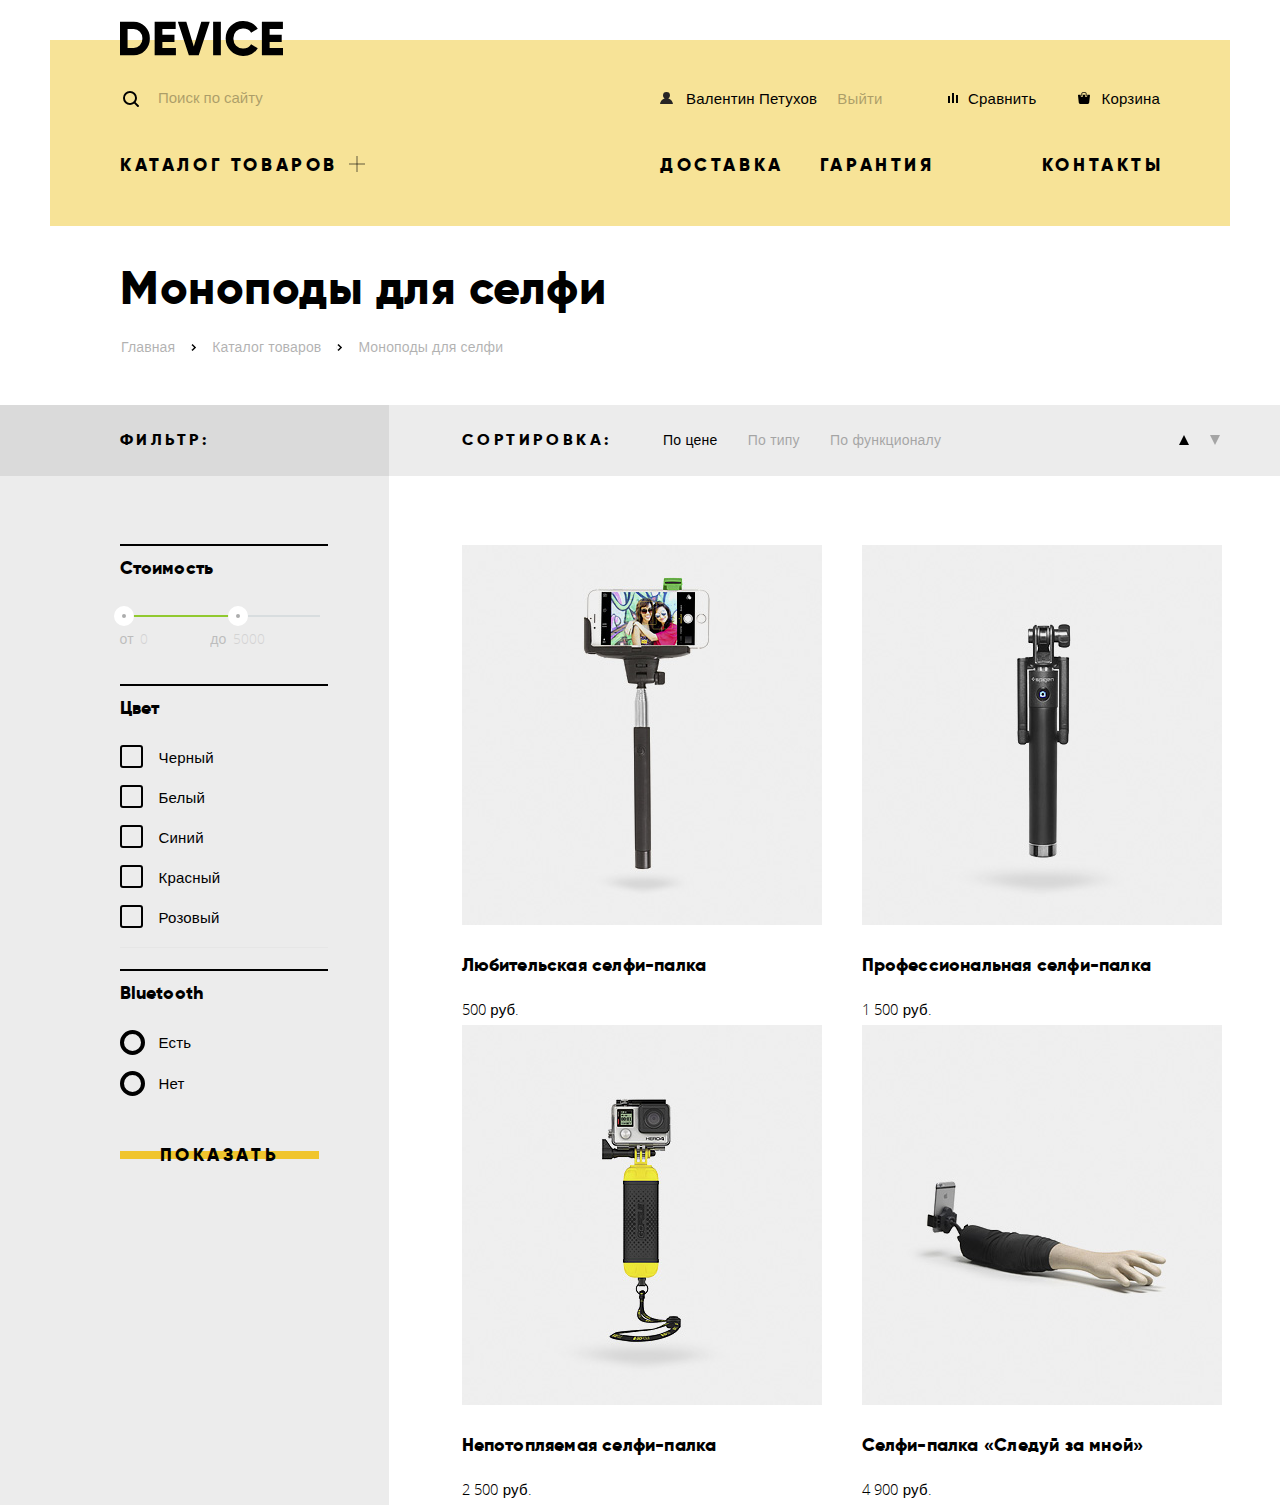
==== catalog.html @ f779791e "catalog" ====
<!DOCTYPE html>
<html lang="ru">
    <head>
        <meta charset="utf-8">
        <title>HTML Academy: Девайс</title>
        <link href="css/normalize.css" rel="stylesheet">
        <link href="css/style.css" rel="stylesheet">
    </head>
    <body class="catalog-page">
        <header class="main-header container">
            <a href="index.html" class="logo">
                <img src="img/device.svg" width="163" height="35" alt="DEVICE">
            </a>
            <div class="header-actions">
                <div class="column">
                    <form action="" class="search">
                        <input type="search" placeholder="Поиск по сайту">
                        <button type="submit">Найти</button>
                    </form>
                </div>
                <div class="column profile-actions">
                    <a href="" class="enter icon">Валентин Петухов</a>
                    <a href="" class="out">Выйти</a>
                    <a href="" class="compare icon">Сравнить</a>
                    <a href="" class="cart icon">Корзина</a>
                </div>
            </div>
            <nav class="main-nav">
                <ul class="column">
                    <li class="menu-toggle">
                        <a href="#" class="text-desc-upper">Каталог товаров</a>
                        <ul class="expanded-menu">
                            <li>
                                <ul>
                                    <li><a href="">Виртуальная реальность</a></li>
                                    <li><a href="">Моноподы для селфи</a></li>
                                    <li><a href="">Экшн-камеры</a></li>
                                </ul>
                            </li>
                            <li>
                                <ul>
                                    <li><a href="">Фитнес-браслеты</a></li>
                                    <li><a href="">Умные часы</a></li>
                                </ul>
                            </li>
                            <li>
                                <ul>
                                    <li><a href="">Квадрокоптеры</a></li>
                                </ul>
                            </li>
                        </ul>
                    </li>
                </ul>
                <ul class="site-nav column">
                    <li><a href="" class="text-desc-upper">Доставка</a></li>
                    <li><a href="" class="text-desc-upper">Гарантия</a></li>
                    <li><a href="" class="text-desc-upper">Контакты</a></li>
                </ul>
            </nav>
        </header>
        <main class="catalog-main">
            <div class="container">
                <h1 class="title">Моноподы для селфи</h1>
                <ul class="breadcrumbs">
                    <li class="icon"><a href="index.html">Главная</a></li>
                    <li class="icon"><a href="">Каталог товаров</a></li>
                    <li class="icon"><a href="">Моноподы для селфи</a></li>
                </ul>
            </div>
            <div class="filter-catal-wrapper">
                <div class="filter-wrapper">
                    <section class="filter">
                        <h2  class="text-desc-upper">Фильтр:</h2>
                        <form>
                            <h3 class="text-desc">Стоимость</h3>
                            <div class="range-wrapper">
                                <div class="range-line"></div>
                                <div class="range-output">
                                    <span>от</span>
                                    <input type="number" placeholder="0">
                                    <span>до</span>
                                    <input type="number" placeholder="5000">
                                </div>
                            </div>
                            <div class="checkbox-wrapper">
                                <h3 class="text-desc">Цвет</h3>
                                <label class="color-checkbox">
                                    <input type="checkbox" name="black" class="visually-hidden">
                                    <span class="checkbox-indicator"></span>
                                    Черный
                                </label>
                                <label class="color-checkbox">
                                    <input type="checkbox" name="white" class="visually-hidden">
                                    <span class="checkbox-indicator"></span>
                                    Белый
                                </label>
                                <label class="color-checkbox">
                                    <input type="checkbox" name="blue" class="visually-hidden">
                                    <span class="checkbox-indicator"></span>
                                    Синий
                                </label>
                                <label class="color-checkbox">
                                    <input type="checkbox" name="red" class="visually-hidden">
                                    <span class="checkbox-indicator"></span>
                                    Красный
                                </label>
                                <label class="color-checkbox">
                                    <input type="checkbox" name="rose" class="visually-hidden">
                                    <span class="checkbox-indicator"></span>
                                    Розовый
                                </label>
                            </div>
                            <div class="radio-wrapper">
                                <h3 class="text-desc">Bluetooth</h3>
                                <label class="bluetooth-radio">
                                    <input type="radio" name="bluetooth" value="yes" class="visually-hidden">
                                    <span class="radio-indicator"></span>
                                    Есть
                                </label>
                                <label class="bluetooth-radio">
                                    <input type="radio" name="bluetooth" value="no" class="visually-hidden">
                                    <span class="radio-indicator"></span>
                                    Нет
                                </label>
                            </div>
                            <button type="submit" name="show" class="btn">Показать</button>
                        </form>
                    </section>
                </div>
                <div class="catal-wrapper">
                    <section class="catalog">
                        <h2 class="visually-hidden">Каталог</h2>
                        <div class="sorting">
                            <span class="text-desc-upper">Сортировка:</span>
                            <div class="sorting-selection">
                                <a href="" class="active">По цене</a>
                                <a href="">По типу</a>
                                <a href="">По функционалу</a>
                            </div>
                            <div class="sorting-direction">
                                <a href="" class="direction direction-top active"></a>
                                <a href="" class="direction direction-bottom"></a>
                            </div>
                        </div>

                        <ul class="item-list">
                            <li class="item" tabindex="0">
                                <div class="actions">
                                    <a href="#" class="to-cart">В корзину</a>
                                    <a href="#" class="to-compare">Добавить к сравнению</a>
                                </div>
                                <div>
                                    <img src="img/item/item-1-jpg.jpg" width="360" height="380" alt="Любительская селфи-палка">
                                </div>
                                <div class="item-desc">
                                    <h3 class="text-desc">Любительская селфи-палка</h3>
                                    <span class="price">500 руб.</span>
                                </div>
                            </li>
                            <li class="item" tabindex="0">
                                <div class="actions">
                                    <a href="#" class="to-cart text-desc-upper">В корзину</a>
                                    <a href="#" class="to-compare">Добавить к сравнению</a>
                                </div>
                                <div>
                                    <img src="img/item/item-2-jpg.jpg" width="360" height="380" alt="Профессиональная селфи-палка">
                                </div>
                                <div class="item-desc">
                                    <h3 class="text-desc">Профессиональная селфи-палка</h3>
                                    <span class="price">1 500 руб.</span>
                                </div>
                            </li>
                            <li class="item" tabindex="0">
                                <div class="actions">
                                    <a href="#" class="to-cart">В корзину</a>
                                    <a href="#" class="to-compare">Добавить к сравнению</a>
                                </div>
                                <div>
                                    <img src="img/item/item-3-jpg.jpg" width="360" height="380" alt="Непотопляемая селфи-палка">
                                </div>
                                <div class="item-desc">
                                    <h3 class="text-desc">Непотопляемая селфи-палка</h3>
                                    <span class="price">2 500 руб.</span>
                                </div>
                            </li>
                            <li class="item" tabindex="0">
                                <div class="actions">
                                    <a href="#" class="to-cart">В корзину</a>
                                    <a href="#" class="to-compare">Добавить к сравнению</a>
                                </div>
                                <div>
                                    <img src="img/item/item-4-jpg.jpg" width="360" height="380" alt="Селфи-палка «Следуй за мной»">
                                </div>
                                <div class="item-desc">
                                    <h3 class="text-desc">Селфи-палка «Следуй за мной»</h3>
                                    <span class="price">4 900 руб.</span>
                                </mdiv>
                            </li>
                        </ul>
                    </section>
                </div>
            </div>
        </main>
    </body>
</html>
---- css/style.css ----
@font-face {
    font-family: 'Open Sans Light';
    font-style: normal;
    font-weight: normal;
    src: local('OpenSans-Light'),
        url('../fonts/opensans-light.woff2') format('woff2'),
        url('../fonts/opensans-light.woff') format('woff');
}

@font-face {
    font-family: 'Gilroy ExtraBold';
    font-style: normal;
    font-weight: normal;
    src: local('Gilroy-ExtraBold'),
        url('../fonts/gilroyextrabold-webfont.woff2') format('woff2'),
        url('../fonts/gilroyextrabold-webfont.woff') format('woff');
}

@font-face {
    font-family: 'Gilroy Light';
    font-style: normal;
    font-weight: normal;
    src: local('Gilroy-ExtraBold'),
        url('../fonts/gilroylight-webfont.woff2') format('woff2'),
        url('../fonts/gilroylight-webfont.woff') format('woff');
}

html {
    box-sizing: border-box;
}

*, *::before, *::after {
    box-sizing: inherit;
}

body {
    min-width: 1180px;
    margin: 0;
    padding: 0;

    font-family: "Open Sans Light", Arial, sans-serif;
    font-size: 15px;
    line-height: 30px;
    letter-spacing: 0.2px;
    color: #000000;

    background-color: #ffffff;
}

img {
    max-width: 100%;
    height: auto;
}

.visually-hidden:not(:focus):not(:active),
input[type="checkbox"].visually-hidden,
input[type="radio"].visually-hidden {
  position: absolute;

  width: 1px;
  height: 1px;
  margin: -1px;
  border: 0;
  padding: 0;

  white-space: nowrap;

  clip-path: inset(100%);
  clip: rect(0 0 0 0);
  overflow: hidden;
}

.container {
    width: 1180px;
    margin: 0 auto;
    padding: 0 10px;
}


.text-desc {
    font-family: "Gilroy ExtraBold", Arial, sans-serif;
    font-size: 18px;
    line-height: 24px;
}


.text-desc-upper,
.btn {
    font-family: "Gilroy ExtraBold", Arial, sans-serif;
    font-size: 18px;
    letter-spacing: 3.6px;
    line-height: 24px;
    color: inherit;

    text-decoration: none;
    text-transform: uppercase;
}

.btn {
    display: inline-block;
    padding: 0 44px;

    text-align: center;
    line-height: 40px;
    background-color: transparent;
    background-image: linear-gradient(transparent 16px, #f0c52e 16px, #f0c52e 24px, transparent 24px);

    border: none;
}

.btn:hover,
.btn:focus {
    background-color: #f0c52e;
    outline: none;
}

.btn:active {
    color: rgba(0, 0, 0, 0.3);
}

.title {
    position: relative;
    margin: 83px 19px 19px 0px;
    font-family: "Gilroy ExtraBold", Arial, sans-serif;
    font-size: 47px;
    line-height: 56px;
    letter-spacing: 0.5px;
}

.title::before {
    content: "";

    position: absolute;
    top: -44px;
    left: 0px;
    width: 100px;
    height: 7px;
    background-color: #ffffff;
}

.icon {
    position: relative;
}

.icon::before {
    content: "";
    position: absolute;
    top: 0;
    bottom: 0;
    display: inline-block;
    width: 13px;
    height: 13px;
    margin: auto 0;
    background-position: center;
    background-repeat: no-repeat;
}

.column {
    width: 50%;
}

.column-right {
    width: 50%;
    padding-left: 20px;
}

.main-header {
    position: relative;
    min-height: 186px;
    padding: 21px 70px 48px 70px;
    background-image: linear-gradient(#ffffff 40px, #F7E397 40px);
}

.main-header ul {
    margin: 0;
    padding: 0;
    list-style: none;
}

.main-header a {
    color: #000000;
    text-decoration: none;
}

.main-header a[href]:hover{
    opacity: 0.6;
}

.main-header a[href]:focus {
    opacity: 0.6;
    outline: none;
    text-decoration: underline;
}

.main-header a:active {
    opacity: 0.3;
}

.main-header .logo {
    display: inline-block;
    margin-bottom: 6px;
}

.header-actions {
    display: flex;
}

.search {
    position: relative;
    display: flex;
    margin-right: 140px;
}

.search input {
    flex-grow: 1;
    padding-left: 38px;

    line-height: 49px;

    background-color: transparent;
    background-image: url("../img/icons/search.svg");
    background-repeat: no-repeat;
    background-position: 3px 19px;
    border: none;
}

.search input:focus {
    outline: none;
}

.search input::placeholder {
    color: #000000;
    opacity: 0.3;
}

.search input:hover::placeholder,
.search input:focus::placeholder {
    color: #000000;
    opacity: 0.6;
}

.search button {
    display: none;
    line-height: 45px;
    padding: 0 21px;
    background-color: transparent;
    border: 2px solid #000000;
}

.search button:hover,
.search button:focus {
    color: #ffffff;

    background-color: #000000;
    outline: none;
}

.search button:active {
    color: rgba(255, 255, 255, 0.3);
}

.search:focus-within button {
    display: inline-block;
}

.search:focus-within input {
    border-bottom: 2px solid #000000;
}

.profile-actions {
    display: flex;
    padding: 12px 0 12px 20px;
}

.profile-actions a {
    color: #000000;
    margin-left: 39px;
    padding-left: 26px;
}

.profile-actions .out {
    opacity: 0.3;
    margin-right: auto;
    margin-left: 0px;
    padding-left: 0px;
}

.profile-actions .enter {
    margin-right: auto;
    margin-left: 0;
}

.catalog-page .enter {
    margin-right: 20px;
    white-space: nowrap;
    margin-left: 0;
}

.profile-actions .enter::before {
    top: -3px;
    left: 0px;
    background-image: url("../img/icons/user.svg")
}

.profile-actions .compare::before {
    top: -2px;
    left: 4px;
    background-image: url("../img/icons/compare.svg")
}

.profile-actions .cart::before {
    top: -3px;
    left: 2px;
    background-image: url("../img/icons/cart.svg")
}

.main-header .main-nav {
    display: flex;
    padding-top: 27px;

    line-height: 24px;
}

.main-nav .expanded-menu {
    position: absolute;
    z-index: 1;
    left: 0;
    display: none;
    width: 100%;

    padding: 26px 61px 39px 60px;

    background-color: #F7E397;
}

.menu-toggle {
    display: inline-block;
}

.menu-toggle:hover .expanded-menu,
.menu-toggle:focus-within .expanded-menu {
    display: flex;
}

.menu-toggle > a {
    position: relative;
    padding-right: 30px;
}

.menu-toggle > a::before,
.menu-toggle > a::after {
    content: "";
    position: absolute;
    top: 8px;
    right: 3px;
    width: 16px;
    height: 2px;
    background-color: #000000;
    opacity: 0.3;
}

.menu-toggle > a::after {
    transform: rotate(90deg);
}

.expanded-menu > li {
    margin-right: 60px;
}

.expanded-menu li {
    padding-bottom: 6px;
}

.main-header .site-nav {
    display: flex;
    padding-left: 20px;
}

.site-nav li {
    margin-right: 36px;
}

.site-nav li:last-child {
    margin-right: -3.6px;
    margin-left: auto;
}


.main-slider {
    position: relative;
    margin-bottom: 83px;

    background-image: linear-gradient(#F7E397 113px, #ffffff 113px);
}

.main-slider ul {
    margin: 0;
    padding: 0;

    list-style: none;
}

.img-container {
    display: flex;
    padding-right: 15px;
    padding-bottom: 20px;
}

.img-container img {
    margin: auto auto;
}

.main-slider .slide {
    display: none;
}

input[name="main-slider"]:checked ~ .slide {
    display: flex;
}

.main-slider label {
    position: absolute;
    top: 329px;
    right: 93px;
    display: block;
    width: 13px;
    height: 13px;
    border: 1px solid #000000;
    border-radius: 50%;
}

.main-slider label[for="selfie-stick"] {
    right: 159px;
}

.main-slider label[for="fitness-bracelet"] {
    right: 126px;
}

.main-slider input[type="radio"]:checked + label::before {
    content: "";
    position: absolute;
    top: 3px;
    right: 3px;
    display: block;
    width: 5px;
    height: 5px;
    border: 1px solid #000000;
    border-radius: 50%;
}

.slide::before {
    position: absolute;
    top: -10px;
    right: 74px;
    width: 166px;
    height: 131px;

    font-family: "Gilroy ExtraBold", Arial, sans-serif;
    font-size: 179px;
    line-height: 179px;
    color: white;
}

.slide-1::before {
    content: "01";
}

.slide-2::before {
    content: "02";
}

.slide-3::before {
    content: "03";
}

.slide .btn {
    margin: 27px 0;
}

.slide table {
    margin: 20px 0px;
}

.slide th {
    padding: 3px 0px;
    font-size: 13px;
    font-weight: normal;
}

.slide td {
    padding: 8px 74px 8px 0px;
    font-family:  "Gilroy Light", Arial, sans-serif;
    font-size: 36px;
    letter-spacing: 0.4px;
}

.categories-container {
    margin-bottom: 60px;
}

.categories {
    display: flex;
    justify-content: space-between;
    margin: 0;
    padding: 0;
    list-style: none;
}

.categories a {
    text-decoration: none;
    color: #000000;
}

.categories li {
    width: 160px;
}

.categories .category {
    display: flex;
    width: 100%;
    height: 160px;
    margin-bottom: 33px;

    background-color: #F7E296;
}

.categories a:hover .category,
.categories a:focus .category {
    background-color: #F0C62A;
}

.categories a:focus {
    outline: none;
}

.categories a:active img,
.categories a:active b {
    opacity: 0.3;
}

.category img {
    margin: auto;
}

.categories b {
    display: block;
}


.services {
    min-height: 409px;
    margin-bottom: 94px;
    background-image: linear-gradient(#ffffff 121px, #e5e5e5 121px);
}

.services .container {
    padding-top: 100px;
}

.services-slider {
    position: relative;
    margin: 0;
    padding: 0;
    list-style: none;
}

.services-slider::after {
    content: "";
    position: absolute;
    top: -79px;
    left: 277px;
    width: 7px;
    height: 319px;
    background-color: #000000;
}

.services-slider li {
    width: 278px;
    margin-bottom: 25px;
}

.services-slider .btn {
    width: 160px;
    padding: 0;
}

.services-slide {
    position: absolute;
    top: -92px;
    right: 0;
    left: 401px;
    display: none;
    min-height: 280px;
}

.services-slide::after {
    content: "";
    position: absolute;
    top: 98px;
    right: 30px;
    width: 171px;
    height: 194px;
    background-repeat: no-repeat;
}

.slide-delivery::after {
    background-image: url("../img/services/delivery.svg")
}

.slide-warranty::after {
    background-image: url("../img/services/warranty.svg")
}

.slide-credit::after {
    background-image: url("../img/services/credit.svg")
}

.services-slide p {
    width: 436px;
    margin: 27px 0px;
}

input[name="services"]:checked + label {
    display: block;
    width: 100%;
    text-align: left;
    color: #f7e184;

    background-image: none;
    background-color: #000000;
}

input[name="services"]:checked + label .btn {
    background-image: none;
    background-color: #000000;
}

input[name="services"]:checked ~ .services-slide {
    display: block;
}

.brands {
    margin-bottom: 49px;
}

.brands-list {
    display: flex;
    justify-content: space-between;
    margin: 0;
    padding: 0;

    list-style: none;
}

.brand-color {
    display: none;
}

.brands-item a:hover .brand-grey,
.brands-item a:focus .brand-grey {
    display: none;
}

.brands-item a:hover .brand-color,
.brands-item a:focus .brand-color {
    display: inline;
}

.info {
    display: flex;
}

.info .title {
    margin-bottom: 40px;
}

.info .title::before {
    width: 80px;

    background-color: #000000;
}

.info p {
    margin: 29px 0;

    color: #464646;
}

.about-us p {
    width: 475px;
}

.info-list {
    margin: 71px 0 49px;
    padding-left: 36px;

    font-family: "Gilroy ExtraBold", Arial, sans-serif;
    font-size: 16px;

    list-style: none;
}

.info-list li {
    padding-bottom: 10px;
}

.info-list li::before {
    top: -10px;
    left: -34px;
    width: 8px;
    height: 8px;

    border: 2px solid #e6e6e6;
    border-radius: 50%;
}

.about-us .btn {
    padding: 0 20px 0 23px;
}

.info .map {
    display: block;
    margin: 37px 0 70px;
}

.contacts .btn {
    padding: 0 38px 0 41px;
}

.main-footer {
    margin-top: 81px;
    padding: 65px 0;

    color: #ffffff;
    background-color: #464646;
}

.main-footer a {
    color: inherit;
    text-decoration: none;
}

.main-footer a:focus {
    outline: none;
    text-decoration: underline;
}

.footer-top {
    display: flex;
    justify-content: space-between;
    margin-bottom: 20px;
}

.footer-actions {
    padding: 0;
}

.footer-actions span {
    opacity: 0.7;
}

.footer-actions a:hover span{
    opacity: 1;
}

.footer-actions a:hover::before {
    opacity: 0.6;
}

.footer-actions a:active span,
.footer-actions a:active::before {
    opacity: 0.3;
}

.footer-actions .enter::before {
    top: -20px;
    left: 0px;

    background-image: url("../img/icons/user-yellow.svg")
}

.footer-actions .compare::before {
    top: -19px;
    left: 4px;

    background-image: url("../img/icons/compare-yellow.svg")
}

.footer-actions .cart::before {
    top: -20px;
    left: 2px;

    background-image: url("../img/icons/cart-yellow.svg")
}

.footer-middle{
    display: flex;
    justify-content: space-between;
}

.main-footer address {
    font-style: normal;
}

.footer-middle .site-nav {
    display: flex;

    margin: 0;
    margin-right: 42px;
    padding: 0;

    list-style: none;
}

.site-nav a {
    vertical-align: bottom;
}

.site-nav a:hover,
.site-nav a:focus {
    opacity: 0.6;
}

.site-nav a:active {
    opacity: 0.3;
}

.footer-bottom {
    display: flex;
    margin-top: 64px;
}

.footer-bottom::before {
    left: 10px;
    width: 80px;
    height: 7px;

    background-color: #ffc600;
}

.socials {
    display: flex;
    margin: 0 auto;
    padding: 0;

    list-style: none;
}

.socials li {
    margin-left: 22px;
}

.socials a {
    display: block;
    width: 32px;
    height: 32px;

    font-size: 0px;

    background-repeat: no-repeat;
    opacity: 0.3;
    border-radius: 50%;
}

.socials a:hover,
.socials a:focus {
    opacity: 0.6;
}

.socials a:focus {
    box-shadow: 0 0 3px 1px #ffc600;
}

.socials a:active {
    opacity: 0.1;
}

.socials .fb {
    background-image: url("../img/icons/fb.svg");
}

.socials .insta {
    background-image: url("../img/icons/inst.svg");
}

.socials .twitter {
    background-image: url("../img/icons/tw.svg");
}

.development {
    width: 27px;
    height: 35px;
    background-image: url("../img/icons/logo-htmlacademy.svg");
    background-repeat: no-repeat;
}

.development:hover,
.development:focus {
    opacity: 0.6;
}

.development:active {
    opacity: 0.3;
}


.catalog-main a {
    text-decoration: none;
}

.catalog-main .title {
    margin: 35px 60px 15px;
}

.catalog-main .title:before {
    display: none;
}

.breadcrumbs {
    display: flex;
    margin: 0 61px 43px;
    padding: 0;

    list-style: none;
}

.breadcrumbs li {
    margin-right: 37px;
}

.breadcrumbs li:not(:first-child)::before {
    top: 1px;
    left: -23px;
    width: 5px;
    height: 5px;
    border-radius: 100% 0 0 0;
    background-color: transparent;
    box-shadow: 1px 1px 0 1px #000000;
    transform: rotate(-45deg) scale(0.73);
}

.breadcrumbs a {
    font-size: 14px;
    line-height: 24px;
    color: #000000;
    letter-spacing: 0.14px;
    opacity: 0.3;
}

.filter-catal-wrapper {
    display: flex;
}

.filter-catal-wrapper .text-desc-upper {
    font-size: 16px;
    line-height: 71px;
}

.filter-wrapper {
    display: flex;
    justify-content: flex-end;
    flex-grow: 1;

    background-color: #ECECEC;
    background-image: linear-gradient(#DADADA 71px, #ECECEC 71px);
}

.filter {
    width: 330px;
    padding: 0px 61px;
}

.filter h2 {
    margin: 0;
    margin-bottom: 68px;
}

.filter h3 {
    margin: 0;
    margin-bottom: 16px;

    line-height: 45px;

    border-top: 2px solid black;
}

.filter .range-wrapper {
    margin: 16px 0;
    padding: 8px 0 14px;
}

.filter .range-line {
    position: relative;
    width: 200px;
    height: 2px;
    margin-bottom: 7px;
    background-image: linear-gradient(to right, #91c92f 110px, #D8DDDF 110px);
}

.range-line::before,
.range-line::after {
    content: "";
    position: absolute;
    top: 50%;
    left: -3%;
    transform: translateY(-50%);
    display: block;
    width: 20px;
    height: 20px;

    background-color: #ACADAD;
    border: 8px solid #ffffff;
    border-radius: 50%;
}

.range-line::after {
    left: 54%
}

.range-output input {
    width: 68px;
    background-color: transparent;
    border: none;
}

.range-output input,
.range-output span {
    font-size: 14px;
    line-height: 24px;
    opacity: 0.2;
}

.filter .checkbox-wrapper {
    margin-bottom: 21px;
    border-bottom: 1px solid #E6E6E6;
}

.color-checkbox{
    position: relative;

    display: block;
    margin-bottom: 19px;
    padding-left: 39px;

    line-height: 21px;
}

.color-checkbox input[type="checkbox"] + .checkbox-indicator {
    position: absolute;
    top: -2px;
    left: 0;

    width: 23px;
    height: 23px;

    border: 2px solid #000000;
    border-radius: 3px;
}

.color-checkbox input[type="checkbox"]:focus + .checkbox-indicator {
    outline: none;
    box-shadow: 0 0 3px 1px #ffc600;
}

.color-checkbox input[type="checkbox"]:checked + .checkbox-indicator::after {
  content: "";

  position: absolute;
  top: 8px;
  left: 1px;

  width: 11px;
  height: 4px;
  transform: rotate(45deg);

  background-color: #000000;
  border-radius: 1px;
}

.color-checkbox input[type="checkbox"]:checked + .checkbox-indicator::before {
        content: "";

        position: absolute;
        top: 5px;
        left: 5px;

        width: 20px;
        height: 4px;
        transform: rotate(-45deg);

        background-color: #000000;
        border-radius: 1px;
        outline: 2px solid #ECECEC;
  }

  .filter .radio-wrapper {
      margin-bottom: 41px;
  }

  .bluetooth-radio{
    position: relative;

    display: block;
    margin-bottom: 20px;
    padding-left: 39px;

    line-height: 21px;
}

.bluetooth-radio input[type="radio"] + .radio-indicator {
    position: absolute;
    top: -2px;
    left: 0;

    width: 25px;
    height: 25px;

    border: 4px solid #000000;
    border-radius: 50%;
}

.bluetooth-radio input[type="radio"]:checked + .radio-indicator::before {
    content: "";

    position: absolute;
    top: 4px;
    left: 4px;

    width: 9px;
    height: 9px;

    background-color: #000000;
    border-radius: 50%;
}

.bluetooth-radio input[type="radio"]:focus + .radio-indicator {
    outline: thin dotted;
    outline: 5px auto -webkit-focus-ring-color;
  }

  .filter .btn {
    padding: 0 40px;
  }

.catal-wrapper {
      display: flex;
      justify-content: flex-start;
      flex-grow: 1;

      background-image: linear-gradient(#ECECEC 71px, #ffffff 71px)
  }

.catalog {
      width: 833px;
      padding-left: 73px;
  }

.sorting {
    display: flex;

    margin-bottom: 69px;
}

.sorting-selection {
    margin-left: 25px;
}

.sorting a {
    margin-left: 26px;

    font-size: 14px;
    line-height: 71px;
    color: #000000;
    opacity: 0.3;
}

.sorting a:hover,
.sorting a:focus {
    opacity: 0.6;
}

.sorting a:active,
.sorting a.active {
    opacity: 1;
}

.sorting-direction {
    display: inline;
    margin-left: auto;
    padding-top: 21px;

    white-space: nowrap;
}

.sorting-direction .direction {
    position: relative;
    width: 12px;
    margin-left: 14px;
    display: inline-block;
    height: 11px;
}

.sorting-direction .direction::before{
    content: "";
    position: absolute;

    border: 5.5px solid #ffffff;
    border-top-color: #000000;
    border-top-width: 10px;
    border-bottom-width: 0px;
    border-right-color: transparent;
    border-left-color: transparent;
}

.sorting-direction .direction-top::before {

    transform: rotate(180deg);
}

.item-list {
    display: flex;
    justify-content: space-between;
    flex-wrap: wrap;

    margin: 0;
    padding: 0;

    list-style: none;
}

.item {
    position: relative;
    width: 360px;
    min-height: 420px;
}

.item .actions {
    display: none;
    position: absolute;
    top: 0;
    left: 0;
    z-index: 10;
    width: 100%;
    height: 150px;
    padding: 40px 0;
    font-family: "Cuprum", sans-serif;
    text-align: center;
    background-color: white;
}


.modal {
    display: none;
    position: fixed;
    top: 50%;
    left: 50%;
    z-index: 10;
    transform: translateX(-50%) translateY(-50%);
    width: 960px;
    padding: 92px 100px;

    background-color: #ffffff;
    box-shadow: 0px 10px 20px 0 #04060633;
}

.modal-close {
    position: absolute;
    top: 25px;
    right: 25px;

    width: 55px;
    height: 55px;
    padding: 0;

    font-size: 0;

    background-color: #F7E397;
    border: 0;
    border-radius: 50%;

    cursor: pointer;
  }

.modal-close::before,
.modal-close::after {
  content: "";

  position: absolute;
  top: 27px;
  left: 12px;

  width: 30px;
  height: 2px;
  transform: rotate(45deg);

  border-radius: 2px;
  background-color: #ffffff;
}

.modal-close::after {
  transform: rotate(-45deg);
}

.form-communication {
    display: flex;
    justify-content: space-between;
    flex-wrap: wrap;
}

.form-communication label {
    display: block;
    margin-bottom: 7px;
}

.form-communication .input-wrapper {
    margin-bottom: 33px;
}

.input-wrapper input {
    width: 360px;
    padding: 0 20px;

    line-height: 50px;

    background-color: #F2F2F2;
    border: none;
}

.form-communication input::placeholder,
.form-communication textarea::placeholder {
    font-size: 14px;
    color: #46464666;
    opacity: 0.4;
}

.form-communication textarea {
    width: 760px;
    height: 156px;
    padding: 18px 20px;
    margin-bottom: 41px;

    background-color: #F2F2F2;

    border: none;
}

.modal-map {
    display: none;
}
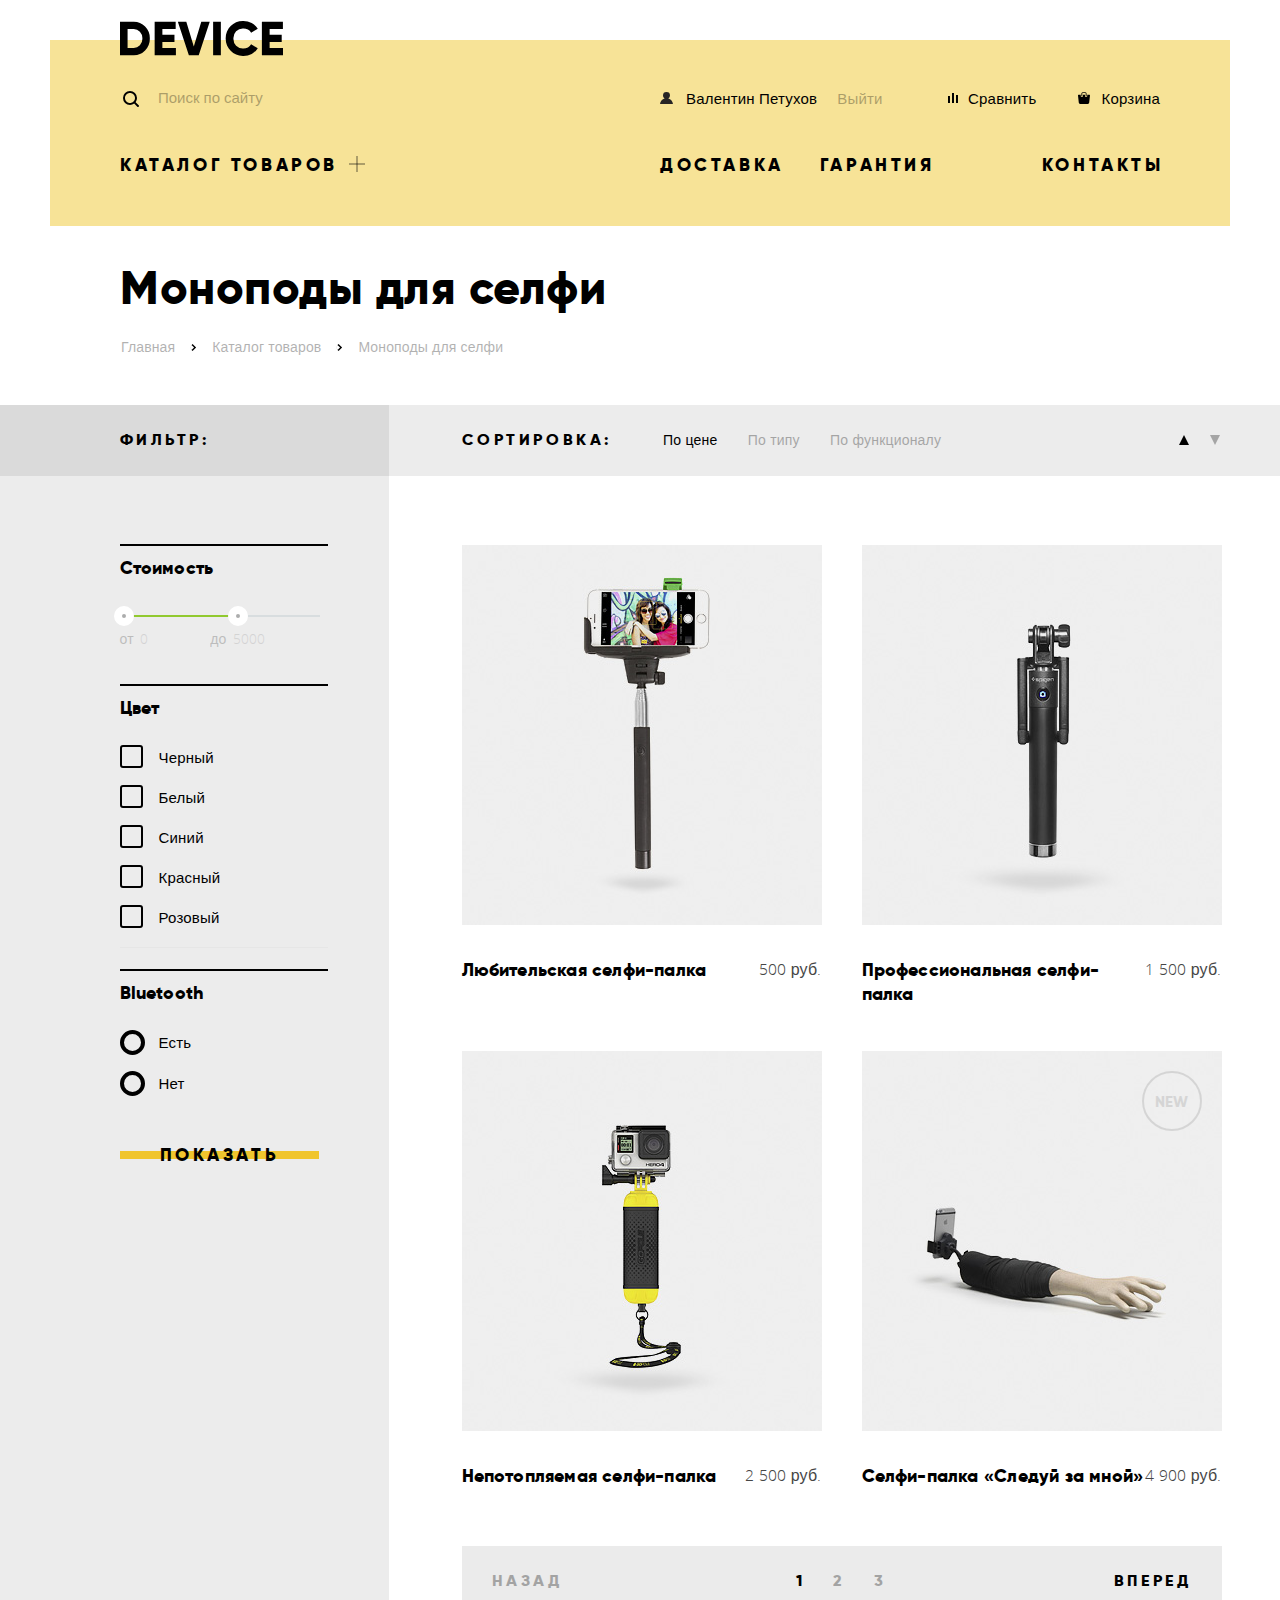
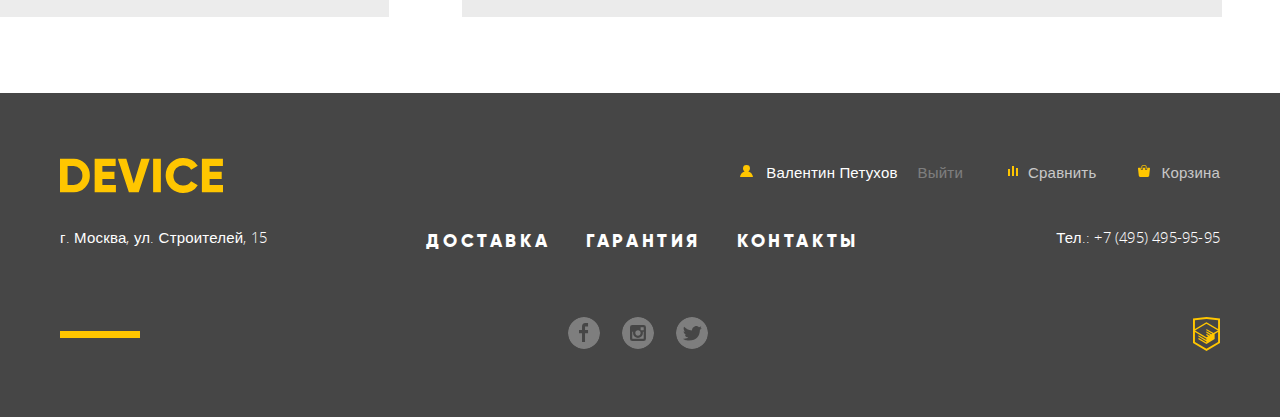
==== commit 50b90659: "catalog" ====
--- a/catalog.html
+++ b/catalog.html
@@ -183,7 +183,7 @@
                                     <span class="price">2 500 руб.</span>
                                 </div>
                             </li>
-                            <li class="item" tabindex="0">
+                            <li class="item new" tabindex="0">
                                 <div class="actions">
                                     <a href="#" class="to-cart">В корзину</a>
                                     <a href="#" class="to-compare">Добавить к сравнению</a>
@@ -194,12 +194,49 @@
                                 <div class="item-desc">
                                     <h3 class="text-desc">Селфи-палка «Следуй за мной»</h3>
                                     <span class="price">4 900 руб.</span>
-                                </mdiv>
-                            </li>
+                                </div>
+                            </li>
+                        </ul>
+                        <ul class="text-desc-upper pagination">
+                            <li class="prev-page"><a href="#">Назад</a></li>
+                            <li><a class="active" href="#">1</a></li>
+                            <li><a href="#">2</a></li>
+                            <li><a href="#">3</a></li>
+                            <li class="next-page"><a class="active" href="#">Вперед</a></li>
                         </ul>
                     </section>
                 </div>
             </div>
+            <footer class="main-footer">
+                <div class="footer-top container">
+                    <a class="logo">
+                        <img src="img/device-yellow.svg" width="163" height="35" alt="DEVICE">
+                    </a>
+                    <div class="profile-actions footer-actions">
+                        <a href="" class="enter icon">Валентин Петухов</a>
+                        <a href="" class="out">Выйти</a>
+                        <a href="" class="compare icon"><span>Сравнить</span></a>
+                        <a href="" class="cart icon"><span>Корзина</span></a>
+                    </div>
+                </div>
+                <div class="footer-middle container">
+                    <address>г. Москва, ул. Строителей, 15</address>
+                    <ul class="site-nav">
+                        <li><a href="" class="text-desc-upper">Доставка</a></li>
+                        <li><a href="" class="text-desc-upper">Гарантия</a></li>
+                        <li><a href="" class="text-desc-upper">Контакты</a></li>
+                    </ul>
+                    <a class="phone" href="tel:+74954959595">Тел.: +7 (495) 495-95-95</a>
+                </div>
+                <div class="footer-bottom icon container">
+                    <ul class="socials">
+                        <li><a href="" class="fb" target="_blank">facebook</a></li>
+                        <li><a href="" class="insta" target="_blank">insta</a></li>
+                        <li><a href="" class="twitter" target="_blank">twitter</a></li>
+                    </ul>
+                    <a href="https://htmlacademy.ru/" target="_blank" class="development"></a>
+                </div>
+            </footer>
         </main>
     </body>
 </html>--- a/css/style.css
+++ b/css/style.css
@@ -153,6 +153,31 @@
     margin: auto 0;
     background-position: center;
     background-repeat: no-repeat;
+}
+
+.new {
+    position: relative;
+}
+
+.new::before {
+    content: "NEW";
+
+    position: absolute;
+    top: 20px;
+    right: 20px;
+
+    width: 60px;
+    height: 60px;
+
+    font-family: "Gilroy ExtraBold", Arial, sans-serif;
+    line-height: 60px;
+    text-align: center;
+    color: black;
+
+    border: 2px solid black;
+    border-radius: 50%;
+
+    opacity: 0.1;
 }
 
 .column {
@@ -1135,8 +1160,7 @@
 }
 
 .bluetooth-radio input[type="radio"]:focus + .radio-indicator {
-    outline: thin dotted;
-    outline: 5px auto -webkit-focus-ring-color;
+    box-shadow: 0 0 4px 2px #ffc600;
   }
 
   .filter .btn {
@@ -1224,6 +1248,7 @@
     flex-wrap: wrap;
 
     margin: 0;
+    margin-bottom: 10px;
     padding: 0;
 
     list-style: none;
@@ -1233,6 +1258,26 @@
     position: relative;
     width: 360px;
     min-height: 420px;
+    margin-bottom: 45px;
+}
+
+.item-desc {
+    display: flex;
+    justify-content: space-between;
+
+    padding-top: 23px;
+}
+
+.item-desc span {
+    margin-top: -3px;
+
+    font-size: 16px;
+    color: #464646;
+    white-space: nowrap;
+}
+
+.item-desc h3 {
+    margin: 0;
 }
 
 .item .actions {
@@ -1241,12 +1286,59 @@
     top: 0;
     left: 0;
     z-index: 10;
+
     width: 100%;
-    height: 150px;
     padding: 40px 0;
-    font-family: "Cuprum", sans-serif;
+
     text-align: center;
     background-color: white;
+}
+
+.item:hover .actions,
+.item:focus .actions {
+    display: block;
+}
+
+.pagination {
+    display: flex;
+    margin: 0;
+    padding: 0 30px;
+
+    color: #000000;
+
+    background-color: #ebebeb;
+
+    list-style: none;
+}
+
+.pagination li {
+    margin: 0;
+    margin-right: 11px;
+    margin-left: 17px;
+    padding: 0;
+}
+
+li.prev-page {
+    margin: 0;
+    margin-right: auto;
+}
+
+li.next-page {
+    margin: 0;
+    margin-left: auto;
+}
+
+.pagination a {
+    color: #000000;
+    opacity: 0.3;
+}
+
+.pagination .active {
+    opacity: 1;
+}
+
+.catalog-page .main-footer {
+    margin-top: 76px;
 }
 
 
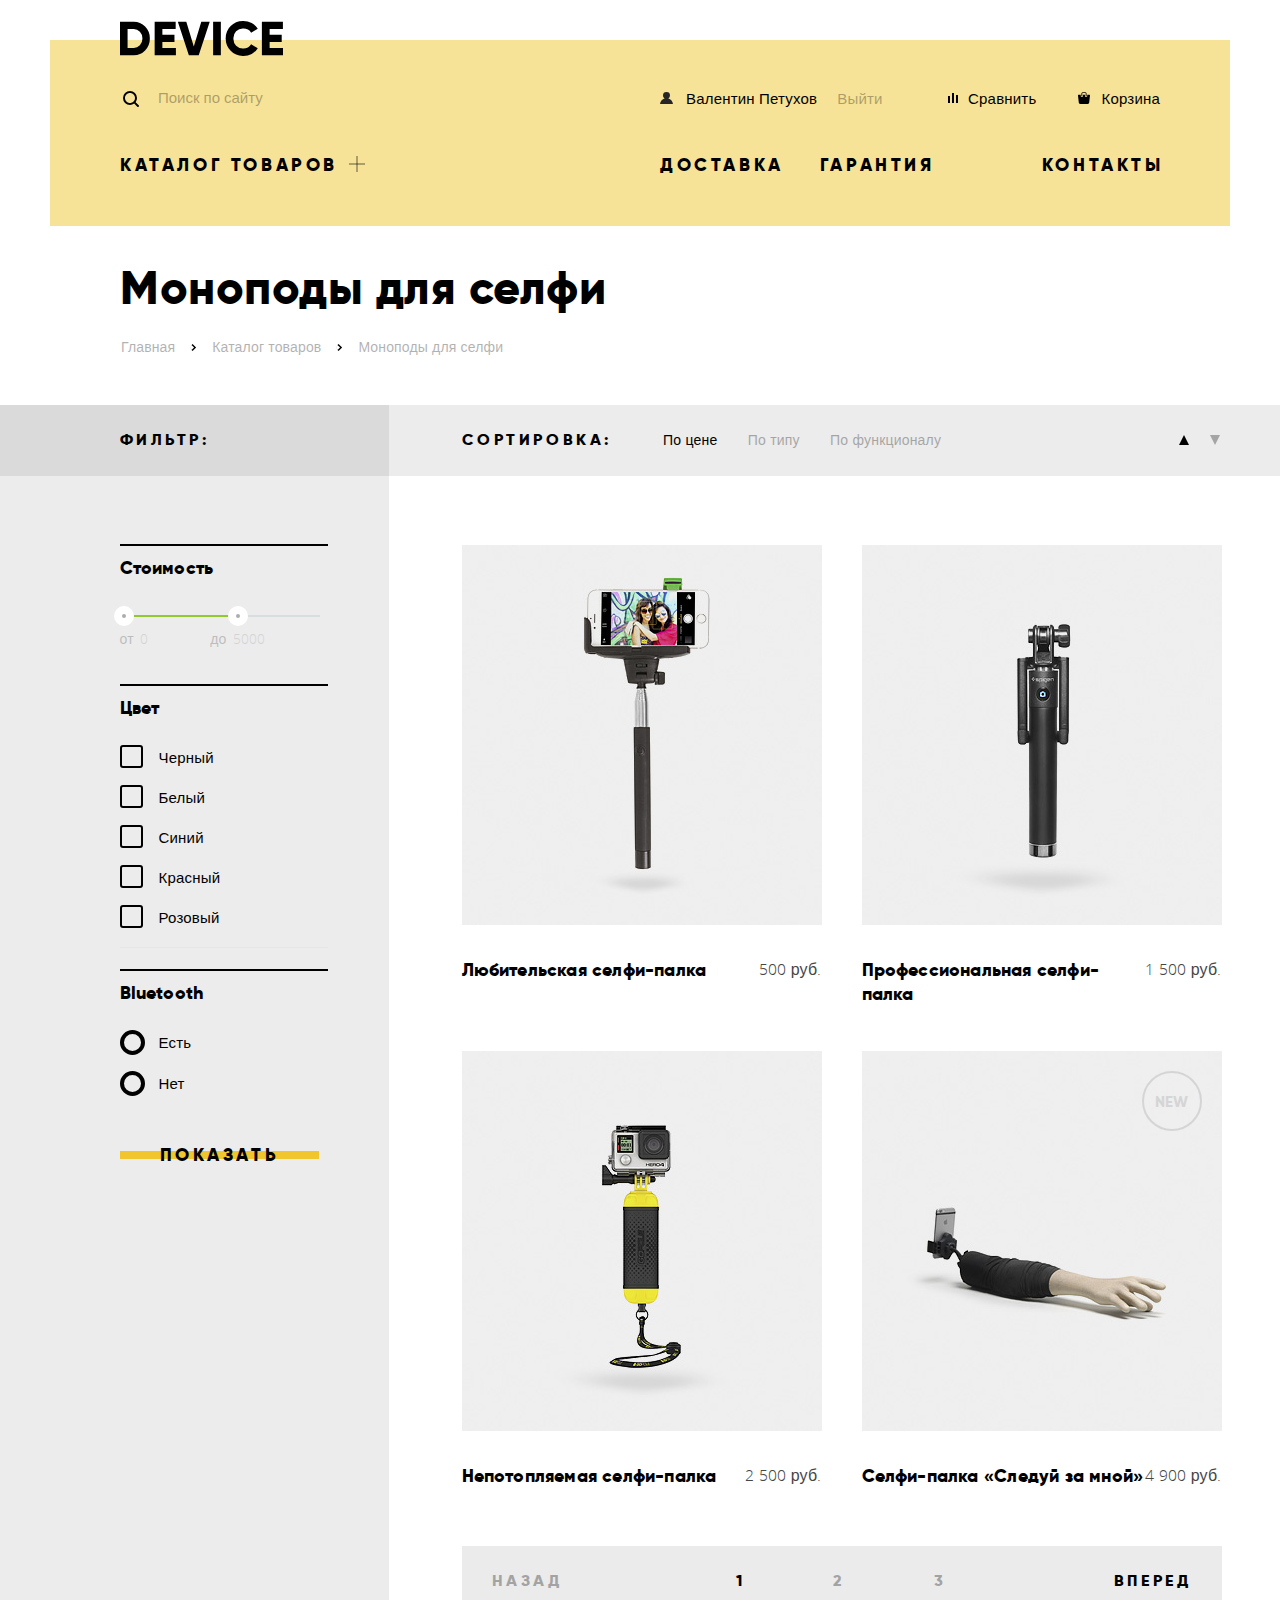
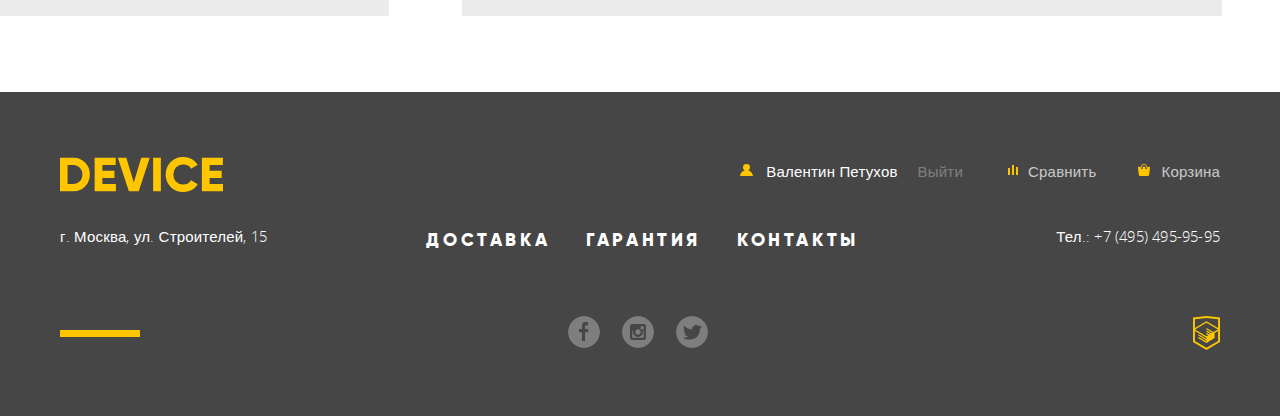
==== commit 4037a772: "js" ====
--- a/catalog.html
+++ b/catalog.html
@@ -54,7 +54,7 @@
                 <ul class="site-nav column">
                     <li><a href="" class="text-desc-upper">Доставка</a></li>
                     <li><a href="" class="text-desc-upper">Гарантия</a></li>
-                    <li><a href="" class="text-desc-upper">Контакты</a></li>
+                    <li><a href="index.html#contacts" class="text-desc-upper">Контакты</a></li>
                 </ul>
             </nav>
         </header>
@@ -146,7 +146,7 @@
                         <ul class="item-list">
                             <li class="item" tabindex="0">
                                 <div class="actions">
-                                    <a href="#" class="to-cart">В корзину</a>
+                                    <a href="#" class="to-cart btn">В корзину</a>
                                     <a href="#" class="to-compare">Добавить к сравнению</a>
                                 </div>
                                 <div>
@@ -159,7 +159,7 @@
                             </li>
                             <li class="item" tabindex="0">
                                 <div class="actions">
-                                    <a href="#" class="to-cart text-desc-upper">В корзину</a>
+                                    <a href="#" class="to-cart btn">В корзину</a>
                                     <a href="#" class="to-compare">Добавить к сравнению</a>
                                 </div>
                                 <div>
@@ -172,7 +172,7 @@
                             </li>
                             <li class="item" tabindex="0">
                                 <div class="actions">
-                                    <a href="#" class="to-cart">В корзину</a>
+                                    <a href="#" class="to-cart btn">В корзину</a>
                                     <a href="#" class="to-compare">Добавить к сравнению</a>
                                 </div>
                                 <div>
@@ -185,7 +185,7 @@
                             </li>
                             <li class="item new" tabindex="0">
                                 <div class="actions">
-                                    <a href="#" class="to-cart">В корзину</a>
+                                    <a href="#" class="to-cart btn">В корзину</a>
                                     <a href="#" class="to-compare">Добавить к сравнению</a>
                                 </div>
                                 <div>
@@ -224,7 +224,7 @@
                     <ul class="site-nav">
                         <li><a href="" class="text-desc-upper">Доставка</a></li>
                         <li><a href="" class="text-desc-upper">Гарантия</a></li>
-                        <li><a href="" class="text-desc-upper">Контакты</a></li>
+                        <li><a href="index.html#contacts" class="text-desc-upper">Контакты</a></li>
                     </ul>
                     <a class="phone" href="tel:+74954959595">Тел.: +7 (495) 495-95-95</a>
                 </div>
--- a/css/style.css
+++ b/css/style.css
@@ -217,7 +217,7 @@
     text-decoration: underline;
 }
 
-.main-header a:active {
+.main-header a[href]:active {
     opacity: 0.3;
 }
 
@@ -973,6 +973,16 @@
     opacity: 0.3;
 }
 
+.breadcrumbs a:hover,
+.breadcrumbs a:focus {
+    opacity: 0.6;
+    outline: none;
+}
+
+.breadcrumbs a:active {
+    opacity: 0.1;
+}
+
 .filter-catal-wrapper {
     display: flex;
 }
@@ -1083,6 +1093,10 @@
     border-radius: 3px;
 }
 
+.color-checkbox input[type="checkbox"]:hover + .checkbox-indicator {
+    border: 2px solid #5E5E5E;
+}
+
 .color-checkbox input[type="checkbox"]:focus + .checkbox-indicator {
     outline: none;
     box-shadow: 0 0 3px 1px #ffc600;
@@ -1119,6 +1133,11 @@
         outline: 2px solid #ECECEC;
   }
 
+  .color-checkbox input[type="checkbox"]:hover + .checkbox-indicator::before,
+  .color-checkbox input[type="checkbox"]:hover + .checkbox-indicator::after {
+    background-color: #5E5E5E;
+}
+
   .filter .radio-wrapper {
       margin-bottom: 41px;
   }
@@ -1157,6 +1176,14 @@
 
     background-color: #000000;
     border-radius: 50%;
+}
+
+.bluetooth-radio input[type="radio"]:hover + .radio-indicator {
+    border: 4px solid #5E5E5E;
+}
+
+.bluetooth-radio input[type="radio"]:hover + .radio-indicator:before {
+    background-color: #5E5E5E;
 }
 
 .bluetooth-radio input[type="radio"]:focus + .radio-indicator {
@@ -1202,6 +1229,11 @@
 .sorting a:hover,
 .sorting a:focus {
     opacity: 0.6;
+    outline: none;
+}
+
+.sorting a:focus {
+    text-decoration: underline;
 }
 
 .sorting a:active,
@@ -1242,6 +1274,10 @@
     transform: rotate(180deg);
 }
 
+.direction:focus::before {
+    box-shadow: 0 0 2px 1px #ffc600;
+}
+
 .item-list {
     display: flex;
     justify-content: space-between;
@@ -1261,6 +1297,10 @@
     margin-bottom: 45px;
 }
 
+.item:focus {
+    outline: 2px solid #ffc600;
+}
+
 .item-desc {
     display: flex;
     justify-content: space-between;
@@ -1281,28 +1321,57 @@
 }
 
 .item .actions {
-    display: none;
     position: absolute;
     top: 0;
     left: 0;
     z-index: 10;
 
+    display: none;
+    flex-direction: column;
+    justify-content: center;
     width: 100%;
-    padding: 40px 0;
-
-    text-align: center;
-    background-color: white;
+    height: 379px;
+    padding: 40px 0 20px;
+
+    background-color: rgba(238, 238, 238, 0.7)
 }
 
 .item:hover .actions,
-.item:focus .actions {
-    display: block;
+.item:focus-within .actions {
+    display: flex;
+}
+
+.actions .to-cart {
+    margin: 15px auto;
+    padding: 0 36px;
+}
+
+.actions .to-compare {
+    margin: 0 auto;
+
+    font-size: 13px;
+    line-height: 13px;
+    color: rgba(0, 0, 0, 0.5);
+}
+
+.actions .to-compare:hover,
+.actions .to-compare:focus {
+    color: #000000;
+    outline: none;
+}
+
+.actions .to-compare:focus {
+    text-decoration: underline;
+}
+
+.actions .to-compare:active {
+    color: rgba(0, 0, 0, 0.2);
 }
 
 .pagination {
     display: flex;
     margin: 0;
-    padding: 0 30px;
+    padding: 0;
 
     color: #000000;
 
@@ -1329,12 +1398,30 @@
 }
 
 .pagination a {
+    display: block;
+    padding: 0 30px;
+
+    line-height: 70px;
     color: #000000;
     opacity: 0.3;
 }
 
-.pagination .active {
+.pagination a:hover,
+.pagination a:focus {
+    opacity: 0.6;
+    outline: none;
+}
+
+.pagination a.active {
     opacity: 1;
+}
+
+.next-page .active:hover {
+    background-color: #d9d9d9;
+}
+
+.next-page .active:active {
+    color: rgba(0, 0, 0, 0.3);
 }
 
 .catalog-page .main-footer {
@@ -1356,6 +1443,10 @@
     box-shadow: 0px 10px 20px 0 #04060633;
 }
 
+.modal.show {
+    display: block;
+}
+
 .modal-close {
     position: absolute;
     top: 25px;
@@ -1374,6 +1465,16 @@
     cursor: pointer;
   }
 
+  .modal-close:hover,
+  .modal-close:focus {
+      background-color: #F0C62A;
+      outline: none;
+  }
+
+  .modal-close:active {
+    background-color: #FAEEC1;
+}
+
 .modal-close::before,
 .modal-close::after {
   content: "";
@@ -1409,14 +1510,27 @@
     margin-bottom: 33px;
 }
 
-.input-wrapper input {
+.form-communication input {
     width: 360px;
+    height: 50px;
     padding: 0 20px;
 
     line-height: 50px;
 
     background-color: #F2F2F2;
     border: none;
+}
+
+.form-communication input:hover {
+    background-color: #eaeaea;
+}
+
+.form-communication input:focus,
+.form-communication textarea:focus {
+    background-color: #ffffff;
+
+    border: 3px solid #f0c52e;
+    outline: none;
 }
 
 .form-communication input::placeholder,
@@ -1438,5 +1552,11 @@
 }
 
 .modal-map {
-    display: none;
+    padding: 0;
+}
+
+.modal-map iframe {
+    width: 100%;
+    height: 560px;
+    border: none;
 }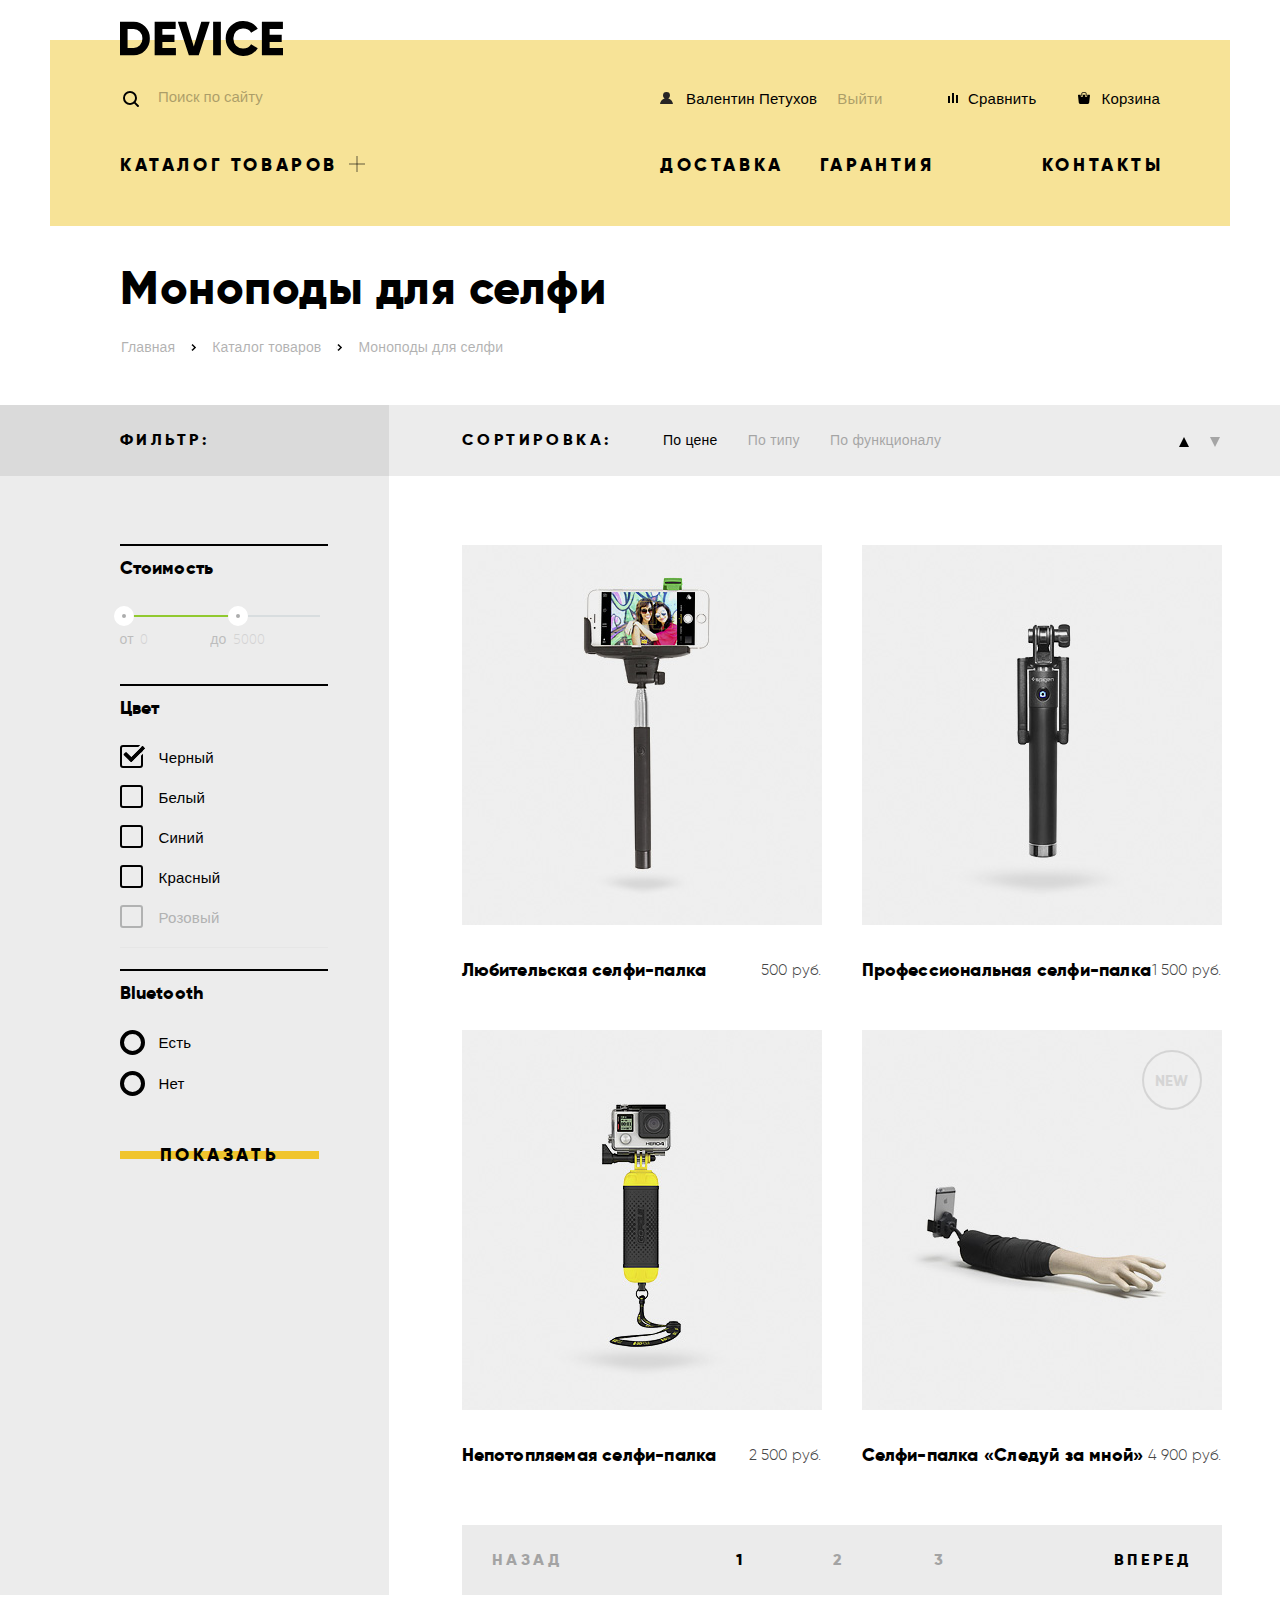
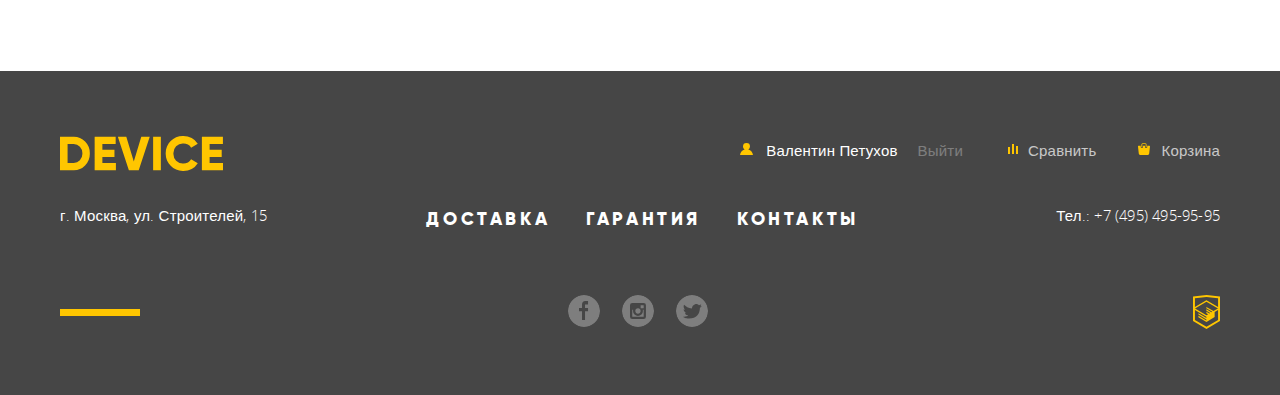
==== commit a6318cb5: "prefixes, fixes" ====
--- a/catalog.html
+++ b/catalog.html
@@ -13,16 +13,16 @@
             </a>
             <div class="header-actions">
                 <div class="column">
-                    <form action="" class="search">
+                    <form action="https://htmlacademy.ru/echo" class="search">
                         <input type="search" placeholder="Поиск по сайту">
                         <button type="submit">Найти</button>
                     </form>
                 </div>
                 <div class="column profile-actions">
-                    <a href="" class="enter icon">Валентин Петухов</a>
-                    <a href="" class="out">Выйти</a>
-                    <a href="" class="compare icon">Сравнить</a>
-                    <a href="" class="cart icon">Корзина</a>
+                    <a href="profile.html" class="enter icon">Валентин Петухов</a>
+                    <a href="#" class="out">Выйти</a>
+                    <a href="compare.html" class="compare icon">Сравнить</a>
+                    <a href="cart.html" class="cart icon">Корзина</a>
                 </div>
             </div>
             <nav class="main-nav">
@@ -32,28 +32,28 @@
                         <ul class="expanded-menu">
                             <li>
                                 <ul>
-                                    <li><a href="">Виртуальная реальность</a></li>
-                                    <li><a href="">Моноподы для селфи</a></li>
-                                    <li><a href="">Экшн-камеры</a></li>
+                                    <li><a href="#">Виртуальная реальность</a></li>
+                                    <li><a href="#">Моноподы для селфи</a></li>
+                                    <li><a href="#">Экшн-камеры</a></li>
                                 </ul>
                             </li>
                             <li>
                                 <ul>
-                                    <li><a href="">Фитнес-браслеты</a></li>
-                                    <li><a href="">Умные часы</a></li>
+                                    <li><a href="#">Фитнес-браслеты</a></li>
+                                    <li><a href="#">Умные часы</a></li>
                                 </ul>
                             </li>
                             <li>
                                 <ul>
-                                    <li><a href="">Квадрокоптеры</a></li>
+                                    <li><a href="#">Квадрокоптеры</a></li>
                                 </ul>
                             </li>
                         </ul>
                     </li>
                 </ul>
                 <ul class="site-nav column">
-                    <li><a href="" class="text-desc-upper">Доставка</a></li>
-                    <li><a href="" class="text-desc-upper">Гарантия</a></li>
+                    <li><a href="#" class="text-desc-upper">Доставка</a></li>
+                    <li><a href="#" class="text-desc-upper">Гарантия</a></li>
                     <li><a href="index.html#contacts" class="text-desc-upper">Контакты</a></li>
                 </ul>
             </nav>
@@ -63,15 +63,15 @@
                 <h1 class="title">Моноподы для селфи</h1>
                 <ul class="breadcrumbs">
                     <li class="icon"><a href="index.html">Главная</a></li>
-                    <li class="icon"><a href="">Каталог товаров</a></li>
-                    <li class="icon"><a href="">Моноподы для селфи</a></li>
+                    <li class="icon"><a href="#">Каталог товаров</a></li>
+                    <li class="icon"><a>Моноподы для селфи</a></li>
                 </ul>
             </div>
             <div class="filter-catal-wrapper">
                 <div class="filter-wrapper">
                     <section class="filter">
                         <h2  class="text-desc-upper">Фильтр:</h2>
-                        <form>
+                        <form action="https://htmlacademy.ru/echo">
                             <h3 class="text-desc">Стоимость</h3>
                             <div class="range-wrapper">
                                 <div class="range-line"></div>
@@ -85,29 +85,29 @@
                             <div class="checkbox-wrapper">
                                 <h3 class="text-desc">Цвет</h3>
                                 <label class="color-checkbox">
-                                    <input type="checkbox" name="black" class="visually-hidden">
-                                    <span class="checkbox-indicator"></span>
-                                    Черный
+                                    <input type="checkbox" checked name="black" class="visually-hidden">
+                                    <span class="checkbox-indicator"></span>
+                                    <span class="color">Черный</span>
                                 </label>
                                 <label class="color-checkbox">
                                     <input type="checkbox" name="white" class="visually-hidden">
                                     <span class="checkbox-indicator"></span>
-                                    Белый
+                                    <span class="color">Белый</span>
                                 </label>
                                 <label class="color-checkbox">
                                     <input type="checkbox" name="blue" class="visually-hidden">
                                     <span class="checkbox-indicator"></span>
-                                    Синий
+                                    <span class="color">Синий</span>
                                 </label>
                                 <label class="color-checkbox">
                                     <input type="checkbox" name="red" class="visually-hidden">
                                     <span class="checkbox-indicator"></span>
-                                    Красный
-                                </label>
-                                <label class="color-checkbox">
-                                    <input type="checkbox" name="rose" class="visually-hidden">
-                                    <span class="checkbox-indicator"></span>
-                                    Розовый
+                                    <span class="color">Красный</span>
+                                </label>
+                                <label class="color-checkbox">
+                                    <input type="checkbox" disabled name="rose" class="visually-hidden">
+                                    <span class="checkbox-indicator"></span>
+                                    <span class="color">Розовый</span>
                                 </label>
                             </div>
                             <div class="radio-wrapper">
@@ -133,13 +133,13 @@
                         <div class="sorting">
                             <span class="text-desc-upper">Сортировка:</span>
                             <div class="sorting-selection">
-                                <a href="" class="active">По цене</a>
-                                <a href="">По типу</a>
-                                <a href="">По функционалу</a>
+                                <a href="#" class="active">По цене</a>
+                                <a href="#">По типу</a>
+                                <a href="#">По функционалу</a>
                             </div>
                             <div class="sorting-direction">
-                                <a href="" class="direction direction-top active"></a>
-                                <a href="" class="direction direction-bottom"></a>
+                                <a href="#" class="direction direction-top active"></a>
+                                <a href="#" class="direction direction-bottom"></a>
                             </div>
                         </div>
 
@@ -222,17 +222,17 @@
                 <div class="footer-middle container">
                     <address>г. Москва, ул. Строителей, 15</address>
                     <ul class="site-nav">
-                        <li><a href="" class="text-desc-upper">Доставка</a></li>
-                        <li><a href="" class="text-desc-upper">Гарантия</a></li>
+                        <li><a href="#" class="text-desc-upper">Доставка</a></li>
+                        <li><a href="#" class="text-desc-upper">Гарантия</a></li>
                         <li><a href="index.html#contacts" class="text-desc-upper">Контакты</a></li>
                     </ul>
                     <a class="phone" href="tel:+74954959595">Тел.: +7 (495) 495-95-95</a>
                 </div>
                 <div class="footer-bottom icon container">
                     <ul class="socials">
-                        <li><a href="" class="fb" target="_blank">facebook</a></li>
-                        <li><a href="" class="insta" target="_blank">insta</a></li>
-                        <li><a href="" class="twitter" target="_blank">twitter</a></li>
+                        <li><a href="#" class="fb" target="_blank">facebook</a></li>
+                        <li><a href="#" class="insta" target="_blank">insta</a></li>
+                        <li><a href="#" class="twitter" target="_blank">twitter</a></li>
                     </ul>
                     <a href="https://htmlacademy.ru/" target="_blank" class="development"></a>
                 </div>
--- a/css/style.css
+++ b/css/style.css
@@ -26,11 +26,13 @@
 }
 
 html {
-    box-sizing: border-box;
+    -webkit-box-sizing: border-box;
+            box-sizing: border-box;
 }
 
 *, *::before, *::after {
-    box-sizing: inherit;
+    -webkit-box-sizing: inherit;
+            box-sizing: inherit;
 }
 
 body {
@@ -65,7 +67,9 @@
 
   white-space: nowrap;
 
-  clip-path: inset(100%);
+  -webkit-clip-path: inset(100%);
+
+          clip-path: inset(100%);
   clip: rect(0 0 0 0);
   overflow: hidden;
 }
@@ -99,10 +103,13 @@
 .btn {
     display: inline-block;
     padding: 0 44px;
+    vertical-align: middle;
 
     text-align: center;
     line-height: 40px;
     background-color: transparent;
+    background-image: -webkit-linear-gradient(transparent 16px, #f0c52e 16px, #f0c52e 24px, transparent 24px);
+    background-image: -o-linear-gradient(transparent 16px, #f0c52e 16px, #f0c52e 24px, transparent 24px);
     background-image: linear-gradient(transparent 16px, #f0c52e 16px, #f0c52e 24px, transparent 24px);
 
     border: none;
@@ -147,10 +154,13 @@
     position: absolute;
     top: 0;
     bottom: 0;
+
     display: inline-block;
     width: 13px;
     height: 13px;
     margin: auto 0;
+    vertical-align: top;
+
     background-position: center;
     background-repeat: no-repeat;
 }
@@ -193,6 +203,8 @@
     position: relative;
     min-height: 186px;
     padding: 21px 70px 48px 70px;
+    background-image: -webkit-linear-gradient(#ffffff 40px, #F7E397 40px);
+    background-image: -o-linear-gradient(#ffffff 40px, #F7E397 40px);
     background-image: linear-gradient(#ffffff 40px, #F7E397 40px);
 }
 
@@ -211,7 +223,7 @@
     opacity: 0.6;
 }
 
-.main-header a[href]:focus {
+.main-header a[href]:focus:not(:active) {
     opacity: 0.6;
     outline: none;
     text-decoration: underline;
@@ -223,23 +235,31 @@
 
 .main-header .logo {
     display: inline-block;
+    vertical-align: top;
     margin-bottom: 6px;
 }
 
 .header-actions {
+    display: -webkit-box;
+    display: -ms-flexbox;
     display: flex;
 }
 
 .search {
     position: relative;
+    display: -webkit-box;
+    display: -ms-flexbox;
     display: flex;
     margin-right: 140px;
 }
 
 .search input {
-    flex-grow: 1;
+    -webkit-box-flex: 1;
+        -ms-flex-positive: 1;
+            flex-grow: 1;
     padding-left: 38px;
 
+    height: 49px;
     line-height: 49px;
 
     background-color: transparent;
@@ -253,9 +273,42 @@
     outline: none;
 }
 
+.search input::-webkit-input-placeholder {
+    color: #000000;
+    opacity: 0.3;
+}
+
+.search input:-ms-input-placeholder {
+    color: #000000;
+    opacity: 0.3;
+}
+
+.search input::-ms-input-placeholder {
+    color: #000000;
+    opacity: 0.3;
+}
+
 .search input::placeholder {
     color: #000000;
     opacity: 0.3;
+}
+
+.search input:hover::-webkit-input-placeholder,
+.search input:focus::-webkit-input-placeholder {
+    color: #000000;
+    opacity: 0.6;
+}
+
+.search input:hover:-ms-input-placeholder,
+.search input:focus:-ms-input-placeholder {
+    color: #000000;
+    opacity: 0.6;
+}
+
+.search input:hover::-ms-input-placeholder,
+.search input:focus::-ms-input-placeholder {
+    color: #000000;
+    opacity: 0.6;
 }
 
 .search input:hover::placeholder,
@@ -284,15 +337,41 @@
     color: rgba(255, 255, 255, 0.3);
 }
 
-.search:focus-within button {
+/* .search:focus-within button {
     display: inline-block;
+    vertical-align: top;
 }
 
 .search:focus-within input {
     border-bottom: 2px solid #000000;
+} */
+
+.search input:focus + button,
+.search button:hover,
+.search button:focus {
+    display: inline-block;
+    vertical-align: top;
+}
+
+/* .search input:focus {
+    border-bottom: 2px solid #000000;
+} */
+
+.search input:focus + button::before,
+.search button:hover::before,
+.search button:focus::before {
+    content: "";
+    position: absolute;
+    right: 0;
+    bottom: 0;
+    width: 100%;
+    
+    border: 1px solid black;
 }
 
 .profile-actions {
+    display: -webkit-box;
+    display: -ms-flexbox;
     display: flex;
     padding: 12px 0 12px 20px;
 }
@@ -340,6 +419,8 @@
 }
 
 .main-header .main-nav {
+    display: -webkit-box;
+    display: -ms-flexbox;
     display: flex;
     padding-top: 27px;
 
@@ -360,10 +441,18 @@
 
 .menu-toggle {
     display: inline-block;
-}
-
-.menu-toggle:hover .expanded-menu,
+    vertical-align: top;
+}
+
+.menu-toggle:hover .expanded-menu {
+    display: -webkit-box;
+    display: -ms-flexbox;
+    display: flex;
+}
+
 .menu-toggle:focus-within .expanded-menu {
+    display: -webkit-box;
+    display: -ms-flexbox;
     display: flex;
 }
 
@@ -385,7 +474,9 @@
 }
 
 .menu-toggle > a::after {
-    transform: rotate(90deg);
+    -webkit-transform: rotate(90deg);
+        -ms-transform: rotate(90deg);
+            transform: rotate(90deg);
 }
 
 .expanded-menu > li {
@@ -397,6 +488,8 @@
 }
 
 .main-header .site-nav {
+    display: -webkit-box;
+    display: -ms-flexbox;
     display: flex;
     padding-left: 20px;
 }
@@ -415,6 +508,10 @@
     position: relative;
     margin-bottom: 83px;
 
+    background-image: -webkit-linear-gradient(#F7E397 113px, #ffffff 113px);
+
+    background-image: -o-linear-gradient(#F7E397 113px, #ffffff 113px);
+
     background-image: linear-gradient(#F7E397 113px, #ffffff 113px);
 }
 
@@ -426,6 +523,8 @@
 }
 
 .img-container {
+    display: -webkit-box;
+    display: -ms-flexbox;
     display: flex;
     padding-right: 15px;
     padding-bottom: 20px;
@@ -440,6 +539,8 @@
 }
 
 input[name="main-slider"]:checked ~ .slide {
+    display: -webkit-box;
+    display: -ms-flexbox;
     display: flex;
 }
 
@@ -525,8 +626,12 @@
 }
 
 .categories {
-    display: flex;
-    justify-content: space-between;
+    display: -webkit-box;
+    display: -ms-flexbox;
+    display: flex;
+    -webkit-box-pack: justify;
+        -ms-flex-pack: justify;
+            justify-content: space-between;
     margin: 0;
     padding: 0;
     list-style: none;
@@ -542,6 +647,8 @@
 }
 
 .categories .category {
+    display: -webkit-box;
+    display: -ms-flexbox;
     display: flex;
     width: 100%;
     height: 160px;
@@ -576,6 +683,8 @@
 .services {
     min-height: 409px;
     margin-bottom: 94px;
+    background-image: -webkit-linear-gradient(#ffffff 121px, #e5e5e5 121px);
+    background-image: -o-linear-gradient(#ffffff 121px, #e5e5e5 121px);
     background-image: linear-gradient(#ffffff 121px, #e5e5e5 121px);
 }
 
@@ -661,6 +770,10 @@
     background-color: #000000;
 }
 
+input[name="services"]:checked + label .btn:active {
+    color: #f7e184;
+}
+
 input[name="services"]:checked ~ .services-slide {
     display: block;
 }
@@ -670,8 +783,12 @@
 }
 
 .brands-list {
-    display: flex;
-    justify-content: space-between;
+    display: -webkit-box;
+    display: -ms-flexbox;
+    display: flex;
+    -webkit-box-pack: justify;
+        -ms-flex-pack: justify;
+            justify-content: space-between;
     margin: 0;
     padding: 0;
 
@@ -680,6 +797,10 @@
 
 .brand-color {
     display: none;
+}
+
+.brands-item a:focus {
+outline: none;
 }
 
 .brands-item a:hover .brand-grey,
@@ -693,6 +814,8 @@
 }
 
 .info {
+    display: -webkit-box;
+    display: -ms-flexbox;
     display: flex;
 }
 
@@ -747,6 +870,8 @@
 .info .map {
     display: block;
     margin: 37px 0 70px;
+
+    cursor: pointer;
 }
 
 .contacts .btn {
@@ -766,14 +891,18 @@
     text-decoration: none;
 }
 
-.main-footer a:focus {
+.main-footer a:focus:not(:active) {
     outline: none;
     text-decoration: underline;
 }
 
 .footer-top {
-    display: flex;
-    justify-content: space-between;
+    display: -webkit-box;
+    display: -ms-flexbox;
+    display: flex;
+    -webkit-box-pack: justify;
+        -ms-flex-pack: justify;
+            justify-content: space-between;
     margin-bottom: 20px;
 }
 
@@ -820,8 +949,12 @@
 }
 
 .footer-middle{
-    display: flex;
-    justify-content: space-between;
+    display: -webkit-box;
+    display: -ms-flexbox;
+    display: flex;
+    -webkit-box-pack: justify;
+        -ms-flex-pack: justify;
+            justify-content: space-between;
 }
 
 .main-footer address {
@@ -829,6 +962,8 @@
 }
 
 .footer-middle .site-nav {
+    display: -webkit-box;
+    display: -ms-flexbox;
     display: flex;
 
     margin: 0;
@@ -852,6 +987,8 @@
 }
 
 .footer-bottom {
+    display: -webkit-box;
+    display: -ms-flexbox;
     display: flex;
     margin-top: 64px;
 }
@@ -865,6 +1002,8 @@
 }
 
 .socials {
+    display: -webkit-box;
+    display: -ms-flexbox;
     display: flex;
     margin: 0 auto;
     padding: 0;
@@ -894,7 +1033,8 @@
 }
 
 .socials a:focus {
-    box-shadow: 0 0 3px 1px #ffc600;
+    -webkit-box-shadow: 0 0 3px 1px #ffc600;
+            box-shadow: 0 0 3px 1px #ffc600;
 }
 
 .socials a:active {
@@ -943,6 +1083,8 @@
 }
 
 .breadcrumbs {
+    display: -webkit-box;
+    display: -ms-flexbox;
     display: flex;
     margin: 0 61px 43px;
     padding: 0;
@@ -961,8 +1103,11 @@
     height: 5px;
     border-radius: 100% 0 0 0;
     background-color: transparent;
-    box-shadow: 1px 1px 0 1px #000000;
-    transform: rotate(-45deg) scale(0.73);
+    -webkit-box-shadow: 1px 1px 0 1px #000000;
+            box-shadow: 1px 1px 0 1px #000000;
+    -webkit-transform: rotate(-45deg) scale(0.73);
+        -ms-transform: rotate(-45deg) scale(0.73);
+            transform: rotate(-45deg) scale(0.73);
 }
 
 .breadcrumbs a {
@@ -984,6 +1129,8 @@
 }
 
 .filter-catal-wrapper {
+    display: -webkit-box;
+    display: -ms-flexbox;
     display: flex;
 }
 
@@ -993,11 +1140,19 @@
 }
 
 .filter-wrapper {
-    display: flex;
-    justify-content: flex-end;
-    flex-grow: 1;
+    display: -webkit-box;
+    display: -ms-flexbox;
+    display: flex;
+    -webkit-box-pack: end;
+        -ms-flex-pack: end;
+            justify-content: flex-end;
+    -webkit-box-flex: 1;
+        -ms-flex-positive: 1;
+            flex-grow: 1;
 
     background-color: #ECECEC;
+    background-image: -webkit-linear-gradient(#DADADA 71px, #ECECEC 71px);
+    background-image: -o-linear-gradient(#DADADA 71px, #ECECEC 71px);
     background-image: linear-gradient(#DADADA 71px, #ECECEC 71px);
 }
 
@@ -1009,6 +1164,8 @@
 .filter h2 {
     margin: 0;
     margin-bottom: 68px;
+
+    white-space: nowrap;
 }
 
 .filter h3 {
@@ -1030,6 +1187,8 @@
     width: 200px;
     height: 2px;
     margin-bottom: 7px;
+    background-image: -webkit-linear-gradient(left, #91c92f 110px, #D8DDDF 110px);
+    background-image: -o-linear-gradient(left, #91c92f 110px, #D8DDDF 110px);
     background-image: linear-gradient(to right, #91c92f 110px, #D8DDDF 110px);
 }
 
@@ -1039,7 +1198,9 @@
     position: absolute;
     top: 50%;
     left: -3%;
-    transform: translateY(-50%);
+    -webkit-transform: translateY(-50%);
+        -ms-transform: translateY(-50%);
+            transform: translateY(-50%);
     display: block;
     width: 20px;
     height: 20px;
@@ -1099,7 +1260,8 @@
 
 .color-checkbox input[type="checkbox"]:focus + .checkbox-indicator {
     outline: none;
-    box-shadow: 0 0 3px 1px #ffc600;
+    -webkit-box-shadow: 0 0 3px 1px #ffc600;
+            box-shadow: 0 0 3px 1px #ffc600;
 }
 
 .color-checkbox input[type="checkbox"]:checked + .checkbox-indicator::after {
@@ -1111,7 +1273,9 @@
 
   width: 11px;
   height: 4px;
-  transform: rotate(45deg);
+  -webkit-transform: rotate(45deg);
+      -ms-transform: rotate(45deg);
+          transform: rotate(45deg);
 
   background-color: #000000;
   border-radius: 1px;
@@ -1126,7 +1290,9 @@
 
         width: 20px;
         height: 4px;
-        transform: rotate(-45deg);
+        -webkit-transform: rotate(-45deg);
+            -ms-transform: rotate(-45deg);
+                transform: rotate(-45deg);
 
         background-color: #000000;
         border-radius: 1px;
@@ -1138,6 +1304,19 @@
     background-color: #5E5E5E;
 }
 
+.color-checkbox input[type="checkbox"]:disabled + .checkbox-indicator {
+    border: 2px solid #B1B2B2;
+}
+
+.color-checkbox input[type="checkbox"]:disabled + .checkbox-indicator::before,
+.color-checkbox input[type="checkbox"]:disabled + .checkbox-indicator::after {
+    background-color: #B1B2B2;
+}
+
+.color-checkbox input[type="checkbox"]:disabled ~ .color {
+    color: #B1B2B2;
+}
+
   .filter .radio-wrapper {
       margin-bottom: 41px;
   }
@@ -1187,7 +1366,8 @@
 }
 
 .bluetooth-radio input[type="radio"]:focus + .radio-indicator {
-    box-shadow: 0 0 4px 2px #ffc600;
+    -webkit-box-shadow: 0 0 4px 2px #ffc600;
+            box-shadow: 0 0 4px 2px #ffc600;
   }
 
   .filter .btn {
@@ -1195,9 +1375,19 @@
   }
 
 .catal-wrapper {
+      display: -webkit-box;
+      display: -ms-flexbox;
       display: flex;
-      justify-content: flex-start;
-      flex-grow: 1;
+      -webkit-box-pack: start;
+          -ms-flex-pack: start;
+              justify-content: flex-start;
+      -webkit-box-flex: 1;
+          -ms-flex-positive: 1;
+              flex-grow: 1;
+
+      background-image: -webkit-linear-gradient(#ECECEC 71px, #ffffff 71px);
+
+      background-image: -o-linear-gradient(#ECECEC 71px, #ffffff 71px);
 
       background-image: linear-gradient(#ECECEC 71px, #ffffff 71px)
   }
@@ -1208,13 +1398,23 @@
   }
 
 .sorting {
+    display: -webkit-box;
+    display: -ms-flexbox;
     display: flex;
 
     margin-bottom: 69px;
+}
+
+.sorting .text-desc-upper {
+    max-width: 202px;
+
+    white-space: nowrap;
 }
 
 .sorting-selection {
     margin-left: 25px;
+
+    white-space: nowrap;
 }
 
 .sorting a {
@@ -1232,7 +1432,7 @@
     outline: none;
 }
 
-.sorting a:focus {
+.sorting a:focus:not(:active) {
     text-decoration: underline;
 }
 
@@ -1251,10 +1451,12 @@
 
 .sorting-direction .direction {
     position: relative;
+
+    display: inline-block;
     width: 12px;
+    height: 11px;
     margin-left: 14px;
-    display: inline-block;
-    height: 11px;
+    vertical-align: middle;
 }
 
 .sorting-direction .direction::before{
@@ -1271,17 +1473,27 @@
 
 .sorting-direction .direction-top::before {
 
-    transform: rotate(180deg);
+    -webkit-transform: rotate(180deg);
+
+        -ms-transform: rotate(180deg);
+
+            transform: rotate(180deg);
 }
 
 .direction:focus::before {
-    box-shadow: 0 0 2px 1px #ffc600;
+    -webkit-box-shadow: 0 0 2px 1px #ffc600;
+            box-shadow: 0 0 2px 1px #ffc600;
 }
 
 .item-list {
-    display: flex;
-    justify-content: space-between;
-    flex-wrap: wrap;
+    display: -webkit-box;
+    display: -ms-flexbox;
+    display: flex;
+    -webkit-box-pack: justify;
+        -ms-flex-pack: justify;
+            justify-content: space-between;
+    -ms-flex-wrap: wrap;
+        flex-wrap: wrap;
 
     margin: 0;
     margin-bottom: 10px;
@@ -1302,16 +1514,21 @@
 }
 
 .item-desc {
-    display: flex;
-    justify-content: space-between;
+    display: -webkit-box;
+    display: -ms-flexbox;
+    display: flex;
+    -webkit-box-pack: justify;
+        -ms-flex-pack: justify;
+            justify-content: space-between;
 
     padding-top: 23px;
 }
 
-.item-desc span {
+.item-desc .price {
     margin-top: -3px;
 
-    font-size: 16px;
+    font-family: "Gilroy Light", Arial, sans-serif;
+    font-size: 15px;
     color: #464646;
     white-space: nowrap;
 }
@@ -1327,8 +1544,13 @@
     z-index: 10;
 
     display: none;
-    flex-direction: column;
-    justify-content: center;
+    -webkit-box-orient: vertical;
+    -webkit-box-direction: normal;
+        -ms-flex-direction: column;
+            flex-direction: column;
+    -webkit-box-pack: center;
+        -ms-flex-pack: center;
+            justify-content: center;
     width: 100%;
     height: 379px;
     padding: 40px 0 20px;
@@ -1336,8 +1558,15 @@
     background-color: rgba(238, 238, 238, 0.7)
 }
 
-.item:hover .actions,
+.item:hover .actions {
+    display: -webkit-box;
+    display: -ms-flexbox;
+    display: flex;
+}
+
 .item:focus-within .actions {
+    display: -webkit-box;
+    display: -ms-flexbox;
     display: flex;
 }
 
@@ -1360,7 +1589,7 @@
     outline: none;
 }
 
-.actions .to-compare:focus {
+.actions .to-compare:focus:not(:active) {
     text-decoration: underline;
 }
 
@@ -1369,6 +1598,8 @@
 }
 
 .pagination {
+    display: -webkit-box;
+    display: -ms-flexbox;
     display: flex;
     margin: 0;
     padding: 0;
@@ -1433,18 +1664,65 @@
     display: none;
     position: fixed;
     top: 50%;
-    left: 50%;
+    left: 0;
+    right: 0;
     z-index: 10;
-    transform: translateX(-50%) translateY(-50%);
+    -webkit-transform: translateY(-50%);
+        -ms-transform: translateY(-50%);
+            transform: translateY(-50%);
     width: 960px;
     padding: 92px 100px;
+    margin: auto;
 
     background-color: #ffffff;
-    box-shadow: 0px 10px 20px 0 #04060633;
+    -webkit-box-shadow: 0px 10px 20px 0 #04060633;
+            box-shadow: 0px 10px 20px 0 #04060633;
+}
+
+@-webkit-keyframes bounce-modal {
+    0% {
+        -webkit-transform: translateY(-2000px);
+                transform: translateY(-2000px);
+    }
+    70% {
+        -webkit-transform: translateY(-40%);
+                transform: translateY(-40%);
+    }
+    90% {
+        -webkit-transform: translateY(-55%);
+                transform: translateY(-55%);
+    }
+    100% {
+        -webkit-transform: translateY(-50%);
+                transform: translateY(-50%);
+    }
+}
+
+@keyframes bounce-modal {
+    0% {
+        -webkit-transform: translateY(-2000px);
+                transform: translateY(-2000px);
+    }
+    70% {
+        -webkit-transform: translateY(-40%);
+                transform: translateY(-40%);
+    }
+    90% {
+        -webkit-transform: translateY(-55%);
+                transform: translateY(-55%);
+    }
+    100% {
+        -webkit-transform: translateY(-50%);
+                transform: translateY(-50%);
+    }
 }
 
 .modal.show {
     display: block;
+
+    -webkit-animation: bounce-modal 0.6s;
+
+            animation: bounce-modal 0.6s;
 }
 
 .modal-close {
@@ -1465,13 +1743,13 @@
     cursor: pointer;
   }
 
-  .modal-close:hover,
-  .modal-close:focus {
+.modal-close:hover,
+.modal-close:focus {
       background-color: #F0C62A;
       outline: none;
-  }
-
-  .modal-close:active {
+}
+
+.modal-close:active {
     background-color: #FAEEC1;
 }
 
@@ -1485,20 +1763,29 @@
 
   width: 30px;
   height: 2px;
-  transform: rotate(45deg);
+  -webkit-transform: rotate(45deg);
+      -ms-transform: rotate(45deg);
+          transform: rotate(45deg);
 
   border-radius: 2px;
   background-color: #ffffff;
 }
 
 .modal-close::after {
-  transform: rotate(-45deg);
+  -webkit-transform: rotate(-45deg);
+      -ms-transform: rotate(-45deg);
+          transform: rotate(-45deg);
 }
 
 .form-communication {
-    display: flex;
-    justify-content: space-between;
-    flex-wrap: wrap;
+    display: -webkit-box;
+    display: -ms-flexbox;
+    display: flex;
+    -webkit-box-pack: justify;
+        -ms-flex-pack: justify;
+            justify-content: space-between;
+    -ms-flex-wrap: wrap;
+        flex-wrap: wrap;
 }
 
 .form-communication label {
@@ -1531,6 +1818,27 @@
 
     border: 3px solid #f0c52e;
     outline: none;
+}
+
+.form-communication input::-webkit-input-placeholder,
+.form-communication textarea::-webkit-input-placeholder {
+    font-size: 14px;
+    color: #46464666;
+    opacity: 0.4;
+}
+
+.form-communication input:-ms-input-placeholder,
+.form-communication textarea:-ms-input-placeholder {
+    font-size: 14px;
+    color: #46464666;
+    opacity: 0.4;
+}
+
+.form-communication input::-ms-input-placeholder,
+.form-communication textarea::-ms-input-placeholder {
+    font-size: 14px;
+    color: #46464666;
+    opacity: 0.4;
 }
 
 .form-communication input::placeholder,
@@ -1551,6 +1859,11 @@
     border: none;
 }
 
+.form-communication.submitted input:invalid,
+.form-communication.submitted textarea:invalid {
+    background-color: #f6dada;
+}
+
 .modal-map {
     padding: 0;
 }
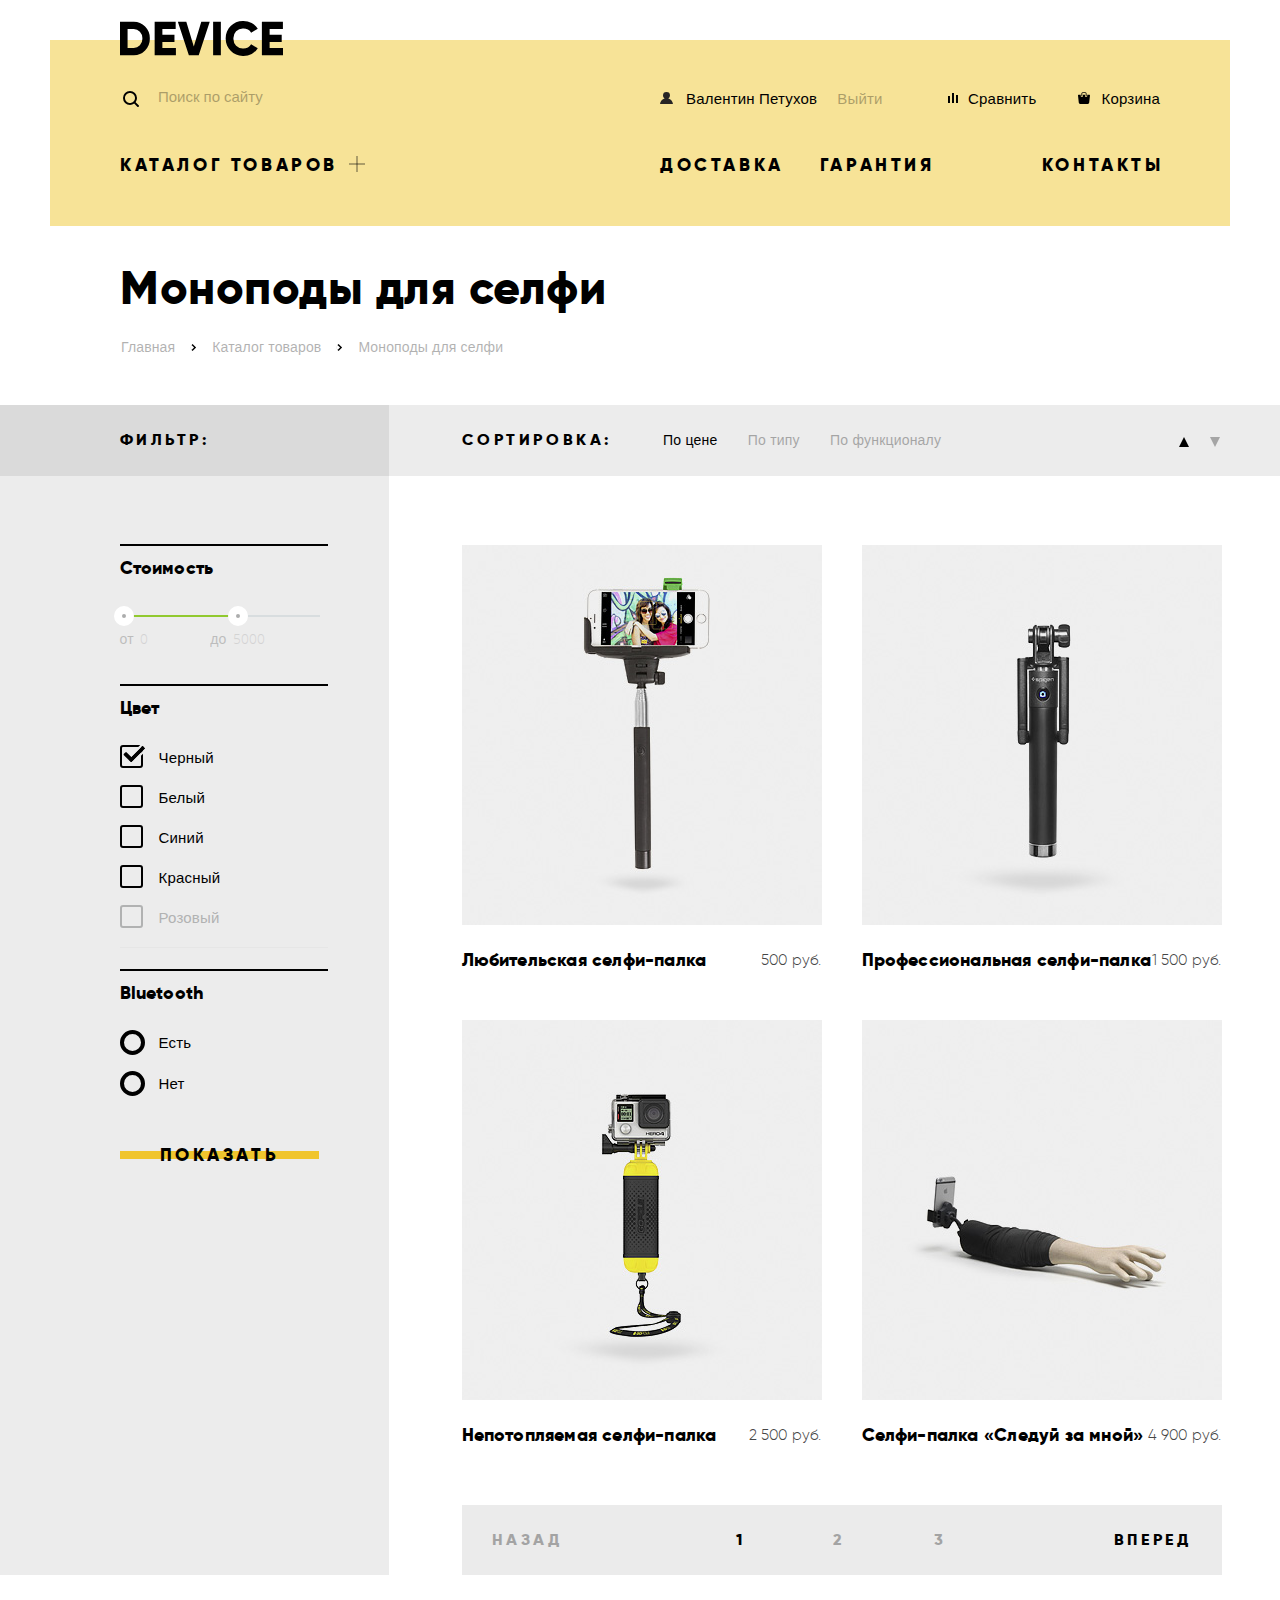
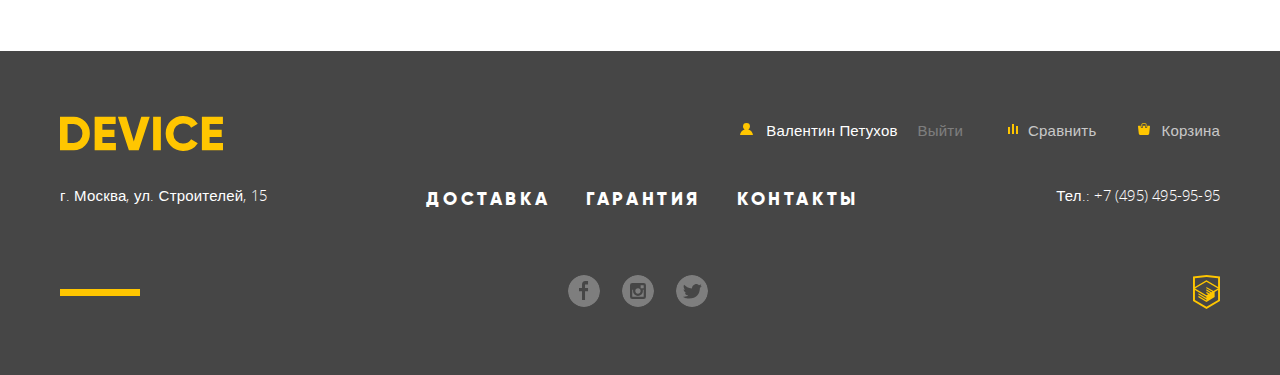
==== commit dbb790f6: "Fixes; minification; ie11 support" ====
--- a/catalog.html
+++ b/catalog.html
@@ -4,7 +4,7 @@
         <meta charset="utf-8">
         <title>HTML Academy: Девайс</title>
         <link href="css/normalize.css" rel="stylesheet">
-        <link href="css/style.css" rel="stylesheet">
+        <link href="css/style.min.css" rel="stylesheet">
     </head>
     <body class="catalog-page">
         <header class="main-header container">
@@ -145,11 +145,13 @@
 
                         <ul class="item-list">
                             <li class="item" tabindex="0">
-                                <div class="actions">
-                                    <a href="#" class="to-cart btn">В корзину</a>
-                                    <a href="#" class="to-compare">Добавить к сравнению</a>
-                                </div>
-                                <div>
+                                <div class="item-img">
+                                    <div class="actions-overlay">
+                                        <div class="actions">
+                                            <a href="#" class="to-cart btn">В корзину</a>
+                                            <a href="#" class="to-compare">Добавить к сравнению</a>
+                                        </div>
+                                    </div>
                                     <img src="img/item/item-1-jpg.jpg" width="360" height="380" alt="Любительская селфи-палка">
                                 </div>
                                 <div class="item-desc">
@@ -158,11 +160,13 @@
                                 </div>
                             </li>
                             <li class="item" tabindex="0">
-                                <div class="actions">
-                                    <a href="#" class="to-cart btn">В корзину</a>
-                                    <a href="#" class="to-compare">Добавить к сравнению</a>
-                                </div>
-                                <div>
+                                <div class="item-img">
+                                    <div class="actions-overlay">
+                                        <div class="actions">
+                                            <a href="#" class="to-cart btn">В корзину</a>
+                                            <a href="#" class="to-compare">Добавить к сравнению</a>
+                                        </div>
+                                    </div>
                                     <img src="img/item/item-2-jpg.jpg" width="360" height="380" alt="Профессиональная селфи-палка">
                                 </div>
                                 <div class="item-desc">
@@ -171,11 +175,13 @@
                                 </div>
                             </li>
                             <li class="item" tabindex="0">
-                                <div class="actions">
-                                    <a href="#" class="to-cart btn">В корзину</a>
-                                    <a href="#" class="to-compare">Добавить к сравнению</a>
-                                </div>
-                                <div>
+                                <div class="item-img">
+                                    <div class="actions-overlay">
+                                        <div class="actions">
+                                            <a href="#" class="to-cart btn">В корзину</a>
+                                            <a href="#" class="to-compare">Добавить к сравнению</a>
+                                        </div>
+                                    </div>
                                     <img src="img/item/item-3-jpg.jpg" width="360" height="380" alt="Непотопляемая селфи-палка">
                                 </div>
                                 <div class="item-desc">
@@ -184,11 +190,13 @@
                                 </div>
                             </li>
                             <li class="item new" tabindex="0">
-                                <div class="actions">
-                                    <a href="#" class="to-cart btn">В корзину</a>
-                                    <a href="#" class="to-compare">Добавить к сравнению</a>
-                                </div>
-                                <div>
+                                <div class="item-img">
+                                    <div class="actions-overlay">
+                                        <div class="actions">
+                                            <a href="#" class="to-cart btn">В корзину</a>
+                                            <a href="#" class="to-compare">Добавить к сравнению</a>
+                                        </div>
+                                    </div>
                                     <img src="img/item/item-4-jpg.jpg" width="360" height="380" alt="Селфи-палка «Следуй за мной»">
                                 </div>
                                 <div class="item-desc">
--- a/css/style.min.css
+++ b/css/style.min.css
@@ -0,0 +1 @@
+@font-face{font-family:'Open Sans Light';font-style:normal;font-weight:400;src:local(OpenSans-Light),url(../fonts/opensans-light.woff2) format("woff2"),url(../fonts/opensans-light.woff) format("woff")}@font-face{font-family:'Gilroy ExtraBold';font-style:normal;font-weight:400;src:local(Gilroy-ExtraBold),url(../fonts/gilroyextrabold-webfont.woff2) format("woff2"),url(../fonts/gilroyextrabold-webfont.woff) format("woff")}@font-face{font-family:'Gilroy Light';font-style:normal;font-weight:400;src:local(Gilroy-ExtraBold),url(../fonts/gilroylight-webfont.woff2) format("woff2"),url(../fonts/gilroylight-webfont.woff) format("woff")}html{-webkit-box-sizing:border-box;box-sizing:border-box}*,::before,::after{-webkit-box-sizing:inherit;box-sizing:inherit}body{min-width:1180px;margin:0;padding:0;font-family:"Open Sans Light",Arial,sans-serif;font-size:15px;line-height:30px;letter-spacing:.2px;color:#000;background-color:#fff}.visually-hidden:not(:focus):not(:active),input[type="checkbox"].visually-hidden,input[type="radio"].visually-hidden{position:absolute;width:1px;height:1px;margin:-1px;border:0;padding:0;white-space:nowrap;-webkit-clip-path:inset(100%);clip-path:inset(100%);clip:rect(0 0 0 0);overflow:hidden}.container{width:1180px;margin:0 auto;padding:0 10px}.text-desc{font-family:"Gilroy ExtraBold",Arial,sans-serif;font-size:18px;line-height:24px}.text-desc-upper,.btn{font-family:"Gilroy ExtraBold",Arial,sans-serif;font-size:18px;letter-spacing:3.6px;line-height:24px;color:inherit;text-decoration:none;text-transform:uppercase}.btn{display:inline-block;padding:0 44px;vertical-align:middle;text-align:center;line-height:40px;background-color:transparent;background-image:-webkit-linear-gradient(transparent 16px,#f0c52e 16px,#f0c52e 24px,transparent 24px);background-image:-o-linear-gradient(transparent 16px,#f0c52e 16px,#f0c52e 24px,transparent 24px);background-image:linear-gradient(transparent 16px,#f0c52e 16px,#f0c52e 24px,transparent 24px);border:none}.btn:hover,.btn:focus{background-color:#f0c52e;outline:none}.btn:active{color:rgba(0,0,0,0.3)}.title{position:relative;margin:83px 19px 19px 0;font-family:"Gilroy ExtraBold",Arial,sans-serif;font-size:47px;line-height:56px;letter-spacing:.5px}.title::before{content:"";position:absolute;top:-44px;left:0;width:100px;height:7px;background-color:#fff}.icon{position:relative}.icon::before{content:"";position:absolute;top:0;bottom:0;display:inline-block;width:13px;height:13px;margin:auto 0;vertical-align:top;background-position:center;background-repeat:no-repeat}.new{position:relative}.new::before{content:"NEW";position:absolute;top:20px;right:20px;width:60px;height:60px;font-family:"Gilroy ExtraBold",Arial,sans-serif;line-height:60px;text-align:center;color:#000;border:2px solid #000;border-radius:50%;opacity:.1}.column{width:50%}.column-right{width:50%;padding-left:20px}.main-header{position:relative;min-height:186px;padding:21px 70px 48px;background-image:-webkit-linear-gradient(#fff 40px,#F7E397 40px);background-image:-o-linear-gradient(#fff 40px,#F7E397 40px);background-image:linear-gradient(#fff 40px,#F7E397 40px)}.main-header ul{margin:0;padding:0;list-style:none}.main-header a{color:#000;text-decoration:none}.main-header a[href]:hover{opacity:.6}.main-header a[href]:focus:not(:active){opacity:.6;outline:none;text-decoration:underline}.main-header a[href]:active{opacity:.3}.main-header .logo{display:inline-block;vertical-align:top;margin-bottom:6px}.header-actions{display:-webkit-box;display:-ms-flexbox;display:flex}.search{position:relative;display:-webkit-box;display:-ms-flexbox;display:flex;margin-right:140px}.search input{-webkit-box-flex:1;-ms-flex-positive:1;flex-grow:1;padding-left:38px;height:49px;line-height:49px;background-color:transparent;background-image:url(../img/icons/search.svg);background-repeat:no-repeat;background-position:3px 19px;border:none}.search input:focus{outline:none}.search input::-webkit-input-placeholder{color:#000;opacity:.3}.search input:-ms-input-placeholder{color:#000;opacity:.3}.search input::-ms-input-placeholder{color:#000;opacity:.3}.search input::placeholder{color:#000;opacity:.3}.search input:hover::-webkit-input-placeholder,.search input:focus::-webkit-input-placeholder{color:#000;opacity:.6}.search input:hover:-ms-input-placeholder,.search input:focus:-ms-input-placeholder{color:#000;opacity:.6}.search input:hover::-ms-input-placeholder,.search input:focus::-ms-input-placeholder{color:#000;opacity:.6}.search input:hover::placeholder,.search input:focus::placeholder{color:#000;opacity:.6}.search button{display:none;line-height:45px;padding:0 21px;background-color:transparent;border:2px solid #000}.search button:hover,.search button:focus{color:#fff;background-color:#000;outline:none}.search button:active{color:rgba(255,255,255,0.3)}.search input:focus + button,.search button:hover,.search button:focus{display:inline-block;vertical-align:top}.search input:focus + button::before,.search button:hover::before,.search button:focus::before{content:"";position:absolute;right:0;bottom:0;width:100%;border:1px solid #000}.profile-actions{display:-webkit-box;display:-ms-flexbox;display:flex;padding:12px 0 12px 20px}.profile-actions a{color:#000;margin-left:39px;padding-left:26px}.profile-actions .out{opacity:.3;margin-right:auto;margin-left:0;padding-left:0}.profile-actions .enter{margin-right:auto;margin-left:0}.catalog-page .enter{margin-right:20px;white-space:nowrap;margin-left:0}.profile-actions .enter::before{top:-3px;left:0;background-image:url(../img/icons/user.svg)}.profile-actions .compare::before{top:-2px;left:4px;background-image:url(../img/icons/compare.svg)}.profile-actions .cart::before{top:-3px;left:2px;background-image:url(../img/icons/cart.svg)}.main-header .main-nav{display:-webkit-box;display:-ms-flexbox;display:flex;padding-top:27px;line-height:24px}.main-nav .expanded-menu{position:absolute;z-index:1;left:0;display:none;width:100%;padding:26px 61px 39px 60px;background-color:#F7E397}.menu-toggle{display:inline-block;vertical-align:top}.menu-toggle:hover .expanded-menu{display:-webkit-box;display:-ms-flexbox;display:flex}.menu-toggle:focus-within .expanded-menu{display:-webkit-box;display:-ms-flexbox;display:flex}.menu-toggle > a{position:relative;padding-right:30px}.menu-toggle > a::before,.menu-toggle > a::after{content:"";position:absolute;top:8px;right:3px;width:16px;height:2px;background-color:#000;opacity:.3}.menu-toggle > a::after{-webkit-transform:rotate(90deg);-ms-transform:rotate(90deg);transform:rotate(90deg)}.expanded-menu > li{margin-right:60px}.expanded-menu li{padding-bottom:6px}.main-header .site-nav{display:-webkit-box;display:-ms-flexbox;display:flex;padding-left:20px}.site-nav li{margin-right:36px}.site-nav li:last-child{margin-right:-3.6px;margin-left:auto}.main-slider{position:relative;margin-bottom:83px;background-image:-webkit-linear-gradient(#F7E397 113px,#fff 113px);background-image:-o-linear-gradient(#F7E397 113px,#fff 113px);background-image:linear-gradient(#F7E397 113px,#fff 113px)}.main-slider ul{margin:0;padding:0;list-style:none}.img-container{display:-webkit-box;display:-ms-flexbox;display:flex;padding-right:15px;padding-bottom:20px}.img-container img{margin:auto}.main-slider .slide{display:none}input[name="main-slider"]:checked ~ .slide{display:-webkit-box;display:-ms-flexbox;display:flex}.main-slider label{position:absolute;top:329px;right:93px;display:block;width:13px;height:13px;border:1px solid #000;border-radius:50%}.main-slider label[for="selfie-stick"]{right:159px}.main-slider label[for="fitness-bracelet"]{right:126px}.main-slider input[type="radio"]:checked + label::before{content:"";position:absolute;top:3px;right:3px;display:block;width:5px;height:5px;border:1px solid #000;border-radius:50%}.slide::before{position:absolute;top:-10px;right:74px;width:166px;height:131px;font-family:"Gilroy ExtraBold",Arial,sans-serif;font-size:179px;line-height:179px;color:#fff}.slide-1::before{content:"01"}.slide-2::before{content:"02"}.slide-3::before{content:"03"}.slide .btn{margin:27px 0}.slide table{margin:20px 0}.slide th{padding:3px 0;font-size:13px;font-weight:400}.slide td{padding:8px 74px 8px 0;font-family:"Gilroy Light",Arial,sans-serif;font-size:36px;letter-spacing:.4px}.categories-container{margin-bottom:60px}.categories{display:-webkit-box;display:-ms-flexbox;display:flex;-webkit-box-pack:justify;-ms-flex-pack:justify;justify-content:space-between;margin:0;padding:0;list-style:none}.categories a{text-decoration:none;color:#000}.categories li{width:160px}.categories .category{display:-webkit-box;display:-ms-flexbox;display:flex;width:100%;height:160px;margin-bottom:33px;background-color:#F7E296}.categories a:hover .category,.categories a:focus .category{background-color:#F0C62A}.categories a:focus{outline:none}.categories a:active img,.categories a:active b{opacity:.3}.category img{margin:auto}.categories b{display:block}.services{min-height:409px;margin-bottom:94px;background-image:-webkit-linear-gradient(#fff 121px,#e5e5e5 121px);background-image:-o-linear-gradient(#fff 121px,#e5e5e5 121px);background-image:linear-gradient(#fff 121px,#e5e5e5 121px)}.services .container{padding-top:100px}.services-slider{position:relative;margin:0;padding:0;list-style:none}.services-slider::after{content:"";position:absolute;top:-79px;left:277px;width:7px;height:319px;background-color:#000}.services-slider li{width:278px;margin-bottom:25px}.services-slider .btn{width:160px;padding:0}.services-slide{position:absolute;top:-92px;right:0;left:401px;display:none;min-height:280px}.services-slide::after{content:"";position:absolute;top:98px;right:30px;width:171px;height:194px;background-repeat:no-repeat}.slide-delivery::after{background-image:url(../img/services/delivery.svg)}.slide-warranty::after{background-image:url(../img/services/warranty.svg)}.slide-credit::after{background-image:url(../img/services/credit.svg)}.services-slide p{width:436px;margin:27px 0}input[name="services"]:checked + label{display:block;width:100%;text-align:left;color:#f7e184;background-image:none;background-color:#000}input[name="services"]:checked + label .btn{background-image:none;background-color:#000}input[name="services"]:checked + label .btn:active{color:#f7e184}input[name="services"]:checked ~ .services-slide{display:block}.brands{margin-bottom:49px}.brands-list{display:-webkit-box;display:-ms-flexbox;display:flex;-webkit-box-pack:justify;-ms-flex-pack:justify;justify-content:space-between;margin:0;padding:0;list-style:none}.brand-color{display:none}.brands-item a:focus{outline:none}.brands-item a:hover .brand-grey,.brands-item a:focus .brand-grey{display:none}.brands-item a:hover .brand-color,.brands-item a:focus .brand-color{display:inline}.info{display:-webkit-box;display:-ms-flexbox;display:flex}.info .title{margin-bottom:40px}.info .title::before{width:80px;background-color:#000}.info p{margin:29px 0;color:#464646}.about-us p{width:475px}.info-list{margin:71px 0 49px;padding-left:36px;font-family:"Gilroy ExtraBold",Arial,sans-serif;font-size:16px;list-style:none}.info-list li{padding-bottom:10px}.info-list li::before{top:-10px;left:-34px;width:8px;height:8px;border:2px solid #e6e6e6;border-radius:50%}.about-us .btn{padding:0 20px 0 23px}.info .map{display:block;margin:37px 0 70px;cursor:pointer}.contacts .btn{padding:0 38px 0 41px}.main-footer{margin-top:81px;padding:65px 0;color:#fff;background-color:#464646}.main-footer a{color:inherit;text-decoration:none}.main-footer a:focus:not(:active){outline:none;text-decoration:underline}.footer-top{display:-webkit-box;display:-ms-flexbox;display:flex;-webkit-box-pack:justify;-ms-flex-pack:justify;justify-content:space-between;margin-bottom:20px}.footer-actions{padding:0}.footer-actions span{opacity:.7}.footer-actions a:hover span{opacity:1}.footer-actions a:hover::before{opacity:.6}.footer-actions a:active span,.footer-actions a:active::before{opacity:.3}.footer-actions .enter::before{top:-20px;left:0;background-image:url(../img/icons/user-yellow.svg)}.footer-actions .compare::before{top:-19px;left:4px;background-image:url(../img/icons/compare-yellow.svg)}.footer-actions .cart::before{top:-20px;left:2px;background-image:url(../img/icons/cart-yellow.svg)}.footer-middle{display:-webkit-box;display:-ms-flexbox;display:flex;-webkit-box-pack:justify;-ms-flex-pack:justify;justify-content:space-between}.main-footer address{font-style:normal}.footer-middle .site-nav{display:-webkit-box;display:-ms-flexbox;display:flex;margin:0;margin-right:42px;padding:0;list-style:none}.site-nav a{vertical-align:bottom}.site-nav a:hover,.site-nav a:focus{opacity:.6}.site-nav a:active{opacity:.3}.footer-bottom{display:-webkit-box;display:-ms-flexbox;display:flex;margin-top:64px}.footer-bottom::before{left:10px;width:80px;height:7px;background-color:#ffc600}.socials{display:-webkit-box;display:-ms-flexbox;display:flex;margin:0 auto;padding:0;list-style:none}.socials li{margin-left:22px}.socials a{display:block;width:32px;height:32px;font-size:0;background-repeat:no-repeat;opacity:.3;border-radius:50%}.socials a:hover,.socials a:focus{opacity:.6}.socials a:focus{-webkit-box-shadow:0 0 3px 1px #ffc600;box-shadow:0 0 3px 1px #ffc600}.socials a:active{opacity:.1}.socials .fb{background-image:url(../img/icons/fb.svg)}.socials .insta{background-image:url(../img/icons/inst.svg)}.socials .twitter{background-image:url(../img/icons/tw.svg)}.development{width:27px;height:35px;background-image:url(../img/icons/logo-htmlacademy.svg);background-repeat:no-repeat}.development:hover,.development:focus{opacity:.6}.development:active{opacity:.3}.catalog-main a{text-decoration:none}.catalog-main .title{margin:35px 60px 15px}.catalog-main .title:before{display:none}.breadcrumbs{display:-webkit-box;display:-ms-flexbox;display:flex;margin:0 61px 43px;padding:0;list-style:none}.breadcrumbs li{margin-right:37px}.breadcrumbs li:not(:first-child)::before{top:1px;left:-23px;width:5px;height:5px;border-radius:100% 0 0 0;background-color:transparent;-webkit-box-shadow:1px 1px 0 1px #000;box-shadow:1px 1px 0 1px #000;-webkit-transform:rotate(-45deg) scale(0.73);-ms-transform:rotate(-45deg) scale(0.73);transform:rotate(-45deg) scale(0.73)}.breadcrumbs a{font-size:14px;line-height:24px;color:#000;letter-spacing:.14px;opacity:.3}.breadcrumbs a:hover,.breadcrumbs a:focus{opacity:.6;outline:none}.breadcrumbs a:active{opacity:.1}.filter-catal-wrapper{display:-webkit-box;display:-ms-flexbox;display:flex}.filter-catal-wrapper .text-desc-upper{font-size:16px;line-height:71px}.filter-wrapper{display:-webkit-box;display:-ms-flexbox;display:flex;-webkit-box-pack:end;-ms-flex-pack:end;justify-content:flex-end;-webkit-box-flex:1;-ms-flex-positive:1;flex-grow:1;background-color:#ECECEC;background-image:-webkit-linear-gradient(#DADADA 71px,#ECECEC 71px);background-image:-o-linear-gradient(#DADADA 71px,#ECECEC 71px);background-image:linear-gradient(#DADADA 71px,#ECECEC 71px)}.filter{width:330px;padding:0 61px}.filter h2{margin:0;margin-bottom:68px;white-space:nowrap}.filter h3{margin:0;margin-bottom:16px;line-height:45px;border-top:2px solid #000}.filter .range-wrapper{margin:16px 0;padding:8px 0 14px}.filter .range-line{position:relative;width:200px;height:2px;margin-bottom:7px;background-image:-webkit-linear-gradient(left,#91c92f 110px,#D8DDDF 110px);background-image:-o-linear-gradient(left,#91c92f 110px,#D8DDDF 110px);background-image:linear-gradient(to right,#91c92f 110px,#D8DDDF 110px)}.range-line::before,.range-line::after{content:"";position:absolute;top:50%;left:-3%;-webkit-transform:translateY(-50%);-ms-transform:translateY(-50%);transform:translateY(-50%);display:block;width:20px;height:20px;background-color:#ACADAD;border:8px solid #fff;border-radius:50%}.range-line::after{left:54%}.range-output input{width:68px;background-color:transparent;border:none}.range-output input,.range-output span{font-size:14px;line-height:24px;opacity:.2}.filter .checkbox-wrapper{margin-bottom:21px;border-bottom:1px solid #E6E6E6}.color-checkbox{position:relative;display:block;margin-bottom:19px;padding-left:39px;line-height:21px}.color-checkbox input[type="checkbox"] + .checkbox-indicator{position:absolute;top:-2px;left:0;width:23px;height:23px;border:2px solid #000;border-radius:3px}.color-checkbox input[type="checkbox"]:hover + .checkbox-indicator{border:2px solid #5E5E5E}.color-checkbox input[type="checkbox"]:focus + .checkbox-indicator{outline:none;-webkit-box-shadow:0 0 3px 1px #ffc600;box-shadow:0 0 3px 1px #ffc600}.color-checkbox input[type="checkbox"]:checked + .checkbox-indicator::after{content:"";position:absolute;top:8px;left:1px;width:11px;height:4px;-webkit-transform:rotate(45deg);-ms-transform:rotate(45deg);transform:rotate(45deg);background-color:#000;border-radius:1px}.color-checkbox input[type="checkbox"]:checked + .checkbox-indicator::before{content:"";position:absolute;top:5px;left:5px;width:20px;height:4px;-webkit-transform:rotate(-45deg);-ms-transform:rotate(-45deg);transform:rotate(-45deg);background-color:#000;border-radius:1px;outline:2px solid #ECECEC}.color-checkbox input[type="checkbox"]:hover + .checkbox-indicator::before,.color-checkbox input[type="checkbox"]:hover + .checkbox-indicator::after{background-color:#5E5E5E}.color-checkbox input[type="checkbox"]:disabled + .checkbox-indicator{border:2px solid #B1B2B2}.color-checkbox input[type="checkbox"]:disabled + .checkbox-indicator::before,.color-checkbox input[type="checkbox"]:disabled + .checkbox-indicator::after{background-color:#B1B2B2}.color-checkbox input[type="checkbox"]:disabled ~ .color{color:#B1B2B2}.filter .radio-wrapper{margin-bottom:41px}.bluetooth-radio{position:relative;display:block;margin-bottom:20px;padding-left:39px;line-height:21px}.bluetooth-radio input[type="radio"] + .radio-indicator{position:absolute;top:-2px;left:0;width:25px;height:25px;border:4px solid #000;border-radius:50%}.bluetooth-radio input[type="radio"]:checked + .radio-indicator::before{content:"";position:absolute;top:4px;left:4px;width:9px;height:9px;background-color:#000;border-radius:50%}.bluetooth-radio input[type="radio"]:hover + .radio-indicator{border:4px solid #5E5E5E}.bluetooth-radio input[type="radio"]:hover + .radio-indicator:before{background-color:#5E5E5E}.bluetooth-radio input[type="radio"]:focus + .radio-indicator{-webkit-box-shadow:0 0 4px 2px #ffc600;box-shadow:0 0 4px 2px #ffc600}.filter .btn{padding:0 40px}.catal-wrapper{display:-webkit-box;display:-ms-flexbox;display:flex;-webkit-box-pack:start;-ms-flex-pack:start;justify-content:flex-start;-webkit-box-flex:1;-ms-flex-positive:1;flex-grow:1;background-image:-webkit-linear-gradient(#ECECEC 71px,#fff 71px);background-image:-o-linear-gradient(#ECECEC 71px,#fff 71px);background-image:linear-gradient(#ECECEC 71px,#fff 71px)}.catalog{width:833px;padding-left:73px}.sorting{display:-webkit-box;display:-ms-flexbox;display:flex;margin-bottom:69px}.sorting .text-desc-upper{max-width:202px;white-space:nowrap}.sorting-selection{margin-left:25px;white-space:nowrap}.sorting a{margin-left:26px;font-size:14px;line-height:71px;color:#000;opacity:.3}.sorting a:hover,.sorting a:focus{opacity:.6;outline:none}.sorting a:focus:not(:active){text-decoration:underline}.sorting a:active,.sorting a.active{opacity:1}.sorting-direction{display:inline;margin-left:auto;padding-top:21px;white-space:nowrap}.sorting-direction .direction{position:relative;display:inline-block;width:12px;height:11px;margin-left:14px;vertical-align:middle}.sorting-direction .direction::before{content:"";position:absolute;border:5.5px solid #fff;border-top-color:#000;border-top-width:10px;border-bottom-width:0;border-right-color:transparent;border-left-color:transparent}.sorting-direction .direction-top::before{-webkit-transform:rotate(180deg);-ms-transform:rotate(180deg);transform:rotate(180deg)}.direction:focus::before{-webkit-box-shadow:0 0 2px 1px #ffc600;box-shadow:0 0 2px 1px #ffc600}.item-list{display:-webkit-box;display:-ms-flexbox;display:flex;-webkit-box-pack:justify;-ms-flex-pack:justify;justify-content:space-between;-ms-flex-wrap:wrap;flex-wrap:wrap;margin:0;margin-bottom:10px;padding:0;list-style:none}.item{position:relative;width:360px;min-height:420px;margin-bottom:45px}.item:focus{outline:2px solid #ffc600}.item-img{position:relative}.item-img img{vertical-align:top}.item-desc{display:-webkit-box;display:-ms-flexbox;display:flex;-webkit-box-pack:justify;-ms-flex-pack:justify;justify-content:space-between;padding-top:23px}.item-desc .price{margin-top:-3px;font-family:"Gilroy Light",Arial,sans-serif;font-size:15px;color:#464646;white-space:nowrap}.item-desc h3{margin:0}.item .actions-overlay{position:absolute;top:0;bottom:0;left:0;right:0;z-index:10;display:none;background-color:rgba(238,238,238,0.7)}.item:hover .actions-overlay{display:block}.item:focus-within .actions-overlay{display:block}.actions-overlay .actions{margin-top:160px;text-align:center}.actions .to-cart{margin:15px auto;padding:0 36px}.actions .to-compare{display:block;margin:0 auto;font-size:13px;line-height:13px;color:rgba(0,0,0,0.5)}.actions .to-compare:hover,.actions .to-compare:focus{color:#000;outline:none}.actions .to-compare:focus:not(:active){text-decoration:underline}.actions .to-compare:active{color:rgba(0,0,0,0.2)}.pagination{display:-webkit-box;display:-ms-flexbox;display:flex;margin:0;padding:0;color:#000;background-color:#ebebeb;list-style:none}.pagination li{margin:0;margin-right:11px;margin-left:17px;padding:0}li.prev-page{margin:0;margin-right:auto}li.next-page{margin:0;margin-left:auto}.pagination a{display:block;padding:0 30px;line-height:70px;color:#000;opacity:.3}.pagination a:hover,.pagination a:focus{opacity:.6;outline:none}.pagination a.active{opacity:1}.next-page .active:hover{background-color:#d9d9d9}.next-page .active:active{color:rgba(0,0,0,0.3)}.catalog-page .main-footer{margin-top:76px}.modal{display:none;position:fixed;top:50%;left:0;right:0;z-index:10;-webkit-transform:translateY(-50%);-ms-transform:translateY(-50%);transform:translateY(-50%);width:960px;padding:92px 100px;margin:auto;background-color:#fff;-webkit-box-shadow:0 10px 20px 0 #04060633;box-shadow:0 10px 20px 0 #04060633}@-webkit-keyframes bounce-modal{0%{-webkit-transform:translateY(-2000px);transform:translateY(-2000px)}70%{-webkit-transform:translateY(-40%);transform:translateY(-40%)}90%{-webkit-transform:translateY(-55%);transform:translateY(-55%)}100%{-webkit-transform:translateY(-50%);transform:translateY(-50%)}}@keyframes bounce-modal{0%{-webkit-transform:translateY(-2000px);transform:translateY(-2000px)}70%{-webkit-transform:translateY(-40%);transform:translateY(-40%)}90%{-webkit-transform:translateY(-55%);transform:translateY(-55%)}100%{-webkit-transform:translateY(-50%);transform:translateY(-50%)}}.modal.show{display:block;-webkit-animation:bounce-modal .6s;animation:bounce-modal .6s}.modal-close{position:absolute;top:25px;right:25px;width:55px;height:55px;padding:0;font-size:0;background-color:#F7E397;border:0;border-radius:50%;cursor:pointer}.modal-close:hover,.modal-close:focus{background-color:#F0C62A;outline:none}.modal-close:active{background-color:#FAEEC1}.modal-close::before,.modal-close::after{content:"";position:absolute;top:27px;left:12px;width:30px;height:2px;-webkit-transform:rotate(45deg);-ms-transform:rotate(45deg);transform:rotate(45deg);border-radius:2px;background-color:#fff}.modal-close::after{-webkit-transform:rotate(-45deg);-ms-transform:rotate(-45deg);transform:rotate(-45deg)}.form-communication{display:-webkit-box;display:-ms-flexbox;display:flex;-webkit-box-pack:justify;-ms-flex-pack:justify;justify-content:space-between;-ms-flex-wrap:wrap;flex-wrap:wrap}.form-communication label{display:block;margin-bottom:7px}.form-communication .input-wrapper{margin-bottom:33px}.form-communication input{width:360px;height:50px;padding:0 20px;line-height:50px;background-color:#F2F2F2;border:none}.form-communication input:hover{background-color:#eaeaea}.form-communication input:focus,.form-communication textarea:focus{background-color:#fff;border:3px solid #f0c52e;outline:none}.form-communication input::-webkit-input-placeholder,.form-communication textarea::-webkit-input-placeholder{font-size:14px;color:#46464666;opacity:.4}.form-communication input:-ms-input-placeholder,.form-communication textarea:-ms-input-placeholder{font-size:14px;color:#46464666;opacity:.4}.form-communication input::-ms-input-placeholder,.form-communication textarea::-ms-input-placeholder{font-size:14px;color:#46464666;opacity:.4}.form-communication input::placeholder,.form-communication textarea::placeholder{font-size:14px;color:#46464666;opacity:.4}.form-communication textarea{width:760px;height:156px;padding:18px 20px;margin-bottom:41px;background-color:#F2F2F2;border:none}.form-communication.submitted input:invalid,.form-communication.submitted textarea:invalid{background-color:#f6dada}.modal-map{padding:0}.modal-map iframe{width:100%;height:560px;border:none}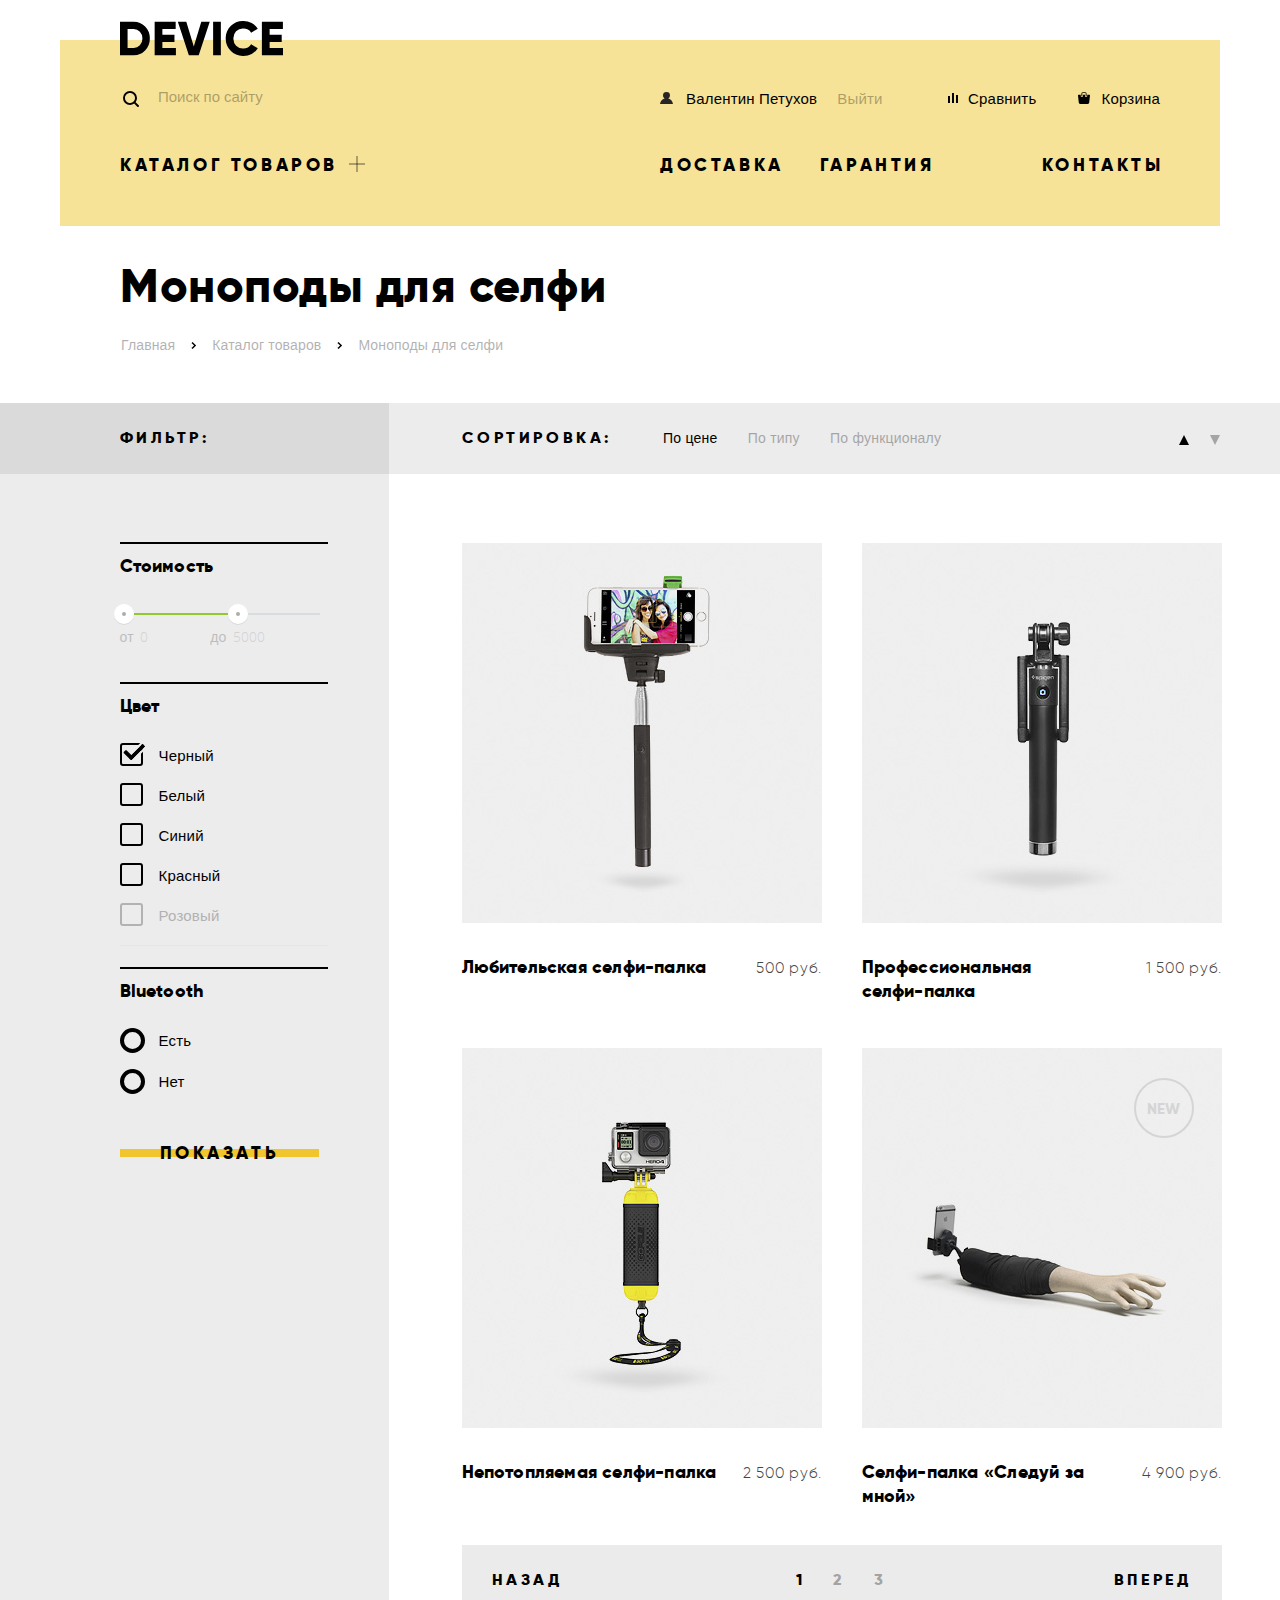
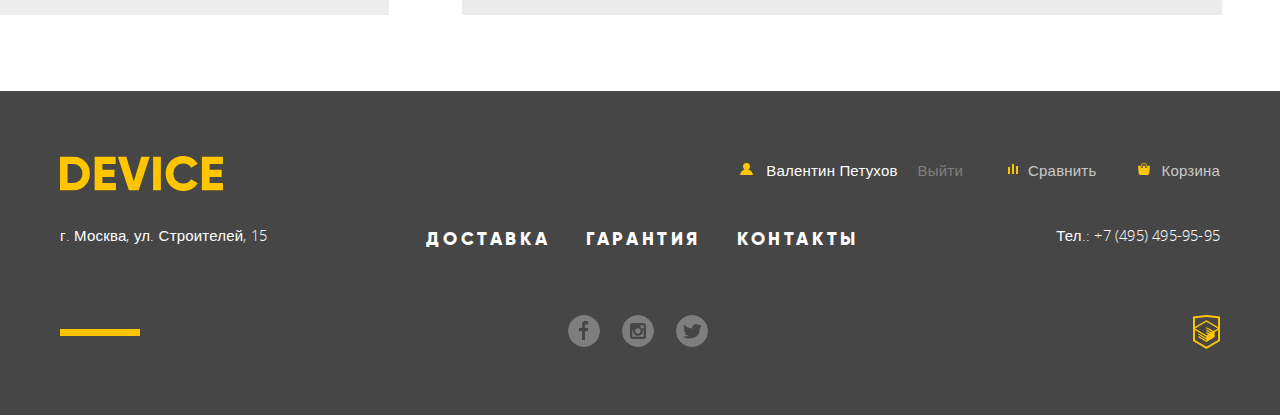
==== commit 54c7a836: "fixes" ====
--- a/catalog.html
+++ b/catalog.html
@@ -4,7 +4,7 @@
         <meta charset="utf-8">
         <title>HTML Academy: Девайс</title>
         <link href="css/normalize.css" rel="stylesheet">
-        <link href="css/style.min.css" rel="stylesheet">
+        <link href="css/style.css" rel="stylesheet">
     </head>
     <body class="catalog-page">
         <header class="main-header container">
@@ -74,7 +74,10 @@
                         <form action="https://htmlacademy.ru/echo">
                             <h3 class="text-desc">Стоимость</h3>
                             <div class="range-wrapper">
-                                <div class="range-line"></div>
+                                <div class="range-line">
+                                    <button type="button" class="range-button range-button-from"></button>
+                                    <button type="button" class="range-button range-button-to"></button>
+                                </div>
                                 <div class="range-output">
                                     <span>от</span>
                                     <input type="number" placeholder="0">
@@ -138,8 +141,12 @@
                                 <a href="#">По функционалу</a>
                             </div>
                             <div class="sorting-direction">
-                                <a href="#" class="direction direction-top active"></a>
-                                <a href="#" class="direction direction-bottom"></a>
+                                <a href="#" class="direction direction-top active">
+                                    <span class="visually-hidden">по возрастанию</span>
+                                </a>
+                                <a href="#" class="direction direction-bottom">
+                                    <span class="visually-hidden">по убыванию</span>
+                                </a>
                             </div>
                         </div>
 
@@ -170,7 +177,7 @@
                                     <img src="img/item/item-2-jpg.jpg" width="360" height="380" alt="Профессиональная селфи-палка">
                                 </div>
                                 <div class="item-desc">
-                                    <h3 class="text-desc">Профессиональная селфи-палка</h3>
+                                    <h3 class="text-desc">Профессиональная<br>селфи-палка</h3>
                                     <span class="price">1 500 руб.</span>
                                 </div>
                             </li>
@@ -206,7 +213,7 @@
                             </li>
                         </ul>
                         <ul class="text-desc-upper pagination">
-                            <li class="prev-page"><a href="#">Назад</a></li>
+                            <li class="prev-page"><a class="active" href="#">Назад</a></li>
                             <li><a class="active" href="#">1</a></li>
                             <li><a href="#">2</a></li>
                             <li><a href="#">3</a></li>
@@ -217,7 +224,7 @@
             </div>
             <footer class="main-footer">
                 <div class="footer-top container">
-                    <a class="logo">
+                    <a href="index.html" class="logo">
                         <img src="img/device-yellow.svg" width="163" height="35" alt="DEVICE">
                     </a>
                     <div class="profile-actions footer-actions">
@@ -242,7 +249,9 @@
                         <li><a href="#" class="insta" target="_blank">insta</a></li>
                         <li><a href="#" class="twitter" target="_blank">twitter</a></li>
                     </ul>
-                    <a href="https://htmlacademy.ru/" target="_blank" class="development"></a>
+                    <a href="https://htmlacademy.ru/" target="_blank" class="development">
+                        <span class="visually-hidden">Разработчик - HTML Academy</span>
+                    </a>
                 </div>
             </footer>
         </main>
--- a/css/style.css
+++ b/css/style.css
@@ -0,0 +1,1901 @@
+@font-face {
+    font-family: 'Open Sans Light';
+    font-style: normal;
+    font-weight: normal;
+    src: local('OpenSans-Light'),
+        url('../fonts/opensans-light.woff2') format('woff2'),
+        url('../fonts/opensans-light.woff') format('woff');
+}
+
+@font-face {
+    font-family: 'Gilroy ExtraBold';
+    font-style: normal;
+    font-weight: normal;
+    src: local('Gilroy-ExtraBold'),
+        url('../fonts/gilroyextrabold-webfont.woff2') format('woff2'),
+        url('../fonts/gilroyextrabold-webfont.woff') format('woff');
+}
+
+@font-face {
+    font-family: 'Gilroy Light';
+    font-style: normal;
+    font-weight: normal;
+    src: local('Gilroy-ExtraBold'),
+        url('../fonts/gilroylight-webfont.woff2') format('woff2'),
+        url('../fonts/gilroylight-webfont.woff') format('woff');
+}
+
+html {
+    -webkit-box-sizing: border-box;
+            box-sizing: border-box;
+}
+
+*, *::before, *::after {
+    -webkit-box-sizing: inherit;
+            box-sizing: inherit;
+}
+
+body {
+    min-width: 1180px;
+    margin: 0;
+    padding: 0;
+
+    font-family: "Open Sans Light", Arial, sans-serif;
+    font-size: 15px;
+    line-height: 30px;
+    letter-spacing: 0.2px;
+    color: #000000;
+
+    background-color: #ffffff;
+}
+
+.visually-hidden:not(:focus):not(:active),
+input[type="checkbox"].visually-hidden,
+input[type="radio"].visually-hidden {
+  position: absolute;
+
+  width: 1px;
+  height: 1px;
+  margin: -1px;
+  border: 0;
+  padding: 0;
+
+  white-space: nowrap;
+
+  -webkit-clip-path: inset(100%);
+
+          clip-path: inset(100%);
+  clip: rect(0 0 0 0);
+  overflow: hidden;
+}
+
+.container {
+    width: 1160px;
+    margin: 0 auto;
+    /* padding: 0 10px; */
+}
+
+
+.text-desc {
+    font-family: "Gilroy ExtraBold", Arial, sans-serif;
+    font-size: 18px;
+    line-height: 24px;
+}
+
+
+.text-desc-upper,
+.btn {
+    font-family: "Gilroy ExtraBold", Arial, sans-serif;
+    font-size: 18px;
+    letter-spacing: 3.6px;
+    line-height: 24px;
+    color: inherit;
+
+    text-decoration: none;
+    text-transform: uppercase;
+}
+
+.btn {
+    display: inline-block;
+    padding: 0 44px;
+    vertical-align: middle;
+
+    text-align: center;
+    line-height: 40px;
+    background-color: transparent;
+    background-image: -webkit-linear-gradient(transparent 16px, #f0c52e 16px, #f0c52e 24px, transparent 24px);
+    background-image: -o-linear-gradient(transparent 16px, #f0c52e 16px, #f0c52e 24px, transparent 24px);
+    background-image: linear-gradient(transparent 16px, #f0c52e 16px, #f0c52e 24px, transparent 24px);
+
+    border: none;
+}
+
+.btn:hover,
+.btn:focus {
+    background-color: #f0c52e;
+    outline: none;
+}
+
+.btn:active {
+    color: rgba(0, 0, 0, 0.3);
+}
+
+.title {
+    position: relative;
+    margin: 83px 19px 19px 0px;
+    font-family: "Gilroy ExtraBold", Arial, sans-serif;
+    font-size: 47px;
+    line-height: 56px;
+    letter-spacing: 0.5px;
+}
+
+.title::before {
+    content: "";
+
+    position: absolute;
+    top: -44px;
+    left: 0px;
+    width: 100px;
+    height: 7px;
+    background-color: #ffffff;
+}
+
+.icon {
+    position: relative;
+}
+
+.icon::before {
+    content: "";
+    position: absolute;
+    top: 0;
+    bottom: 0;
+
+    display: inline-block;
+    width: 13px;
+    height: 13px;
+    margin: auto 0;
+    vertical-align: top;
+
+    background-position: center;
+    background-repeat: no-repeat;
+}
+
+.new {
+    position: relative;
+}
+
+.new::before {
+    content: "NEW";
+
+    position: absolute;
+    top: 30px;
+    right: 28px;
+    z-index: 10;
+
+    width: 60px;
+    height: 60px;
+
+    font-family: "Gilroy ExtraBold", Arial, sans-serif;
+    line-height: 60px;
+    text-align: center;
+    color: black;
+
+    border: 2px solid black;
+    border-radius: 50%;
+
+    opacity: 0.1;
+}
+
+.column {
+    width: 50%;
+}
+
+.column-right {
+    width: 50%;
+    padding-left: 20px;
+}
+
+.main-header {
+    position: relative;
+    min-height: 186px;
+    padding: 21px 60px 48px;
+    background-image: -webkit-linear-gradient(#ffffff 40px, #F7E397 40px);
+    background-image: -o-linear-gradient(#ffffff 40px, #F7E397 40px);
+    background-image: linear-gradient(#ffffff 40px, #F7E397 40px);
+}
+
+.main-header ul {
+    margin: 0;
+    padding: 0;
+    list-style: none;
+}
+
+.main-header a {
+    color: #000000;
+    text-decoration: none;
+}
+
+.main-header a[href]:hover{
+    opacity: 0.6;
+}
+
+.main-header a[href]:focus:not(:active) {
+    opacity: 0.6;
+    outline: none;
+    text-decoration: underline;
+}
+
+.main-header a[href]:active {
+    opacity: 0.3;
+}
+
+.main-header .logo {
+    display: inline-block;
+    vertical-align: top;
+    margin-bottom: 6px;
+}
+
+.header-actions {
+    display: -webkit-box;
+    display: -ms-flexbox;
+    display: flex;
+}
+
+.search {
+    position: relative;
+    display: -webkit-box;
+    display: -ms-flexbox;
+    display: flex;
+    margin-right: 140px;
+}
+
+.search input {
+    -webkit-box-flex: 1;
+        -ms-flex-positive: 1;
+            flex-grow: 1;
+    padding-left: 38px;
+
+    height: 49px;
+    line-height: 49px;
+
+    background-color: transparent;
+    background-image: url("../img/icons/search.svg");
+    background-repeat: no-repeat;
+    background-position: 3px 19px;
+    border: none;
+}
+
+.search input:focus {
+    outline: none;
+}
+
+.search input::-webkit-input-placeholder {
+    color: #000000;
+    opacity: 0.3;
+}
+
+.search input:-ms-input-placeholder {
+    color: #000000;
+    opacity: 0.3;
+}
+
+.search input::-ms-input-placeholder {
+    color: #000000;
+    opacity: 0.3;
+}
+
+.search input::placeholder {
+    color: #000000;
+    opacity: 0.3;
+}
+
+.search input:hover::-webkit-input-placeholder,
+.search input:focus::-webkit-input-placeholder {
+    color: #000000;
+    opacity: 0.6;
+}
+
+.search input:hover:-ms-input-placeholder,
+.search input:focus:-ms-input-placeholder {
+    color: #000000;
+    opacity: 0.6;
+}
+
+.search input:hover::-ms-input-placeholder,
+.search input:focus::-ms-input-placeholder {
+    color: #000000;
+    opacity: 0.6;
+}
+
+.search input:hover::placeholder,
+.search input:focus::placeholder {
+    color: #000000;
+    opacity: 0.6;
+}
+
+.search button {
+    display: none;
+    line-height: 45px;
+    padding: 0 21px;
+    background-color: transparent;
+    border: 2px solid #000000;
+}
+
+.search button:hover,
+.search button:focus {
+    color: #ffffff;
+
+    background-color: #000000;
+    outline: none;
+}
+
+.search button:active {
+    color: rgba(255, 255, 255, 0.3);
+}
+
+.search input:focus + button,
+.search button:hover,
+.search button:focus {
+    display: inline-block;
+    vertical-align: top;
+}
+
+.search input:focus + button::before,
+.search button:hover::before,
+.search button:focus::before {
+    content: "";
+    position: absolute;
+    right: 0;
+    bottom: 0;
+    width: 100%;
+
+    border: 1px solid black;
+}
+
+.profile-actions {
+    display: -webkit-box;
+    display: -ms-flexbox;
+    display: flex;
+    padding: 12px 0 12px 20px;
+}
+
+.profile-actions a {
+    color: #000000;
+    margin-left: 39px;
+    padding-left: 26px;
+}
+
+.profile-actions .out {
+    opacity: 0.3;
+    margin-right: auto;
+    margin-left: 0px;
+    padding-left: 0px;
+}
+
+.profile-actions .enter {
+    margin-right: auto;
+    margin-left: 0;
+}
+
+.catalog-page .enter {
+    margin-right: 20px;
+    white-space: nowrap;
+    margin-left: 0;
+}
+
+.profile-actions .enter::before {
+    top: -3px;
+    left: 0px;
+    background-image: url("../img/icons/user.svg")
+}
+
+.profile-actions .compare::before {
+    top: -2px;
+    left: 4px;
+    background-image: url("../img/icons/compare.svg")
+}
+
+.profile-actions .cart::before {
+    top: -3px;
+    left: 2px;
+    background-image: url("../img/icons/cart.svg")
+}
+
+.main-header .main-nav {
+    display: -webkit-box;
+    display: -ms-flexbox;
+    display: flex;
+    padding-top: 27px;
+
+    line-height: 24px;
+}
+
+.main-nav .expanded-menu {
+    position: absolute;
+    z-index: 1;
+    left: 0;
+    display: none;
+    width: 100%;
+
+    padding: 26px 61px 39px 60px;
+
+    background-color: #F7E397;
+}
+
+.menu-toggle {
+    display: inline-block;
+    vertical-align: top;
+}
+
+.menu-toggle:hover .expanded-menu {
+    display: -webkit-box;
+    display: -ms-flexbox;
+    display: flex;
+}
+
+.menu-toggle:focus-within .expanded-menu {
+    display: -webkit-box;
+    display: -ms-flexbox;
+    display: flex;
+}
+
+.menu-toggle > a {
+    position: relative;
+    padding-right: 30px;
+}
+
+.menu-toggle > a::before,
+.menu-toggle > a::after {
+    content: "";
+    position: absolute;
+    top: 8px;
+    right: 3px;
+    width: 16px;
+    height: 2px;
+    background-color: #000000;
+    opacity: 0.3;
+}
+
+.menu-toggle > a::after {
+    -webkit-transform: rotate(90deg);
+        -ms-transform: rotate(90deg);
+            transform: rotate(90deg);
+}
+
+.expanded-menu > li {
+    margin-right: 60px;
+}
+
+.expanded-menu li {
+    padding-bottom: 6px;
+}
+
+.main-header .site-nav {
+    display: -webkit-box;
+    display: -ms-flexbox;
+    display: flex;
+    padding-left: 20px;
+}
+
+.site-nav li {
+    margin-right: 36px;
+}
+
+.site-nav li:last-child {
+    margin-right: -3.6px;
+    margin-left: auto;
+}
+
+
+.main-slider {
+    position: relative;
+    margin-bottom: 83px;
+
+    background-image: -webkit-linear-gradient(#F7E397 113px, #ffffff 113px);
+
+    background-image: -o-linear-gradient(#F7E397 113px, #ffffff 113px);
+
+    background-image: linear-gradient(#F7E397 113px, #ffffff 113px);
+}
+
+.main-slider ul {
+    margin: 0;
+    padding: 0;
+
+    list-style: none;
+}
+
+.img-container {
+    display: -webkit-box;
+    display: -ms-flexbox;
+    display: flex;
+    padding-right: 15px;
+    padding-bottom: 20px;
+}
+
+.img-container img {
+    margin: auto auto;
+}
+
+.main-slider .slide {
+    display: none;
+}
+
+input[name="main-slider"]:checked ~ .slide {
+    display: -webkit-box;
+    display: -ms-flexbox;
+    display: flex;
+}
+
+.main-slider label {
+    position: absolute;
+    top: 329px;
+    right: 93px;
+    display: block;
+    width: 13px;
+    height: 13px;
+    border: 1px solid #000000;
+    border-radius: 50%;
+}
+
+.main-slider label[for="selfie-stick"] {
+    right: 159px;
+}
+
+.main-slider label[for="fitness-bracelet"] {
+    right: 126px;
+}
+
+.main-slider input[type="radio"]:checked + label::before {
+    content: "";
+    position: absolute;
+    top: 3px;
+    right: 3px;
+    display: block;
+    width: 5px;
+    height: 5px;
+    border: 1px solid #000000;
+    border-radius: 50%;
+}
+
+.slide::before {
+    position: absolute;
+    top: -10px;
+    right: 65px;
+    width: 166px;
+    height: 131px;
+
+    font-family: "Gilroy ExtraBold", Arial, sans-serif;
+    font-size: 179px;
+    line-height: 179px;
+    color: white;
+}
+
+.slide-1::before {
+    content: "01";
+}
+
+.slide-2::before {
+    content: "02";
+}
+
+.slide-3::before {
+    content: "03";
+}
+
+.slide .btn {
+    margin: 27px 0;
+}
+
+.slide table {
+    margin: 20px 0px;
+}
+
+.slide th {
+    padding: 3px 0px;
+    font-size: 13px;
+    font-weight: normal;
+}
+
+.slide td {
+    padding: 8px 74px 8px 0px;
+    font-family:  "Gilroy Light", Arial, sans-serif;
+    font-size: 36px;
+    letter-spacing: 0.4px;
+}
+
+.categories-container {
+    margin-bottom: 60px;
+}
+
+.categories {
+    display: -webkit-box;
+    display: -ms-flexbox;
+    display: flex;
+    -webkit-box-pack: justify;
+        -ms-flex-pack: justify;
+            justify-content: space-between;
+    margin: 0;
+    padding: 0;
+
+    flex-wrap: wrap;
+    list-style: none;
+}
+
+.categories a {
+    text-decoration: none;
+    color: #000000;
+}
+
+.categories li {
+    width: 160px;
+}
+
+.categories .category {
+    display: -webkit-box;
+    display: -ms-flexbox;
+    display: flex;
+    width: 100%;
+    height: 160px;
+    margin-bottom: 33px;
+
+    background-color: #F7E296;
+}
+
+.categories a:hover .category,
+.categories a:focus .category {
+    background-color: #F0C62A;
+}
+
+.categories a:focus {
+    outline: none;
+}
+
+.categories a:active img,
+.categories a:active b {
+    opacity: 0.3;
+}
+
+.category img {
+    margin: auto;
+}
+
+.categories b {
+    display: block;
+}
+
+
+.services {
+    min-height: 409px;
+    margin-bottom: 94px;
+    background-image: -webkit-linear-gradient(#ffffff 121px, #e5e5e5 121px);
+    background-image: -o-linear-gradient(#ffffff 121px, #e5e5e5 121px);
+    background-image: linear-gradient(#ffffff 121px, #e5e5e5 121px);
+}
+
+.services .container {
+    padding-top: 100px;
+}
+
+.services-slider {
+    position: relative;
+    margin: 0;
+    padding: 0;
+    list-style: none;
+}
+
+.services-slider::after {
+    content: "";
+    position: absolute;
+    top: -79px;
+    left: 277px;
+    width: 7px;
+    height: 319px;
+    background-color: #000000;
+}
+
+.services-slider li {
+    width: 278px;
+    margin-bottom: 25px;
+}
+
+.services-slider .btn {
+    width: 160px;
+    padding: 0;
+}
+
+.services-slide {
+    position: absolute;
+    top: -92px;
+    right: 0;
+    left: 401px;
+    display: none;
+    min-height: 280px;
+}
+
+.services-slide::after {
+    content: "";
+    position: absolute;
+    top: 98px;
+    right: 30px;
+    width: 171px;
+    height: 194px;
+    background-repeat: no-repeat;
+}
+
+.slide-delivery::after {
+    background-image: url("../img/services/delivery.svg")
+}
+
+.slide-warranty::after {
+    background-image: url("../img/services/warranty.svg")
+}
+
+.slide-credit::after {
+    background-image: url("../img/services/credit.svg")
+}
+
+.services-slide p {
+    width: 436px;
+    margin: 27px 0px;
+}
+
+input[name="services"]:checked + label {
+    display: block;
+    width: 100%;
+    text-align: left;
+    color: #f7e184;
+
+    background-image: none;
+    background-color: #000000;
+}
+
+input[name="services"]:checked + label .btn {
+    background-image: none;
+    background-color: #000000;
+}
+
+input[name="services"]:checked + label .btn:active {
+    color: #f7e184;
+}
+
+input[name="services"]:checked ~ .services-slide {
+    display: block;
+}
+
+.brands {
+    margin-bottom: 49px;
+}
+
+.brands-list {
+    display: -webkit-box;
+    display: -ms-flexbox;
+    display: flex;
+    -webkit-box-pack: justify;
+        -ms-flex-pack: justify;
+            justify-content: space-between;
+    margin: 0;
+    padding: 0;
+
+    flex-wrap: wrap;
+    list-style: none;
+}
+
+.brand-color {
+    display: none;
+}
+
+.brands-item a:focus {
+outline: none;
+}
+
+.brands-item a:hover .brand-grey,
+.brands-item a:focus .brand-grey {
+    display: none;
+}
+
+.brands-item a:hover .brand-color,
+.brands-item a:focus .brand-color {
+    display: inline;
+}
+
+.info {
+    display: -webkit-box;
+    display: -ms-flexbox;
+    display: flex;
+}
+
+.info .title {
+    margin-bottom: 40px;
+}
+
+.info .title::before {
+    top: -49px;
+
+    width: 80px;
+
+    background-color: #000000;
+}
+
+.info p {
+    margin: 29px 0;
+
+    color: #464646;
+}
+
+.about-us p {
+    width: 475px;
+}
+
+.info-list {
+    margin: 71px 0 49px;
+    padding-left: 36px;
+
+    font-family: "Gilroy ExtraBold", Arial, sans-serif;
+    font-size: 16px;
+
+    list-style: none;
+}
+
+.info-list li {
+    padding-bottom: 10px;
+}
+
+.info-list li::before {
+    top: -10px;
+    left: -34px;
+    width: 8px;
+    height: 8px;
+
+    border: 2px solid #e6e6e6;
+    border-radius: 50%;
+}
+
+.about-us .btn {
+    padding: 0 20px 0 23px;
+}
+
+.info .map {
+    display: block;
+    margin: 37px 0 59px;
+
+    cursor: pointer;
+}
+
+.contacts .btn {
+    padding: 0 38px 0 41px;
+}
+
+.main-footer {
+    margin-top: 81px;
+    padding: 65px 0;
+
+    color: #ffffff;
+    background-color: #464646;
+}
+
+.main-footer .logo[href]:hover,
+.main-footer .logo[href]:focus {
+    opacity: 0.6;
+}
+
+.main-footer .logo[href]:active {
+    opacity: 0.3;
+}
+
+.main-footer a {
+    color: inherit;
+    text-decoration: none;
+}
+
+.main-footer a:focus:not(:active) {
+    outline: none;
+    text-decoration: underline;
+}
+
+.footer-top {
+    display: -webkit-box;
+    display: -ms-flexbox;
+    display: flex;
+    -webkit-box-pack: justify;
+        -ms-flex-pack: justify;
+            justify-content: space-between;
+    margin-bottom: 20px;
+}
+
+.footer-actions {
+    padding: 0;
+}
+
+.footer-actions span {
+    opacity: 0.7;
+}
+
+.footer-actions a:hover span{
+    opacity: 1;
+}
+
+.footer-actions a:hover::before {
+    opacity: 0.6;
+}
+
+.footer-actions a:active span,
+.footer-actions a:active::before {
+    opacity: 0.3;
+}
+
+.footer-actions .enter::before {
+    top: -20px;
+    left: 0px;
+
+    background-image: url("../img/icons/user-yellow.svg")
+}
+
+.footer-actions .compare::before {
+    top: -19px;
+    left: 4px;
+
+    background-image: url("../img/icons/compare-yellow.svg")
+}
+
+.footer-actions .cart::before {
+    top: -20px;
+    left: 2px;
+
+    background-image: url("../img/icons/cart-yellow.svg")
+}
+
+.footer-middle{
+    display: -webkit-box;
+    display: -ms-flexbox;
+    display: flex;
+    -webkit-box-pack: justify;
+        -ms-flex-pack: justify;
+            justify-content: space-between;
+}
+
+.main-footer address {
+    font-style: normal;
+}
+
+.footer-middle .site-nav {
+    display: -webkit-box;
+    display: -ms-flexbox;
+    display: flex;
+
+    margin: 0;
+    margin-right: 42px;
+    padding: 0;
+
+    list-style: none;
+}
+
+.site-nav a {
+    vertical-align: bottom;
+}
+
+.site-nav a:hover,
+.site-nav a:focus {
+    opacity: 0.6;
+}
+
+.site-nav a:active {
+    opacity: 0.3;
+}
+
+.footer-bottom {
+    display: -webkit-box;
+    display: -ms-flexbox;
+    display: flex;
+    margin-top: 64px;
+}
+
+.footer-bottom::before {
+    width: 80px;
+    height: 7px;
+
+    background-color: #ffc600;
+}
+
+.socials {
+    display: -webkit-box;
+    display: -ms-flexbox;
+    display: flex;
+    margin: 0 auto;
+    padding: 0;
+
+    list-style: none;
+}
+
+.socials li {
+    margin-left: 22px;
+}
+
+.socials a {
+    display: block;
+    width: 32px;
+    height: 32px;
+
+    font-size: 0px;
+
+    background-repeat: no-repeat;
+    opacity: 0.3;
+    border-radius: 50%;
+}
+
+.socials a:hover,
+.socials a:focus {
+    opacity: 0.6;
+}
+
+.socials a:focus {
+    -webkit-box-shadow: 0 0 3px 1px #ffc600;
+            box-shadow: 0 0 3px 1px #ffc600;
+}
+
+.socials a:active {
+    opacity: 0.1;
+}
+
+.socials .fb {
+    background-image: url("../img/icons/fb.svg");
+}
+
+.socials .insta {
+    background-image: url("../img/icons/inst.svg");
+}
+
+.socials .twitter {
+    background-image: url("../img/icons/tw.svg");
+}
+
+.development {
+    width: 27px;
+    height: 35px;
+    background-image: url("../img/icons/logo-htmlacademy.svg");
+    background-repeat: no-repeat;
+}
+
+.development:hover,
+.development:focus {
+    opacity: 0.6;
+}
+
+.development:active {
+    opacity: 0.3;
+}
+
+
+.catalog-main a {
+    text-decoration: none;
+}
+
+.catalog-main .title {
+    margin: 33px 60px 15px;
+}
+
+.catalog-main .title:before {
+    display: none;
+}
+
+.breadcrumbs {
+    display: -webkit-box;
+    display: -ms-flexbox;
+    display: flex;
+    margin: 0 61px 43px;
+    padding: 0;
+
+    list-style: none;
+}
+
+.breadcrumbs li {
+    margin-right: 37px;
+}
+
+.breadcrumbs li:not(:first-child)::before {
+    top: 1px;
+    left: -23px;
+    width: 5px;
+    height: 5px;
+    border-radius: 100% 0 0 0;
+    background-color: transparent;
+    -webkit-box-shadow: 1px 1px 0 1px #000000;
+            box-shadow: 1px 1px 0 1px #000000;
+    -webkit-transform: rotate(-45deg) scale(0.73);
+        -ms-transform: rotate(-45deg) scale(0.73);
+            transform: rotate(-45deg) scale(0.73);
+}
+
+.breadcrumbs a {
+    font-size: 14px;
+    line-height: 24px;
+    color: #000000;
+    letter-spacing: 0.14px;
+    opacity: 0.3;
+}
+
+.breadcrumbs a:hover,
+.breadcrumbs a:focus {
+    opacity: 0.6;
+    outline: none;
+}
+
+.breadcrumbs a:active {
+    opacity: 0.1;
+}
+
+.filter-catal-wrapper {
+    display: -webkit-box;
+    display: -ms-flexbox;
+    display: flex;
+}
+
+.filter-catal-wrapper .text-desc-upper {
+    font-size: 16px;
+    line-height: 71px;
+}
+
+.filter-wrapper {
+    display: -webkit-box;
+    display: -ms-flexbox;
+    display: flex;
+    -webkit-box-pack: end;
+        -ms-flex-pack: end;
+            justify-content: flex-end;
+    -webkit-box-flex: 1;
+        -ms-flex-positive: 1;
+            flex-grow: 1;
+
+    background-color: #ECECEC;
+    background-image: -webkit-linear-gradient(#DADADA 71px, #ECECEC 71px);
+    background-image: -o-linear-gradient(#DADADA 71px, #ECECEC 71px);
+    background-image: linear-gradient(#DADADA 71px, #ECECEC 71px);
+}
+
+.filter {
+    width: 330px;
+    padding: 0px 61px;
+}
+
+.filter h2 {
+    margin: 0;
+    margin-bottom: 68px;
+
+    white-space: nowrap;
+}
+
+.filter h3 {
+    margin: 0;
+    margin-bottom: 16px;
+
+    line-height: 45px;
+
+    border-top: 2px solid black;
+}
+
+.filter .range-wrapper {
+    margin: 16px 0;
+    padding: 8px 0 14px;
+}
+
+.filter .range-line {
+    position: relative;
+    width: 200px;
+    height: 2px;
+    margin-bottom: 7px;
+    background-image: -webkit-linear-gradient(left, #91c92f 110px, #D8DDDF 110px);
+    background-image: -o-linear-gradient(left, #91c92f 110px, #D8DDDF 110px);
+    background-image: linear-gradient(to right, #91c92f 110px, #D8DDDF 110px);
+}
+
+.range-button {
+    content: "";
+    position: absolute;
+    top: 50%;
+    left: -3%;
+    -webkit-transform: translateY(-50%);
+        -ms-transform: translateY(-50%);
+            transform: translateY(-50%);
+    display: block;
+    width: 20px;
+    height: 20px;
+    padding: 0;
+
+    background-color: #ACADAD;
+    border: 8px solid #ffffff;
+    border-radius: 50%;
+    box-shadow: 0px 1px #D9D9D9;
+}
+
+.range-button-to {
+    left: 54%
+}
+
+.range-button:focus:not(:active) {
+    outline: none;
+    box-shadow: 0 0 3px 1px #ffc600;
+}
+
+.range-button:active {
+    width: 22px;
+    height: 22px;
+
+    border: 9px solid #ffffff;
+    outline: none;
+
+}
+
+.range-output input {
+    width: 68px;
+    background-color: transparent;
+    border: none;
+}
+
+.range-output input,
+.range-output span {
+    font-size: 14px;
+    line-height: 24px;
+    opacity: 0.2;
+}
+
+.filter .checkbox-wrapper {
+    margin-bottom: 21px;
+    border-bottom: 1px solid #E6E6E6;
+}
+
+.color-checkbox{
+    position: relative;
+
+    display: block;
+    margin-bottom: 19px;
+    padding-left: 39px;
+
+    line-height: 21px;
+}
+
+.color-checkbox input[type="checkbox"] + .checkbox-indicator {
+    position: absolute;
+    top: -2px;
+    left: 0;
+
+    width: 23px;
+    height: 23px;
+
+    border: 2px solid #000000;
+    border-radius: 3px;
+}
+
+.color-checkbox input[type="checkbox"]:hover + .checkbox-indicator {
+    border: 2px solid #5E5E5E;
+}
+
+.color-checkbox input[type="checkbox"]:focus + .checkbox-indicator {
+    outline: none;
+    -webkit-box-shadow: 0 0 3px 1px #ffc600;
+            box-shadow: 0 0 3px 1px #ffc600;
+}
+
+.color-checkbox input[type="checkbox"]:checked + .checkbox-indicator::after {
+  content: "";
+
+  position: absolute;
+  top: 8px;
+  left: 1px;
+
+  width: 11px;
+  height: 4px;
+  -webkit-transform: rotate(45deg);
+      -ms-transform: rotate(45deg);
+          transform: rotate(45deg);
+
+  background-color: #000000;
+  border-radius: 1px;
+}
+
+.color-checkbox input[type="checkbox"]:checked + .checkbox-indicator::before {
+        content: "";
+
+        position: absolute;
+        top: 5px;
+        left: 5px;
+
+        width: 20px;
+        height: 4px;
+        -webkit-transform: rotate(-45deg);
+            -ms-transform: rotate(-45deg);
+                transform: rotate(-45deg);
+
+        background-color: #000000;
+        border-radius: 1px;
+        outline: 2px solid #ECECEC;
+  }
+
+  .color-checkbox input[type="checkbox"]:hover + .checkbox-indicator::before,
+  .color-checkbox input[type="checkbox"]:hover + .checkbox-indicator::after {
+    background-color: #5E5E5E;
+}
+
+.color-checkbox input[type="checkbox"]:disabled + .checkbox-indicator {
+    border: 2px solid #B1B2B2;
+}
+
+.color-checkbox input[type="checkbox"]:disabled + .checkbox-indicator::before,
+.color-checkbox input[type="checkbox"]:disabled + .checkbox-indicator::after {
+    background-color: #B1B2B2;
+}
+
+.color-checkbox input[type="checkbox"]:disabled ~ .color {
+    color: #B1B2B2;
+}
+
+  .filter .radio-wrapper {
+      margin-bottom: 41px;
+  }
+
+  .bluetooth-radio{
+    position: relative;
+
+    display: block;
+    margin-bottom: 20px;
+    padding-left: 39px;
+
+    line-height: 21px;
+}
+
+.bluetooth-radio input[type="radio"] + .radio-indicator {
+    position: absolute;
+    top: -2px;
+    left: 0;
+
+    width: 25px;
+    height: 25px;
+
+    border: 4px solid #000000;
+    border-radius: 50%;
+}
+
+.bluetooth-radio input[type="radio"]:checked + .radio-indicator::before {
+    content: "";
+
+    position: absolute;
+    top: 4px;
+    left: 4px;
+
+    width: 9px;
+    height: 9px;
+
+    background-color: #000000;
+    border-radius: 50%;
+}
+
+.bluetooth-radio input[type="radio"]:hover + .radio-indicator {
+    border: 4px solid #5E5E5E;
+}
+
+.bluetooth-radio input[type="radio"]:hover + .radio-indicator:before {
+    background-color: #5E5E5E;
+}
+
+.bluetooth-radio input[type="radio"]:focus + .radio-indicator {
+    -webkit-box-shadow: 0 0 4px 2px #ffc600;
+            box-shadow: 0 0 4px 2px #ffc600;
+          }
+
+  .filter .btn {
+    padding: 0 40px;
+  }
+
+.catal-wrapper {
+      display: -webkit-box;
+      display: -ms-flexbox;
+      display: flex;
+      -webkit-box-pack: start;
+          -ms-flex-pack: start;
+              justify-content: flex-start;
+      -webkit-box-flex: 1;
+          -ms-flex-positive: 1;
+              flex-grow: 1;
+
+      background-image: -webkit-linear-gradient(#ECECEC 71px, #ffffff 71px);
+
+      background-image: -o-linear-gradient(#ECECEC 71px, #ffffff 71px);
+
+      background-image: linear-gradient(#ECECEC 71px, #ffffff 71px)
+  }
+
+.catalog {
+      width: 833px;
+      padding-left: 73px;
+  }
+
+.sorting {
+    display: -webkit-box;
+    display: -ms-flexbox;
+    display: flex;
+
+    margin-bottom: 69px;
+}
+
+.sorting .text-desc-upper {
+    max-width: 202px;
+
+    white-space: nowrap;
+}
+
+.sorting-selection {
+    margin-left: 25px;
+
+    white-space: nowrap;
+}
+
+.sorting a {
+    margin-left: 26px;
+
+    font-size: 14px;
+    line-height: 71px;
+    color: #000000;
+    opacity: 0.3;
+}
+
+.sorting a:hover,
+.sorting a:focus {
+    opacity: 0.6;
+    outline: none;
+}
+
+.sorting a:focus:not(:active) {
+    text-decoration: underline;
+}
+
+.sorting a:active,
+.sorting a.active {
+    opacity: 1;
+}
+
+.sorting-direction {
+    display: inline;
+    margin-left: auto;
+    padding-top: 21px;
+
+    white-space: nowrap;
+}
+
+.sorting-direction .direction {
+    position: relative;
+
+    display: inline-block;
+    width: 12px;
+    height: 11px;
+    margin-left: 14px;
+    vertical-align: middle;
+}
+
+.sorting-direction .direction::before{
+    content: "";
+    position: absolute;
+
+    border: 5.5px solid #ffffff;
+    border-top-color: #000000;
+    border-top-width: 10px;
+    border-bottom-width: 0px;
+    border-right-color: transparent;
+    border-left-color: transparent;
+}
+
+.sorting-direction .direction-top::before {
+
+    -webkit-transform: rotate(180deg);
+
+        -ms-transform: rotate(180deg);
+
+            transform: rotate(180deg);
+}
+
+.direction:focus::before {
+    -webkit-box-shadow: 0 0 2px 1px #ffc600;
+            box-shadow: 0 0 2px 1px #ffc600;
+}
+
+.item-list {
+    display: -webkit-box;
+    display: -ms-flexbox;
+    display: flex;
+    -webkit-box-pack: justify;
+        -ms-flex-pack: justify;
+            justify-content: space-between;
+    -ms-flex-wrap: wrap;
+        flex-wrap: wrap;
+
+    margin: 0;
+    padding: 0;
+
+    list-style: none;
+}
+
+.item {
+    position: relative;
+    width: 360px;
+    min-height: 420px;
+    margin-bottom: 45px;
+}
+
+.item:focus {
+    outline: 2px solid #ffc600;
+}
+
+.item-img {
+    position: relative;
+}
+
+.item-img img {
+    vertical-align: top;
+}
+
+.item-desc {
+    display: -webkit-box;
+    display: -ms-flexbox;
+    display: flex;
+    -webkit-box-pack: justify;
+        -ms-flex-pack: justify;
+            justify-content: space-between;
+
+    padding-top: 32px;
+}
+
+.item-desc .price {
+    margin-top: -2px;
+
+    font-family: "Gilroy Light", Arial, sans-serif;
+    font-size: 15px;
+    letter-spacing: 0.8px;
+    color: #464646;
+
+    white-space: nowrap;
+}
+
+.item-desc h3 {
+    margin: 0;
+}
+
+.item .actions-overlay {
+    position: absolute;
+    top: 0;
+    bottom: 0;
+    left: 0;
+    right: 0;
+    z-index: 10;
+
+    display: none;
+
+    background-color: rgba(238, 238, 238, 0.7);
+}
+
+.item:hover .actions-overlay {
+    display: block;
+}
+
+.item:focus-within .actions-overlay {
+    display: block;
+}
+
+.actions-overlay .actions {
+    margin-top: 160px;
+
+    text-align: center;
+}
+
+.actions .to-cart {
+    margin: 15px auto;
+    padding: 0 36px;
+}
+
+.actions .to-compare {
+    display: block;
+    margin: 0 auto;
+
+    font-size: 13px;
+    line-height: 13px;
+    color: rgba(0, 0, 0, 0.5);
+}
+
+.actions .to-compare:hover,
+.actions .to-compare:focus {
+    color: #000000;
+    outline: none;
+}
+
+.actions .to-compare:focus:not(:active) {
+    text-decoration: underline;
+}
+
+.actions .to-compare:active {
+    color: rgba(0, 0, 0, 0.2);
+}
+
+.pagination {
+    display: -webkit-box;
+    display: -ms-flexbox;
+    display: flex;
+    margin: 0;
+    margin-top: -8px;
+    padding: 0;
+
+    color: #000000;
+
+    background-color: #ebebeb;
+
+    list-style: none;
+}
+
+.pagination li {
+    margin: 0;
+    margin-right: 11px;
+    margin-left: 17px;
+    padding: 0;
+}
+
+li.prev-page {
+    margin: 0;
+    margin-right: auto;
+
+}
+
+li.next-page {
+    margin: 0;
+    margin-left: auto;
+}
+
+.pagination a {
+    display: block;
+
+    line-height: 70px;
+    color: #000000;
+    opacity: 0.3;
+}
+
+li.prev-page a,
+li.next-page a {
+    padding: 0 30px;
+}
+
+.pagination a:hover,
+.pagination a:focus {
+    opacity: 0.6;
+    outline: none;
+}
+
+.pagination a:active {
+    opacity: 1;
+}
+
+.pagination a.active {
+    opacity: 1;
+}
+
+.next-page:hover,
+.prev-page:hover {
+    background-color: #d9d9d9;
+}
+
+.next-page .active:active {
+    color: rgba(0, 0, 0, 0.3);
+}
+
+.catalog-page .main-footer {
+    margin-top: 76px;
+}
+
+
+.modal {
+    display: none;
+    position: fixed;
+    top: 50%;
+    left: 0;
+    right: 0;
+    z-index: 10;
+    -webkit-transform: translateY(-50%);
+        -ms-transform: translateY(-50%);
+            transform: translateY(-50%);
+    width: 960px;
+    padding: 92px 100px;
+    margin: auto;
+
+    background-color: #ffffff;
+    -webkit-box-shadow: 0px 10px 20px 0 #04060633;
+            box-shadow: 0px 10px 20px 0 #04060633;
+}
+
+@-webkit-keyframes bounce-modal {
+    0% {
+        -webkit-transform: translateY(-2000px);
+                transform: translateY(-2000px);
+    }
+    70% {
+        -webkit-transform: translateY(-40%);
+                transform: translateY(-40%);
+    }
+    90% {
+        -webkit-transform: translateY(-55%);
+                transform: translateY(-55%);
+    }
+    100% {
+        -webkit-transform: translateY(-50%);
+                transform: translateY(-50%);
+    }
+}
+
+@keyframes bounce-modal {
+    0% {
+        -webkit-transform: translateY(-2000px);
+                transform: translateY(-2000px);
+    }
+    70% {
+        -webkit-transform: translateY(-40%);
+                transform: translateY(-40%);
+    }
+    90% {
+        -webkit-transform: translateY(-55%);
+                transform: translateY(-55%);
+    }
+    100% {
+        -webkit-transform: translateY(-50%);
+                transform: translateY(-50%);
+    }
+}
+
+.modal.show {
+    display: block;
+
+    -webkit-animation: bounce-modal 0.6s;
+
+            animation: bounce-modal 0.6s;
+}
+
+.modal-close {
+    position: absolute;
+    top: 25px;
+    right: 25px;
+
+    width: 55px;
+    height: 55px;
+    padding: 0;
+
+    font-size: 0;
+
+    background-color: #F7E397;
+    border: 0;
+    border-radius: 50%;
+
+    cursor: pointer;
+  }
+
+.modal-close:hover,
+.modal-close:focus {
+      background-color: #F0C62A;
+      outline: none;
+}
+
+.modal-close:active {
+    background-color: #FAEEC1;
+}
+
+.modal-close::before,
+.modal-close::after {
+  content: "";
+
+  position: absolute;
+  top: 27px;
+  left: 12px;
+
+  width: 30px;
+  height: 2px;
+  -webkit-transform: rotate(45deg);
+      -ms-transform: rotate(45deg);
+          transform: rotate(45deg);
+
+  border-radius: 2px;
+  background-color: #ffffff;
+}
+
+.modal-close::after {
+  -webkit-transform: rotate(-45deg);
+      -ms-transform: rotate(-45deg);
+          transform: rotate(-45deg);
+}
+
+.form-communication {
+    display: -webkit-box;
+    display: -ms-flexbox;
+    display: flex;
+    -webkit-box-pack: justify;
+        -ms-flex-pack: justify;
+            justify-content: space-between;
+    -ms-flex-wrap: wrap;
+        flex-wrap: wrap;
+}
+
+.form-communication label {
+    display: block;
+    margin-bottom: 7px;
+}
+
+.form-communication .input-wrapper {
+    margin-bottom: 33px;
+}
+
+.form-communication input {
+    width: 360px;
+    height: 50px;
+    padding: 0 20px;
+
+    line-height: 50px;
+
+    background-color: #F2F2F2;
+    border: none;
+}
+
+.form-communication input:hover {
+    background-color: #eaeaea;
+}
+
+.form-communication input:focus,
+.form-communication textarea:focus {
+    background-color: #ffffff;
+
+    border: 3px solid #f0c52e;
+    outline: none;
+}
+
+.form-communication input::-webkit-input-placeholder,
+.form-communication textarea::-webkit-input-placeholder {
+    font-size: 14px;
+    color: #46464666;
+    opacity: 0.4;
+}
+
+.form-communication input:-ms-input-placeholder,
+.form-communication textarea:-ms-input-placeholder {
+    font-size: 14px;
+    color: #46464666;
+    opacity: 0.4;
+}
+
+.form-communication input::-ms-input-placeholder,
+.form-communication textarea::-ms-input-placeholder {
+    font-size: 14px;
+    color: #46464666;
+    opacity: 0.4;
+}
+
+.form-communication input::placeholder,
+.form-communication textarea::placeholder {
+    font-size: 14px;
+    color: #46464666;
+    opacity: 0.4;
+}
+
+.form-communication textarea {
+    width: 760px;
+    height: 156px;
+    padding: 18px 20px;
+    margin-bottom: 41px;
+
+    background-color: #F2F2F2;
+
+    border: none;
+}
+
+.form-communication.submitted input:invalid,
+.form-communication.submitted textarea:invalid {
+    background-color: #f6dada;
+}
+
+.modal-map {
+    padding: 0;
+}
+
+.modal-map iframe {
+    width: 100%;
+    height: 560px;
+    border: none;
+}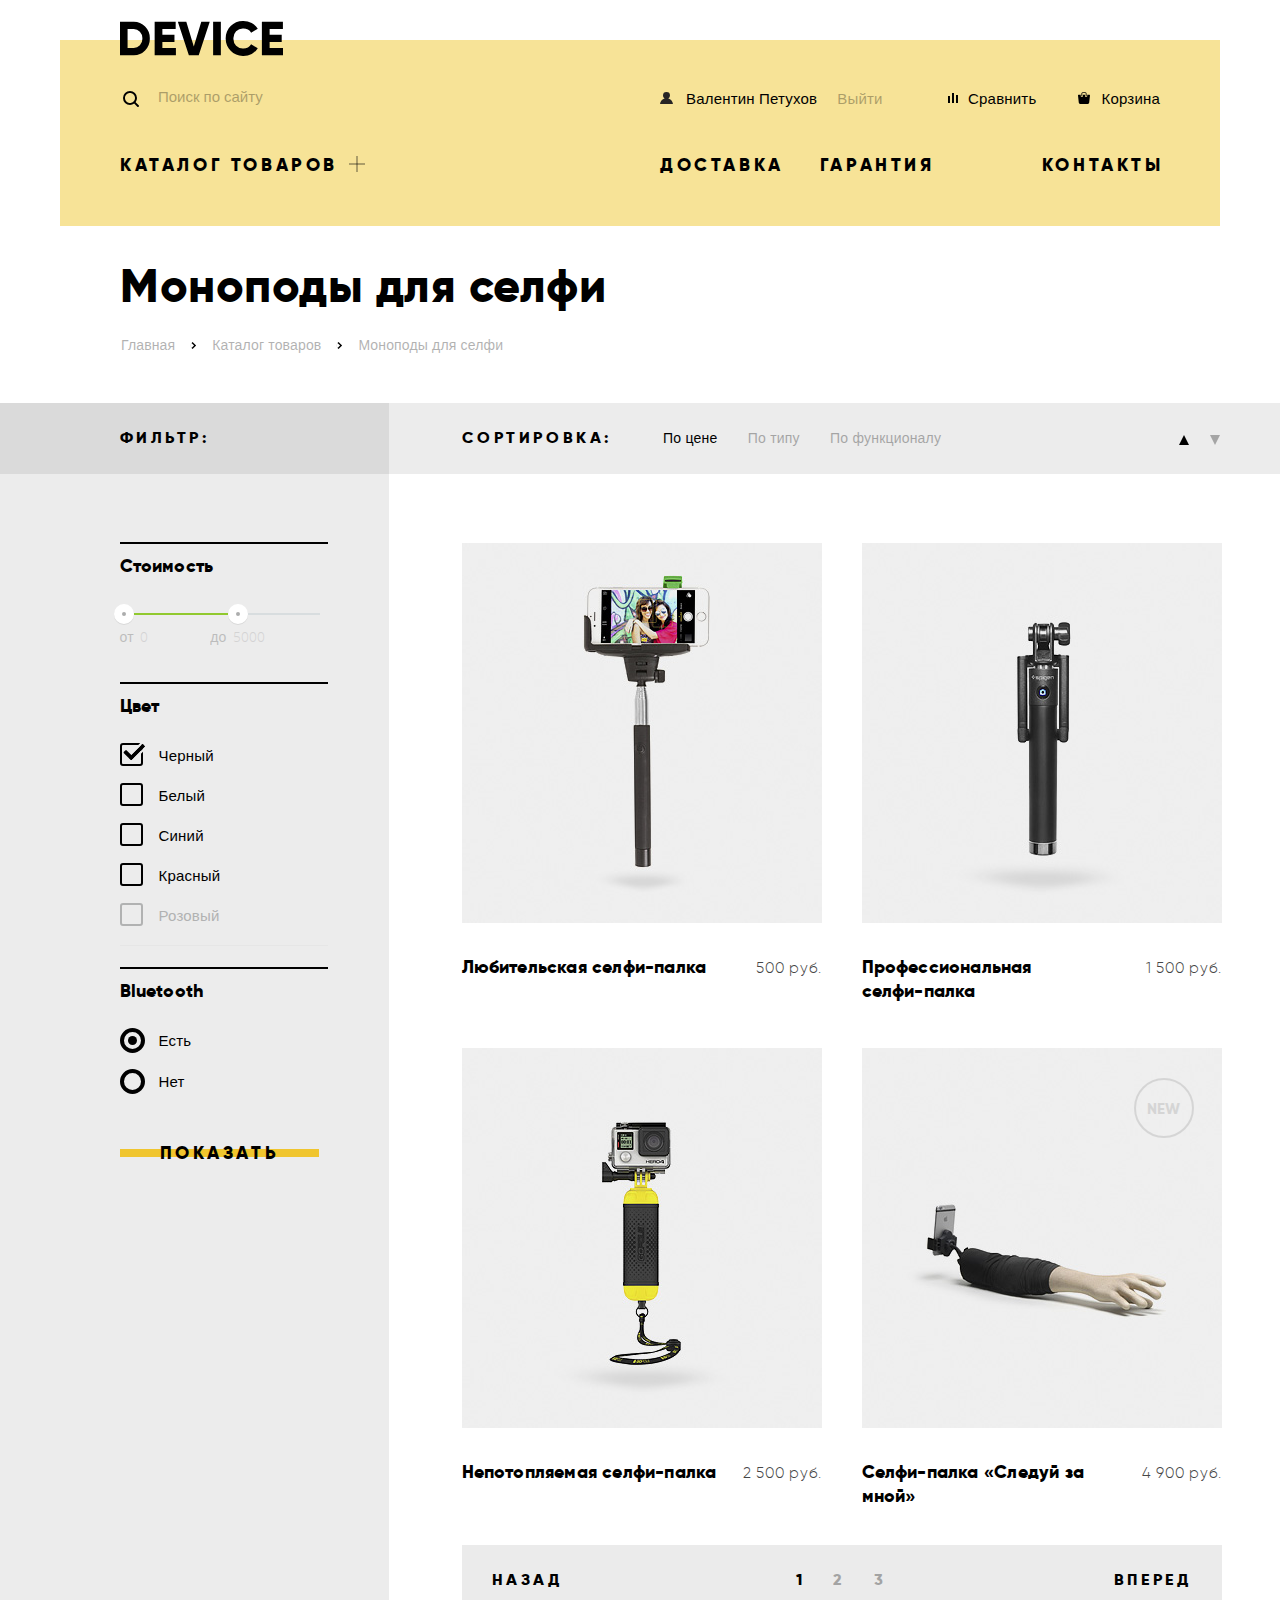
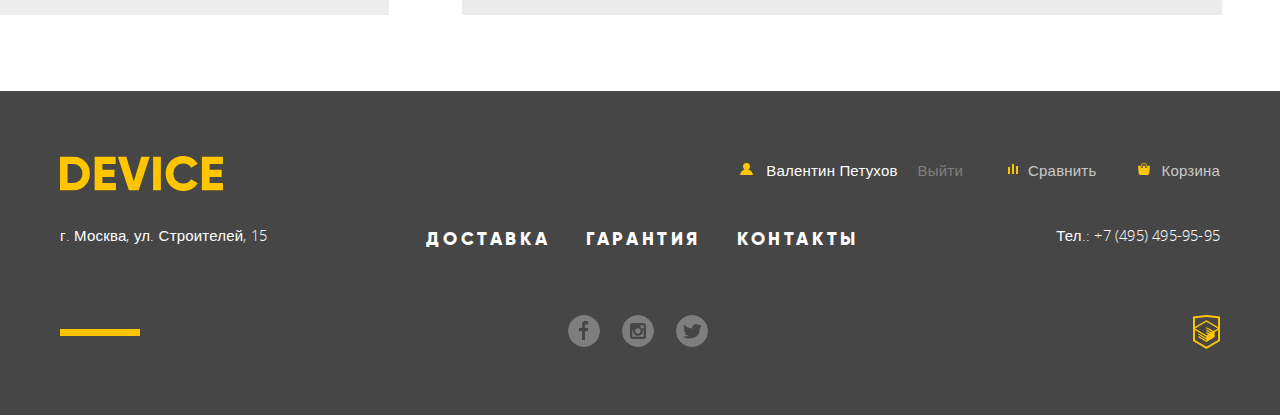
==== commit 68832fce: "fixes" ====
--- a/catalog.html
+++ b/catalog.html
@@ -4,7 +4,7 @@
         <meta charset="utf-8">
         <title>HTML Academy: Девайс</title>
         <link href="css/normalize.css" rel="stylesheet">
-        <link href="css/style.css" rel="stylesheet">
+        <link href="css/style.min.css" rel="stylesheet">
     </head>
     <body class="catalog-page">
         <header class="main-header container">
@@ -116,7 +116,7 @@
                             <div class="radio-wrapper">
                                 <h3 class="text-desc">Bluetooth</h3>
                                 <label class="bluetooth-radio">
-                                    <input type="radio" name="bluetooth" value="yes" class="visually-hidden">
+                                    <input type="radio" name="bluetooth" value="yes" checked class="visually-hidden">
                                     <span class="radio-indicator"></span>
                                     Есть
                                 </label>
--- a/css/style.min.css
+++ b/css/style.min.css
@@ -0,0 +1 @@
+@font-face{font-family:'Open Sans Light';font-style:normal;font-weight:400;src:local(OpenSans-Light),url(../fonts/opensans-light.woff2) format("woff2"),url(../fonts/opensans-light.woff) format("woff")}@font-face{font-family:'Gilroy ExtraBold';font-style:normal;font-weight:400;src:local(Gilroy-ExtraBold),url(../fonts/gilroyextrabold-webfont.woff2) format("woff2"),url(../fonts/gilroyextrabold-webfont.woff) format("woff")}@font-face{font-family:'Gilroy Light';font-style:normal;font-weight:400;src:local(Gilroy-ExtraBold),url(../fonts/gilroylight-webfont.woff2) format("woff2"),url(../fonts/gilroylight-webfont.woff) format("woff")}html{-webkit-box-sizing:border-box;box-sizing:border-box}*,::before,::after{-webkit-box-sizing:inherit;box-sizing:inherit}body{min-width:1180px;margin:0;padding:0;font-family:"Open Sans Light",Arial,sans-serif;font-size:15px;line-height:30px;letter-spacing:.2px;color:#000;background-color:#fff}.visually-hidden:not(:focus):not(:active),input[type="checkbox"].visually-hidden,input[type="radio"].visually-hidden{position:absolute;width:1px;height:1px;margin:-1px;border:0;padding:0;white-space:nowrap;-webkit-clip-path:inset(100%);clip-path:inset(100%);clip:rect(0 0 0 0);overflow:hidden}.container{width:1160px;margin:0 auto}.text-desc{font-family:"Gilroy ExtraBold",Arial,sans-serif;font-size:18px;line-height:24px}.text-desc-upper,.btn{font-family:"Gilroy ExtraBold",Arial,sans-serif;font-size:18px;letter-spacing:3.6px;line-height:24px;color:inherit;text-decoration:none;text-transform:uppercase}.btn{display:inline-block;padding:0 44px;vertical-align:middle;text-align:center;line-height:40px;background-color:transparent;background-image:-webkit-linear-gradient(transparent 16px,#f0c52e 16px,#f0c52e 24px,transparent 24px);background-image:-o-linear-gradient(transparent 16px,#f0c52e 16px,#f0c52e 24px,transparent 24px);background-image:linear-gradient(transparent 16px,#f0c52e 16px,#f0c52e 24px,transparent 24px);border:none}.btn:hover,.btn:focus{background-color:#f0c52e;outline:none}.btn:active{color:rgba(0,0,0,0.3)}.title{position:relative;margin:83px 19px 19px 0;font-family:"Gilroy ExtraBold",Arial,sans-serif;font-size:47px;line-height:56px;letter-spacing:.5px}.title::before{content:"";position:absolute;top:-44px;left:0;width:100px;height:7px;background-color:#fff}.icon{position:relative}.icon::before{content:"";position:absolute;top:0;bottom:0;display:inline-block;width:13px;height:13px;margin:auto 0;vertical-align:top;background-position:center;background-repeat:no-repeat}.new{position:relative}.new::before{content:"NEW";position:absolute;top:30px;right:28px;z-index:10;width:60px;height:60px;font-family:"Gilroy ExtraBold",Arial,sans-serif;line-height:60px;text-align:center;color:#000;border:2px solid #000;border-radius:50%;opacity:.1}.column{width:50%}.column-right{width:50%;padding-left:20px}.main-header{position:relative;min-height:186px;padding:21px 60px 48px;background-image:-webkit-linear-gradient(#fff 40px,#F7E397 40px);background-image:-o-linear-gradient(#fff 40px,#F7E397 40px);background-image:linear-gradient(#fff 40px,#F7E397 40px)}.main-header ul{margin:0;padding:0;list-style:none}.main-header a{color:#000;text-decoration:none}.main-header a[href]:hover{opacity:.6}.main-header a[href]:focus:not(:active){opacity:.6;outline:none;text-decoration:underline}.main-header a[href]:active{opacity:.3}.main-header .logo{display:inline-block;vertical-align:top;margin-bottom:6px}.header-actions{display:-webkit-box;display:-ms-flexbox;display:flex}.search{position:relative;display:-webkit-box;display:-ms-flexbox;display:flex;margin-right:140px}.search input{-webkit-box-flex:1;-ms-flex-positive:1;flex-grow:1;padding-left:38px;height:49px;line-height:49px;background-color:transparent;background-image:url(../img/icons/search.svg);background-repeat:no-repeat;background-position:3px 19px;border:none}.search input:focus{outline:none}.search input::-webkit-input-placeholder{color:#000;opacity:.3}.search input:-ms-input-placeholder{color:#000;opacity:.3}.search input::-ms-input-placeholder{color:#000;opacity:.3}.search input::placeholder{color:#000;opacity:.3}.search input:hover::-webkit-input-placeholder,.search input:focus::-webkit-input-placeholder{color:#000;opacity:.6}.search input:hover:-ms-input-placeholder,.search input:focus:-ms-input-placeholder{color:#000;opacity:.6}.search input:hover::-ms-input-placeholder,.search input:focus::-ms-input-placeholder{color:#000;opacity:.6}.search input:hover::placeholder,.search input:focus::placeholder{color:#000;opacity:.6}.search button{display:none;line-height:45px;padding:0 21px;background-color:transparent;border:2px solid #000}.search button:hover,.search button:focus{color:#fff;background-color:#000;outline:none}.search button:active{color:rgba(255,255,255,0.3)}.search input:focus + button,.search button:hover,.search button:focus{display:inline-block;vertical-align:top}.search input:focus + button::before,.search button:hover::before,.search button:focus::before{content:"";position:absolute;right:0;bottom:0;width:100%;border:1px solid #000}.profile-actions{display:-webkit-box;display:-ms-flexbox;display:flex;padding:12px 0 12px 20px}.profile-actions a{color:#000;margin-left:39px;padding-left:26px}.profile-actions .out{opacity:.3;margin-right:auto;margin-left:0;padding-left:0}.profile-actions .enter{margin-right:auto;margin-left:0}.catalog-page .enter{margin-right:20px;white-space:nowrap;margin-left:0}.profile-actions .enter::before{top:-3px;left:0;background-image:url(../img/icons/user.svg)}.profile-actions .compare::before{top:-2px;left:4px;background-image:url(../img/icons/compare.svg)}.profile-actions .cart::before{top:-3px;left:2px;background-image:url(../img/icons/cart.svg)}.main-header .main-nav{display:-webkit-box;display:-ms-flexbox;display:flex;padding-top:27px;line-height:24px}.main-nav .expanded-menu{position:absolute;z-index:1;left:0;display:none;width:100%;padding:26px 61px 39px 60px;background-color:#F7E397}.menu-toggle{display:inline-block;vertical-align:top}.menu-toggle:hover .expanded-menu{display:-webkit-box;display:-ms-flexbox;display:flex}.menu-toggle:focus-within .expanded-menu{display:-webkit-box;display:-ms-flexbox;display:flex}.menu-toggle > a{position:relative;padding-right:30px}.menu-toggle > a::before,.menu-toggle > a::after{content:"";position:absolute;top:8px;right:3px;width:16px;height:2px;background-color:#000;opacity:.3}.menu-toggle > a::after{-webkit-transform:rotate(90deg);-ms-transform:rotate(90deg);transform:rotate(90deg)}.expanded-menu > li{margin-right:60px}.expanded-menu li{padding-bottom:6px}.main-header .site-nav{display:-webkit-box;display:-ms-flexbox;display:flex;padding-left:20px}.site-nav li{margin-right:36px}.site-nav li:last-child{margin-right:-3.6px;margin-left:auto}.main-slider{position:relative;margin-bottom:83px;background-image:-webkit-linear-gradient(#F7E397 113px,#fff 113px);background-image:-o-linear-gradient(#F7E397 113px,#fff 113px);background-image:linear-gradient(#F7E397 113px,#fff 113px)}.main-slider ul{margin:0;padding:0;list-style:none}.img-container{display:-webkit-box;display:-ms-flexbox;display:flex;padding-right:15px;padding-bottom:20px}.img-container img{margin:auto}.main-slider .slide{display:none}input[name="main-slider"]:checked ~ .slide{display:-webkit-box;display:-ms-flexbox;display:flex}.main-slider label{position:absolute;top:329px;right:93px;display:block;width:13px;height:13px;border:1px solid #000;border-radius:50%;cursor:pointer}.main-slider label[for="selfie-stick"]{right:159px}.main-slider label[for="fitness-bracelet"]{right:126px}.main-slider input[type="radio"]:focus + label{-webkit-box-shadow:0 0 3px 2px #ffc600;box-shadow:0 0 3px 2px #ffc600}.main-slider input[type="radio"]:checked + label::before{content:"";position:absolute;top:3px;right:3px;display:block;width:5px;height:5px;border:1px solid #000;border-radius:50%}.slide::before{position:absolute;top:-10px;right:65px;width:166px;height:131px;font-family:"Gilroy ExtraBold",Arial,sans-serif;font-size:179px;line-height:179px;color:#fff}.slide-1::before{content:"01"}.slide-2::before{content:"02"}.slide-3::before{content:"03"}.slide .btn{margin:27px 0}.slide table{margin:20px 0}.slide th{padding:3px 0;font-size:13px;font-weight:400}.slide td{padding:8px 74px 8px 0;font-family:"Gilroy Light",Arial,sans-serif;font-size:36px;letter-spacing:.4px}.categories{display:-webkit-box;display:-ms-flexbox;display:flex;margin:0;padding:0;-ms-flex-wrap:wrap;flex-wrap:wrap;list-style:none}.categories a{text-decoration:none;color:#000}.categories li{width:160px;margin-right:40px;margin-bottom:60px}.categories li:nth-child(6n){margin-right:0}.categories .category{display:-webkit-box;display:-ms-flexbox;display:flex;width:100%;height:160px;margin-bottom:33px;background-color:#F7E296}.categories a:hover .category,.categories a:focus .category{background-color:#F0C62A}.categories a:focus{outline:none}.categories a:active img,.categories a:active b{opacity:.3}.category img{margin:auto}.categories b{display:block}.services{min-height:409px;margin-bottom:94px;background-image:-webkit-linear-gradient(#fff 121px,#e5e5e5 121px);background-image:-o-linear-gradient(#fff 121px,#e5e5e5 121px);background-image:linear-gradient(#fff 121px,#e5e5e5 121px)}.services .container{padding-top:100px}.services-slider{position:relative;margin:0;padding:0;list-style:none}.services-slider::after{content:"";position:absolute;top:-79px;left:277px;width:7px;height:319px;background-color:#000}.services-slider li{width:278px;margin-bottom:25px}.services-slider .btn{width:160px;padding:0}.services-slide{position:absolute;top:-92px;right:0;left:401px;display:none;min-height:280px}.services-slide::after{content:"";position:absolute;top:98px;right:30px;width:171px;height:194px;background-repeat:no-repeat}.slide-delivery::after{background-image:url(../img/services/delivery.svg)}.slide-warranty::after{background-image:url(../img/services/warranty.svg)}.slide-credit::after{background-image:url(../img/services/credit.svg)}.services-slide p{width:436px;margin:27px 0}input[name="services"]:checked + label{display:block;width:100%;text-align:left;color:#f7e184;background-image:none;background-color:#000}input[name="services"]:checked + label .btn{background-image:none;background-color:#000}input[name="services"]:checked + label .btn:active{color:#f7e184}input[name="services"]:checked ~ .services-slide{display:block}.brands{margin-bottom:49px}.brands-list{display:-webkit-box;display:-ms-flexbox;display:flex;margin:0;padding:0;-ms-flex-wrap:wrap;flex-wrap:wrap;list-style:none}.brands-list li{margin-right:40px}.brands-list li:nth-child(4n){margin-right:0}.brand-color{display:none}.brands-item a:focus{outline:none}.brands-item a:hover .brand-grey,.brands-item a:focus .brand-grey{display:none}.brands-item a:hover .brand-color,.brands-item a:focus .brand-color{display:inline}.info{display:-webkit-box;display:-ms-flexbox;display:flex}.info .title{margin-bottom:40px}.info .title::before{top:-49px;width:80px;background-color:#000}.info p{margin:29px 0;color:#464646}.about-us p{width:475px}.info-list{margin:71px 0 49px;padding-left:36px;font-family:"Gilroy ExtraBold",Arial,sans-serif;font-size:16px;list-style:none}.info-list li{padding-bottom:10px}.info-list li::before{top:-10px;left:-34px;width:8px;height:8px;border:2px solid #e6e6e6;border-radius:50%}.about-us .btn{padding:0 20px 0 23px}.info .map{display:block;margin:37px 0 59px;cursor:pointer}.info .map:focus{outline:2px solid #ffc600}.contacts .btn{padding:0 38px 0 41px}.main-footer{margin-top:81px;padding:65px 0;color:#fff;background-color:#464646}.main-footer .logo[href]:hover,.main-footer .logo[href]:focus{opacity:.6}.main-footer .logo[href]:active{opacity:.3}.main-footer a{color:inherit;text-decoration:none}.main-footer a:focus:not(:active){outline:none;text-decoration:underline}.footer-top{display:-webkit-box;display:-ms-flexbox;display:flex;-webkit-box-pack:justify;-ms-flex-pack:justify;justify-content:space-between;margin-bottom:20px}.footer-actions{padding:0}.footer-actions span{opacity:.7}.footer-actions a:hover span{opacity:1}.footer-actions a:hover::before{opacity:.6}.footer-actions a:active span,.footer-actions a:active::before{opacity:.3}.footer-actions .enter::before{top:-20px;left:0;background-image:url(../img/icons/user-yellow.svg)}.footer-actions .compare::before{top:-19px;left:4px;background-image:url(../img/icons/compare-yellow.svg)}.footer-actions .cart::before{top:-20px;left:2px;background-image:url(../img/icons/cart-yellow.svg)}.footer-middle{display:-webkit-box;display:-ms-flexbox;display:flex;-webkit-box-pack:justify;-ms-flex-pack:justify;justify-content:space-between}.main-footer address{font-style:normal}.footer-middle .site-nav{display:-webkit-box;display:-ms-flexbox;display:flex;margin:0;margin-right:42px;padding:0;list-style:none}.site-nav a{vertical-align:bottom}.site-nav a:hover,.site-nav a:focus{opacity:.6}.site-nav a:active{opacity:.3}.footer-bottom{display:-webkit-box;display:-ms-flexbox;display:flex;margin-top:64px}.footer-bottom::before{width:80px;height:7px;background-color:#ffc600}.socials{display:-webkit-box;display:-ms-flexbox;display:flex;margin:0 auto;padding:0;list-style:none}.socials li{margin-left:22px}.socials a{display:block;width:32px;height:32px;font-size:0;background-repeat:no-repeat;opacity:.3;border-radius:50%}.socials a:hover,.socials a:focus{opacity:.6}.socials a:focus{-webkit-box-shadow:0 0 3px 1px #ffc600;box-shadow:0 0 3px 1px #ffc600}.socials a:active{opacity:.1}.socials .fb{background-image:url(../img/icons/fb.svg)}.socials .insta{background-image:url(../img/icons/inst.svg)}.socials .twitter{background-image:url(../img/icons/tw.svg)}.development{width:27px;height:35px;background-image:url(../img/icons/logo-htmlacademy.svg);background-repeat:no-repeat}.development:hover,.development:focus{opacity:.6}.development:active{opacity:.3}.catalog-main a{text-decoration:none}.catalog-main .title{margin:33px 60px 15px}.catalog-main .title:before{display:none}.breadcrumbs{display:-webkit-box;display:-ms-flexbox;display:flex;margin:0 61px 43px;padding:0;list-style:none}.breadcrumbs li{margin-right:37px}.breadcrumbs li:not(:first-child)::before{top:1px;left:-23px;width:5px;height:5px;border-radius:100% 0 0 0;background-color:transparent;-webkit-box-shadow:1px 1px 0 1px #000;box-shadow:1px 1px 0 1px #000;-webkit-transform:rotate(-45deg) scale(0.73);-ms-transform:rotate(-45deg) scale(0.73);transform:rotate(-45deg) scale(0.73)}.breadcrumbs a{font-size:14px;line-height:24px;color:#000;letter-spacing:.14px;opacity:.3}.breadcrumbs a:hover,.breadcrumbs a:focus{opacity:.6;outline:none}.breadcrumbs a:active{opacity:.1}.filter-catal-wrapper{display:-webkit-box;display:-ms-flexbox;display:flex}.filter-catal-wrapper .text-desc-upper{font-size:16px;line-height:71px}.filter-wrapper{display:-webkit-box;display:-ms-flexbox;display:flex;-webkit-box-pack:end;-ms-flex-pack:end;justify-content:flex-end;-webkit-box-flex:1;-ms-flex-positive:1;flex-grow:1;background-color:#ECECEC;background-image:-webkit-linear-gradient(#DADADA 71px,#ECECEC 71px);background-image:-o-linear-gradient(#DADADA 71px,#ECECEC 71px);background-image:linear-gradient(#DADADA 71px,#ECECEC 71px)}.filter{width:330px;padding:0 61px}.filter h2{margin:0;margin-bottom:68px;white-space:nowrap}.filter h3{margin:0;margin-bottom:16px;line-height:45px;border-top:2px solid #000}.filter .range-wrapper{margin:16px 0;padding:8px 0 14px}.filter .range-line{position:relative;width:200px;height:2px;margin-bottom:7px;background-image:-webkit-linear-gradient(left,#91c92f 110px,#D8DDDF 110px);background-image:-o-linear-gradient(left,#91c92f 110px,#D8DDDF 110px);background-image:linear-gradient(to right,#91c92f 110px,#D8DDDF 110px)}.range-button{content:"";position:absolute;top:50%;left:-3%;-webkit-transform:translateY(-50%);-ms-transform:translateY(-50%);transform:translateY(-50%);display:block;width:20px;height:20px;padding:0;background-color:#ACADAD;border:8px solid #fff;border-radius:50%;-webkit-box-shadow:0 1px #D9D9D9;box-shadow:0 1px #D9D9D9}.range-button-to{left:54%}.range-button:focus:not(:active){outline:none;-webkit-box-shadow:0 0 3px 1px #ffc600;box-shadow:0 0 3px 1px #ffc600}.range-button:active{width:22px;height:22px;border:9px solid #fff;outline:none}.range-output input{width:68px;background-color:transparent;border:none}.range-output input,.range-output span{font-size:14px;line-height:24px;opacity:.2}.filter .checkbox-wrapper{margin-bottom:21px;border-bottom:1px solid #E6E6E6}.color-checkbox{position:relative;display:block;margin-bottom:19px;padding-left:39px;line-height:21px}.color-checkbox input[type="checkbox"] + .checkbox-indicator{position:absolute;top:-2px;left:0;width:23px;height:23px;border:2px solid #000;border-radius:3px}.color-checkbox input[type="checkbox"]:hover + .checkbox-indicator{border:2px solid #5E5E5E}.color-checkbox input[type="checkbox"]:focus + .checkbox-indicator{outline:none;-webkit-box-shadow:0 0 3px 1px #ffc600;box-shadow:0 0 3px 1px #ffc600}.color-checkbox input[type="checkbox"]:checked + .checkbox-indicator::after{content:"";position:absolute;top:8px;left:1px;width:11px;height:4px;-webkit-transform:rotate(45deg);-ms-transform:rotate(45deg);transform:rotate(45deg);background-color:#000;border-radius:1px}.color-checkbox input[type="checkbox"]:checked + .checkbox-indicator::before{content:"";position:absolute;top:5px;left:5px;width:20px;height:4px;-webkit-transform:rotate(-45deg);-ms-transform:rotate(-45deg);transform:rotate(-45deg);background-color:#000;border-radius:1px;outline:2px solid #ECECEC}.color-checkbox input[type="checkbox"]:hover + .checkbox-indicator::before,.color-checkbox input[type="checkbox"]:hover + .checkbox-indicator::after{background-color:#5E5E5E}.color-checkbox input[type="checkbox"]:disabled + .checkbox-indicator{border:2px solid #B1B2B2}.color-checkbox input[type="checkbox"]:disabled + .checkbox-indicator::before,.color-checkbox input[type="checkbox"]:disabled + .checkbox-indicator::after{background-color:#B1B2B2}.color-checkbox input[type="checkbox"]:disabled ~ .color{color:#B1B2B2}.filter .radio-wrapper{margin-bottom:41px}.bluetooth-radio{position:relative;display:block;margin-bottom:20px;padding-left:39px;line-height:21px}.bluetooth-radio input[type="radio"] + .radio-indicator{position:absolute;top:-2px;left:0;width:25px;height:25px;border:4px solid #000;border-radius:50%}.bluetooth-radio input[type="radio"]:checked + .radio-indicator::before{content:"";position:absolute;top:4px;left:4px;width:9px;height:9px;background-color:#000;border-radius:50%}.bluetooth-radio input[type="radio"]:hover + .radio-indicator{border:4px solid #5E5E5E}.bluetooth-radio input[type="radio"]:hover + .radio-indicator:before{background-color:#5E5E5E}.bluetooth-radio input[type="radio"]:focus + .radio-indicator{-webkit-box-shadow:0 0 4px 2px #ffc600;box-shadow:0 0 4px 2px #ffc600}.filter .btn{padding:0 40px}.catal-wrapper{display:-webkit-box;display:-ms-flexbox;display:flex;-webkit-box-pack:start;-ms-flex-pack:start;justify-content:flex-start;-webkit-box-flex:1;-ms-flex-positive:1;flex-grow:1;background-image:-webkit-linear-gradient(#ECECEC 71px,#fff 71px);background-image:-o-linear-gradient(#ECECEC 71px,#fff 71px);background-image:linear-gradient(#ECECEC 71px,#fff 71px)}.catalog{width:833px;padding-left:73px}.sorting{display:-webkit-box;display:-ms-flexbox;display:flex;margin-bottom:69px}.sorting .text-desc-upper{max-width:202px;white-space:nowrap}.sorting-selection{margin-left:25px;white-space:nowrap}.sorting a{margin-left:26px;font-size:14px;line-height:71px;color:#000;opacity:.3}.sorting a:hover,.sorting a:focus{opacity:.6;outline:none}.sorting a:focus:not(:active){text-decoration:underline}.sorting a:active,.sorting a.active{opacity:1}.sorting-direction{display:inline;margin-left:auto;padding-top:21px;white-space:nowrap}.sorting-direction .direction{position:relative;display:inline-block;width:12px;height:11px;margin-left:14px;vertical-align:middle}.sorting-direction .direction::before{content:"";position:absolute;border:5.5px solid #fff;border-top-color:#000;border-top-width:10px;border-bottom-width:0;border-right-color:transparent;border-left-color:transparent}.sorting-direction .direction-top::before{-webkit-transform:rotate(180deg);-ms-transform:rotate(180deg);transform:rotate(180deg)}.direction:focus::before{-webkit-box-shadow:0 0 2px 1px #ffc600;box-shadow:0 0 2px 1px #ffc600}.item-list{display:-webkit-box;display:-ms-flexbox;display:flex;-webkit-box-pack:justify;-ms-flex-pack:justify;justify-content:space-between;-ms-flex-wrap:wrap;flex-wrap:wrap;margin:0;padding:0;list-style:none}.item{position:relative;width:360px;min-height:420px;margin-bottom:45px}.item:focus{outline:2px solid #ffc600}.item-img{position:relative}.item-img img{vertical-align:top}.item-desc{display:-webkit-box;display:-ms-flexbox;display:flex;-webkit-box-pack:justify;-ms-flex-pack:justify;justify-content:space-between;padding-top:32px}.item-desc .price{margin-top:-2px;font-family:"Gilroy Light",Arial,sans-serif;font-size:15px;letter-spacing:.8px;color:#464646;white-space:nowrap}.item-desc h3{margin:0}.item .actions-overlay{position:absolute;top:0;bottom:0;left:0;right:0;z-index:10;display:none;background-color:rgba(238,238,238,0.7)}.item:hover .actions-overlay{display:block}.item:focus-within .actions-overlay{display:block}.actions-overlay .actions{margin-top:160px;text-align:center}.actions .to-cart{margin:15px auto;padding:0 36px}.actions .to-compare{display:block;margin:0 auto;font-size:13px;line-height:13px;color:rgba(0,0,0,0.5)}.actions .to-compare:hover,.actions .to-compare:focus{color:#000;outline:none}.actions .to-compare:focus:not(:active){text-decoration:underline}.actions .to-compare:active{color:rgba(0,0,0,0.2)}.pagination{display:-webkit-box;display:-ms-flexbox;display:flex;margin:0;margin-top:-8px;padding:0;color:#000;background-color:#ebebeb;list-style:none}.pagination li{margin:0;margin-right:11px;margin-left:17px;padding:0}li.prev-page{margin:0;margin-right:auto}li.next-page{margin:0;margin-left:auto}.pagination a{display:block;line-height:70px;color:#000;opacity:.3}li.prev-page a,li.next-page a{padding:0 30px}.pagination a:hover,.pagination a:focus{opacity:.6;outline:none}.pagination a:active{opacity:1}.pagination a.active{opacity:1}.next-page a:hover,.prev-page a:hover{background-color:#d9d9d9}.next-page a:focus,.prev-page a:focus{background-color:#d9d9d9}.next-page .active:active{color:rgba(0,0,0,0.3)}.catalog-page .main-footer{margin-top:76px}.modal{display:none;position:fixed;top:50%;left:0;right:0;z-index:10;-webkit-transform:translateY(-50%);-ms-transform:translateY(-50%);transform:translateY(-50%);width:960px;padding:92px 100px;margin:auto;background-color:#fff;-webkit-box-shadow:0 10px 20px 0 #04060633;box-shadow:0 10px 20px 0 #04060633}@-webkit-keyframes bounce-modal{0%{-webkit-transform:translateY(-2000px);transform:translateY(-2000px)}70%{-webkit-transform:translateY(-40%);transform:translateY(-40%)}90%{-webkit-transform:translateY(-55%);transform:translateY(-55%)}100%{-webkit-transform:translateY(-50%);transform:translateY(-50%)}}@keyframes bounce-modal{0%{-webkit-transform:translateY(-2000px);transform:translateY(-2000px)}70%{-webkit-transform:translateY(-40%);transform:translateY(-40%)}90%{-webkit-transform:translateY(-55%);transform:translateY(-55%)}100%{-webkit-transform:translateY(-50%);transform:translateY(-50%)}}.modal.show{display:block;-webkit-animation:bounce-modal .6s;animation:bounce-modal .6s}.modal-close{position:absolute;top:25px;right:25px;width:55px;height:55px;padding:0;font-size:0;background-color:#F7E397;border:0;border-radius:50%;cursor:pointer}.modal-close:hover,.modal-close:focus{background-color:#F0C62A;outline:none}.modal-close:active{background-color:#FAEEC1}.modal-close::before,.modal-close::after{content:"";position:absolute;top:27px;left:12px;width:30px;height:2px;-webkit-transform:rotate(45deg);-ms-transform:rotate(45deg);transform:rotate(45deg);border-radius:2px;background-color:#fff}.modal-close::after{-webkit-transform:rotate(-45deg);-ms-transform:rotate(-45deg);transform:rotate(-45deg)}.form-communication{display:-webkit-box;display:-ms-flexbox;display:flex;-webkit-box-pack:justify;-ms-flex-pack:justify;justify-content:space-between;-ms-flex-wrap:wrap;flex-wrap:wrap}.form-communication label{display:block;margin-bottom:7px}.form-communication .input-wrapper{margin-bottom:33px}.form-communication input{width:360px;height:50px;padding:0 20px;line-height:50px;background-color:#F2F2F2;border:none}.form-communication input:hover{background-color:#eaeaea}.form-communication input:focus,.form-communication textarea:focus{background-color:#fff;border:3px solid #f0c52e;outline:none}.form-communication input::-webkit-input-placeholder,.form-communication textarea::-webkit-input-placeholder{font-size:14px;color:#46464666;opacity:.4}.form-communication input:-ms-input-placeholder,.form-communication textarea:-ms-input-placeholder{font-size:14px;color:#46464666;opacity:.4}.form-communication input::-ms-input-placeholder,.form-communication textarea::-ms-input-placeholder{font-size:14px;color:#46464666;opacity:.4}.form-communication input::placeholder,.form-communication textarea::placeholder{font-size:14px;color:#46464666;opacity:.4}.form-communication textarea{width:760px;height:156px;padding:18px 20px;margin-bottom:41px;background-color:#F2F2F2;border:none}.form-communication.submitted input:invalid,.form-communication.submitted textarea:invalid{background-color:#f6dada}.modal-map{padding:0}.modal-map iframe{width:100%;height:560px;border:none}